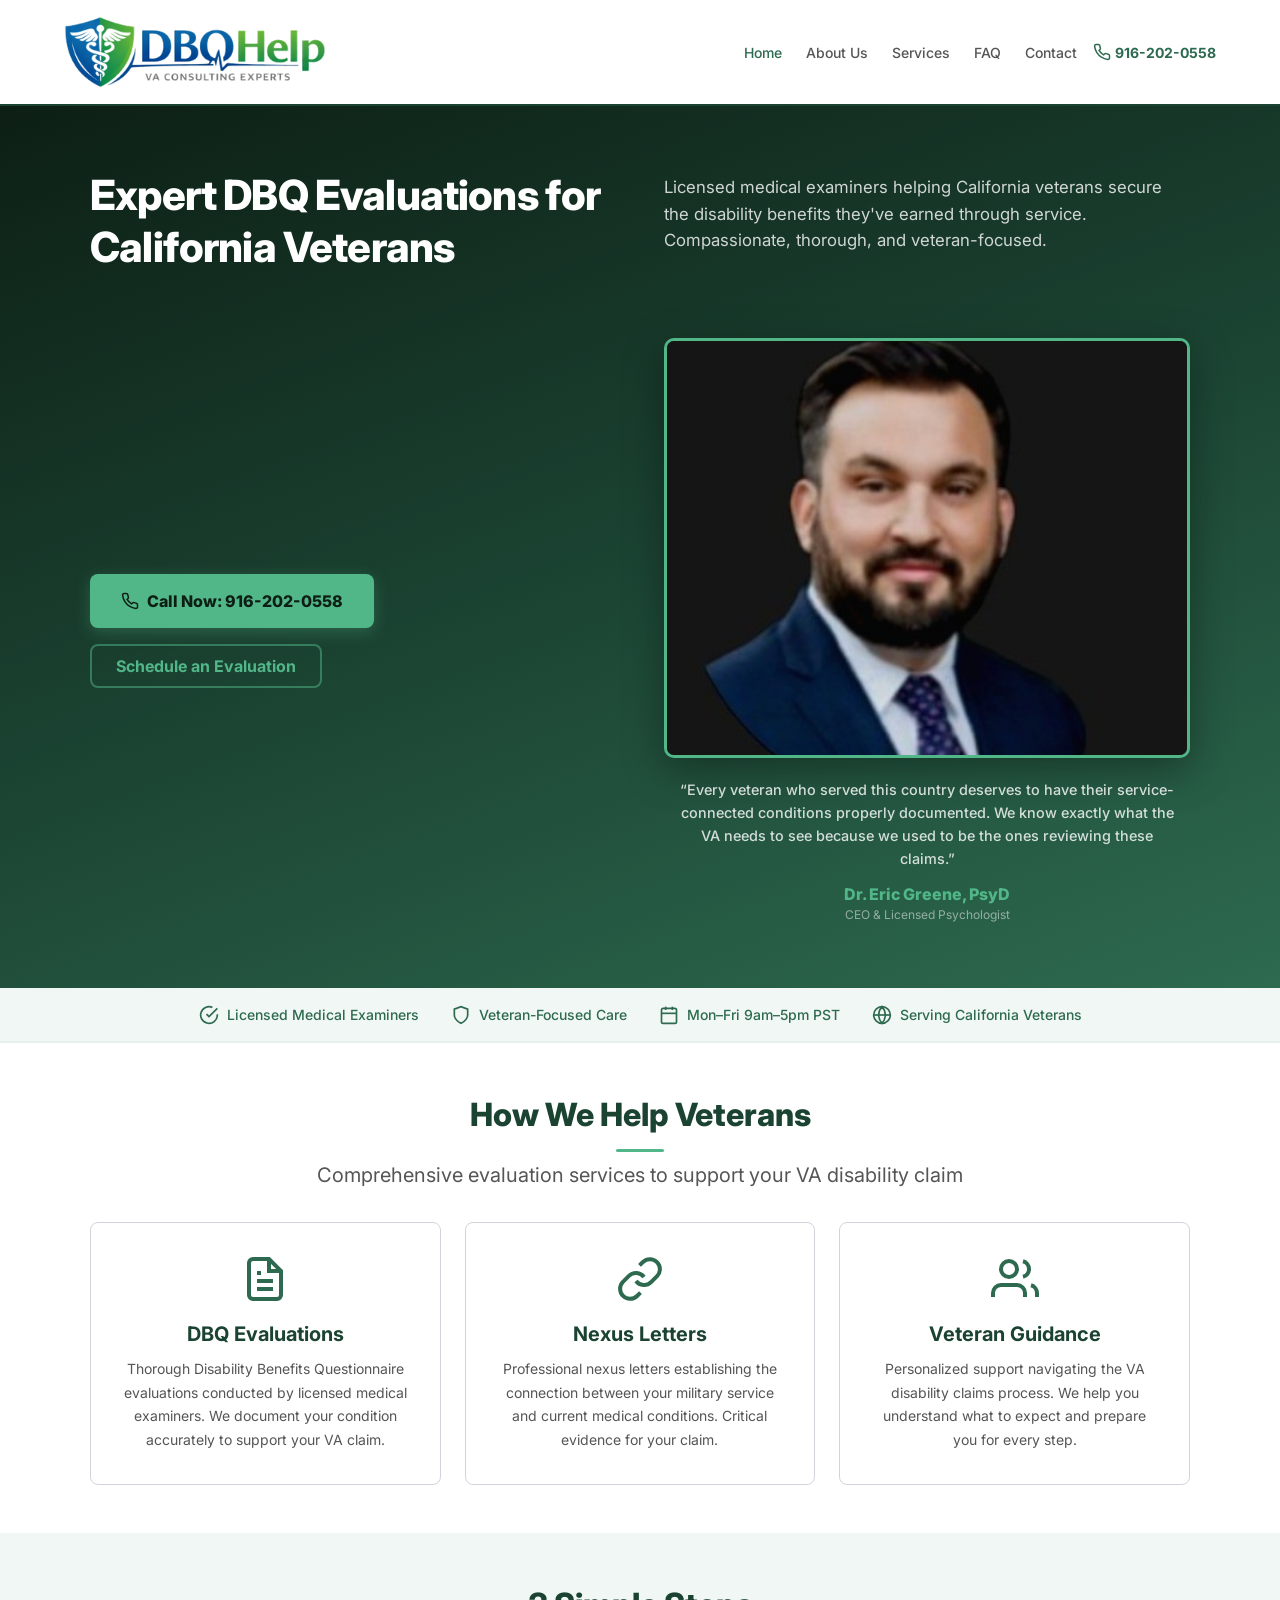
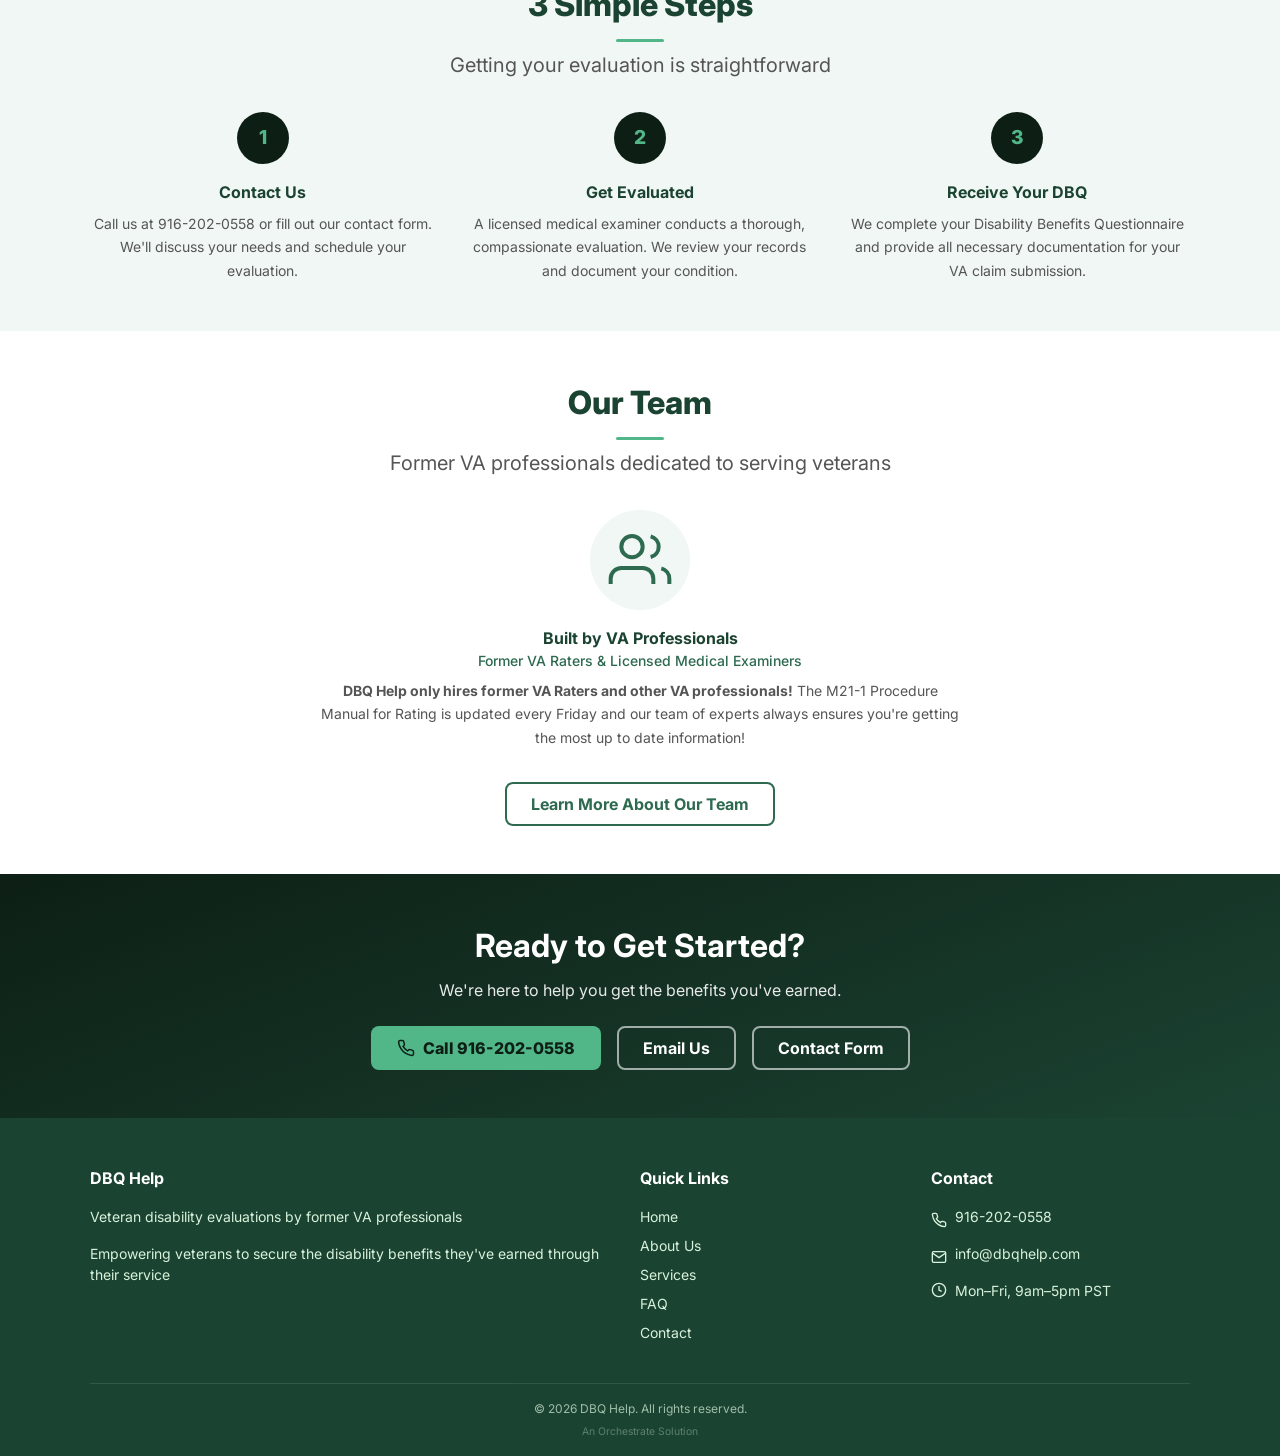
==== index.html @ 9b80e834 "fix: Dr. Eric Greene (not Pete Green), add real photo" ====
<!DOCTYPE html><html data-theme="light" lang="en"><head><meta charset="UTF-8"><meta content="width=device-width,initial-scale=1" name="viewport"><link rel="icon" href="favicon.ico" type="image/x-icon"><link rel="apple-touch-icon" href="apple-touch-icon.png"><title>DBQ Help | California Veteran Disability Evaluations by Licensed Medical Examiners</title><meta content="Expert California DBQ evaluations, nexus letters, and veteran disability claim support from licensed medical examiners. Call 916-202-0558 for your evaluation today." name="description"><meta content="DBQ Help" name="author"><meta content="index, follow" name="robots"><meta content="#1b4332" name="theme-color"><link href="https://dbqhelp.com/" rel="canonical"><meta content="website" property="og:type"><meta content="https://dbqhelp.com/" property="og:url"><meta content="DBQ Help | California Veteran Disability Evaluations by Licensed Medical Examiners" property="og:title"><meta content="Expert DBQ evaluations, nexus letters, and veteran disability claim support. Licensed medical examiners serving California veterans." property="og:description"><meta content="DBQ Help" property="og:site_name"><meta property="og:image" content="https://dbqhelp.com/img/og-share.jpg"><meta property="og:image:width" content="1200"><meta property="og:image:height" content="630"><meta content="en_US" property="og:locale"><meta content="summary" name="twitter:card"><meta content="DBQ Help | Veteran Disability Evaluations" name="twitter:title"><meta content="Expert DBQ evaluations and nexus letters from licensed medical examiners. Call 916-202-0558." name="twitter:description"><meta name="twitter:image" content="https://dbqhelp.com/img/og-share.jpg"><script type="application/ld+json">{
    "@context": "https://schema.org",
    "@type": "MedicalBusiness",
    "name": "DBQ Help",
    "description": "Expert California DBQ evaluations, nexus letters, and veteran disability claim support from licensed medical examiners serving veterans throughout California.",
    "url": "https://dbqhelp.com/",
    "telephone": "+1-916-202-0558",
    "email": "info@dbqhelp.com",
    "priceRange": "$$",
    "openingHours": "Mo-Fr 09:00-17:00",
    "areaServed": { "@type": "State", "name": "California" },
    "medicalSpecialty": "Medical Evaluation"
  }</script><link href="https://fonts.googleapis.com" rel="preconnect"><link href="https://fonts.gstatic.com" rel="preconnect" crossorigin><link href="https://fonts.googleapis.com/css2?family=Inter:wght@400;500;700&display=swap" rel="stylesheet"><link href="cup-bundle.css" rel="stylesheet"><link href="dbq-theme.css" rel="stylesheet"><link href="dbq-mockup-c.css" rel="stylesheet"><script src="cup.js" type="module"></script><script src="https://orchestrate.solutions/badge.js" defer></script><meta name="geo.region" content="US-CA"><meta name="geo.placename" content="Sacramento, California"></head><body class="dbq-page"><a href="#main" class="dbq-skip-link">Skip to main content</a><header class="dbq-header" role="banner"><div class="dbq-header__inner"><a href="index.html" class="dbq-header__logo" aria-label="DBQ Help Home"><img src="logo.png" alt="DBQ Help" height="72" style="display:block"> </a><button aria-controls="main-nav" aria-expanded="false" aria-label="Toggle navigation" class="dbq-header__menu-btn" id="menu-toggle"><svg fill="none" stroke="currentColor" stroke-width="2" viewBox="0 0 24 24" aria-hidden="true" height="24" width="24"><path d="M3 12h18M3 6h18M3 18h18"/></svg></button><nav aria-label="Main navigation" class="dbq-header__nav" id="main-nav" role="navigation"><a href="index.html" aria-current="page">Home</a> <a href="about.html">About Us</a> <a href="services.html">Services</a> <a href="faq.html">FAQ</a> <a href="contact.html">Contact</a></nav><a href="tel:+19162020558" class="cup-hit-fill dbq-header__phone" aria-label="Call us at 916-202-0558"><svg fill="none" stroke="currentColor" stroke-width="2" viewBox="0 0 24 24" aria-hidden="true" height="18" width="18"><path d="M22 16.92v3a2 2 0 0 1-2.18 2 19.79 19.79 0 0 1-8.63-3.07 19.5 19.5 0 0 1-6-6 19.79 19.79 0 0 1-3.07-8.67A2 2 0 0 1 4.11 2h3a2 2 0 0 1 2 1.72 12.84 12.84 0 0 0 .7 2.81 2 2 0 0 1-.45 2.11L8.09 9.91a16 16 0 0 0 6 6l1.27-1.27a2 2 0 0 1 2.11-.45 12.84 12.84 0 0 0 2.81.7A2 2 0 0 1 22 16.92z"/></svg> <span class="dbq-phone-text">916-202-0558</span></a></div></header><main class="dbq-main" id="main"><section class="dbq-hero" aria-labelledby="hero-heading"><div class="dbq-hero__inner"><h1 id="hero-heading">Expert DBQ Evaluations for California Veterans</h1><p class="dbq-hero__subtitle">Licensed medical examiners helping California veterans secure the disability benefits they've earned through service. Compassionate, thorough, and veteran-focused.</p><div class="dbq-hero__actions"><a href="tel:+19162020558" class="dbq-btn dbq-btn--primary"><svg fill="none" stroke="currentColor" stroke-width="2" viewBox="0 0 24 24" aria-hidden="true" height="18" width="18"><path d="M22 16.92v3a2 2 0 0 1-2.18 2 19.79 19.79 0 0 1-8.63-3.07 19.5 19.5 0 0 1-6-6 19.79 19.79 0 0 1-3.07-8.67A2 2 0 0 1 4.11 2h3a2 2 0 0 1 2 1.72 12.84 12.84 0 0 0 .7 2.81 2 2 0 0 1-.45 2.11L8.09 9.91a16 16 0 0 0 6 6l1.27-1.27a2 2 0 0 1 2.11-.45 12.84 12.84 0 0 0 2.81.7A2 2 0 0 1 22 16.92z"/></svg> Call Now: 916-202-0558 </a><a href="contact.html" class="dbq-btn dbq-btn--secondary">Schedule an Evaluation</a></div><div class="dbq-hero__person"><div class="dbq-hero__photo"><img src="img/dr-greene.png" alt="Dr. Eric Greene — Licensed Psychologist and CEO of DBQ Help" width="600" height="750" loading="eager"></div><div class="dbq-hero__quote"><p class="dbq-hero__quote-text">“Every veteran who served this country deserves to have their service-connected conditions properly documented. We know exactly what the VA needs to see because we used to be the ones reviewing these claims.”</p><p class="dbq-hero__quote-author">Dr. Eric Greene, PsyD</p><p class="dbq-hero__quote-title">CEO &amp; Licensed Psychologist</p></div></div></div></section><section class="dbq-trust" aria-label="Trust indicators"><div class="dbq-trust__inner"><div class="dbq-trust__item"><svg fill="none" stroke="currentColor" stroke-width="2" viewBox="0 0 24 24" aria-hidden="true"><path d="M22 11.08V12a10 10 0 1 1-5.93-9.14"/><polyline points="22 4 12 14.01 9 11.01"/></svg> Licensed Medical Examiners</div><div class="dbq-trust__item"><svg fill="none" stroke="currentColor" stroke-width="2" viewBox="0 0 24 24" aria-hidden="true"><path d="M12 22s8-4 8-10V5l-8-3-8 3v7c0 6 8 10 8 10z"/></svg> Veteran-Focused Care</div><div class="dbq-trust__item"><svg fill="none" stroke="currentColor" stroke-width="2" viewBox="0 0 24 24" aria-hidden="true"><rect height="18" rx="2" ry="2" width="18" x="3" y="4"/><line x1="16" x2="16" y1="2" y2="6"/><line x1="8" x2="8" y1="2" y2="6"/><line x1="3" x2="21" y1="10" y2="10"/></svg> Mon–Fri 9am–5pm PST</div><div class="dbq-trust__item"><svg fill="none" stroke="currentColor" stroke-width="2" viewBox="0 0 24 24" aria-hidden="true"><circle cx="12" cy="12" r="10"/><path d="M2 12h20"/><path d="M12 2a15.3 15.3 0 0 1 4 10 15.3 15.3 0 0 1-4 10 15.3 15.3 0 0 1-4-10 15.3 15.3 0 0 1 4-10z"/></svg> Serving California Veterans</div></div></section><section class="dbq-section" aria-labelledby="services-heading"><div class="dbq-container"><div class="dbq-section__header"><h2 id="services-heading">How We Help Veterans</h2><p>Comprehensive evaluation services to support your VA disability claim</p></div><div class="dbq-cards"><div class="dbq-card"><div class="dbq-card__icon"><svg fill="none" stroke="currentColor" stroke-width="2" viewBox="0 0 24 24" aria-hidden="true"><path d="M14 2H6a2 2 0 0 0-2 2v16a2 2 0 0 0 2 2h12a2 2 0 0 0 2-2V8z"/><polyline points="14 2 14 8 20 8"/><line x1="16" x2="8" y1="13" y2="13"/><line x1="16" x2="8" y1="17" y2="17"/><polyline points="10 9 9 9 8 9"/></svg></div><h3>DBQ Evaluations</h3><p>Thorough Disability Benefits Questionnaire evaluations conducted by licensed medical examiners. We document your condition accurately to support your VA claim.</p></div><div class="dbq-card"><div class="dbq-card__icon"><svg fill="none" stroke="currentColor" stroke-width="2" viewBox="0 0 24 24" aria-hidden="true"><path d="M10 13a5 5 0 0 0 7.54.54l3-3a5 5 0 0 0-7.07-7.07l-1.72 1.71"/><path d="M14 11a5 5 0 0 0-7.54-.54l-3 3a5 5 0 0 0 7.07 7.07l1.71-1.71"/></svg></div><h3>Nexus Letters</h3><p>Professional nexus letters establishing the connection between your military service and current medical conditions. Critical evidence for your claim.</p></div><div class="dbq-card"><div class="dbq-card__icon"><svg fill="none" stroke="currentColor" stroke-width="2" viewBox="0 0 24 24" aria-hidden="true"><path d="M17 21v-2a4 4 0 0 0-4-4H5a4 4 0 0 0-4 4v2"/><circle cx="9" cy="7" r="4"/><path d="M23 21v-2a4 4 0 0 0-3-3.87"/><path d="M16 3.13a4 4 0 0 1 0 7.75"/></svg></div><h3>Veteran Guidance</h3><p>Personalized support navigating the VA disability claims process. We help you understand what to expect and prepare you for every step.</p></div></div></div></section><section class="dbq-section dbq-section--alt" aria-labelledby="process-heading"><div class="dbq-container"><div class="dbq-section__header"><h2 id="process-heading">3 Simple Steps</h2><p>Getting your evaluation is straightforward</p></div><div class="dbq-steps"><div class="dbq-step"><div class="dbq-step__number">1</div><h3>Contact Us</h3><p>Call us at 916-202-0558 or fill out our contact form. We'll discuss your needs and schedule your evaluation.</p></div><div class="dbq-step"><div class="dbq-step__number">2</div><h3>Get Evaluated</h3><p>A licensed medical examiner conducts a thorough, compassionate evaluation. We review your records and document your condition.</p></div><div class="dbq-step"><div class="dbq-step__number">3</div><h3>Receive Your DBQ</h3><p>We complete your Disability Benefits Questionnaire and provide all necessary documentation for your VA claim submission.</p></div></div></div></section><section class="dbq-section" aria-labelledby="team-heading"><div class="dbq-container"><div class="dbq-section__header"><h2 id="team-heading">Our Team</h2><p>Former VA professionals dedicated to serving veterans</p></div><div class="dbq-team"><div class="dbq-bio" style="max-width:640px;margin:0 auto;text-align:center"><div class="dbq-bio__photo" aria-hidden="true"><svg fill="none" stroke="currentColor" stroke-width="1.5" viewBox="0 0 24 24" height="64" width="64"><path d="M17 21v-2a4 4 0 0 0-4-4H5a4 4 0 0 0-4 4v2"/><circle cx="9" cy="7" r="4"/><path d="M23 21v-2a4 4 0 0 0-3-3.87"/><path d="M16 3.13a4 4 0 0 1 0 7.75"/></svg></div><h3>Built by VA Professionals</h3><p class="dbq-bio__title">Former VA Raters &amp; Licensed Medical Examiners</p><p><strong>DBQ Help only hires former VA Raters and other VA professionals!</strong> The M21-1 Procedure Manual for Rating is updated every Friday and our team of experts always ensures you're getting the most up to date information!</p></div></div><div style="text-align:center;margin-top:var(--cup-space-xl)"><a href="about.html" class="dbq-btn dbq-btn--outline">Learn More About Our Team</a></div></div></section><section class="dbq-cta" aria-labelledby="cta-heading"><h2 id="cta-heading">Ready to Get Started?</h2><p>We're here to help you get the benefits you've earned.</p><div class="dbq-cta__actions"><a href="tel:+19162020558" class="dbq-btn dbq-btn--primary"><svg fill="none" stroke="currentColor" stroke-width="2" viewBox="0 0 24 24" aria-hidden="true" height="18" width="18"><path d="M22 16.92v3a2 2 0 0 1-2.18 2 19.79 19.79 0 0 1-8.63-3.07 19.5 19.5 0 0 1-6-6 19.79 19.79 0 0 1-3.07-8.67A2 2 0 0 1 4.11 2h3a2 2 0 0 1 2 1.72 12.84 12.84 0 0 0 .7 2.81 2 2 0 0 1-.45 2.11L8.09 9.91a16 16 0 0 0 6 6l1.27-1.27a2 2 0 0 1 2.11-.45 12.84 12.84 0 0 0 2.81.7A2 2 0 0 1 22 16.92z"/></svg> Call 916-202-0558 </a><a href="mailto:info@dbqhelp.com" class="dbq-btn dbq-btn--secondary">Email Us</a> <a href="contact.html" class="dbq-btn dbq-btn--secondary">Contact Form</a></div></section></main><footer class="dbq-footer" role="contentinfo"><div class="dbq-footer__inner"><div><h3>DBQ Help</h3><p>Veteran disability evaluations by former VA professionals</p><p>Empowering veterans to secure the disability benefits they've earned through their service</p></div><div><h3>Quick Links</h3><a href="index.html">Home</a> <a href="about.html">About Us</a> <a href="services.html">Services</a> <a href="faq.html">FAQ</a> <a href="contact.html">Contact</a></div><div><h3>Contact</h3><div class="dbq-footer__contact-item"><svg fill="none" stroke="currentColor" stroke-width="2" viewBox="0 0 24 24" aria-hidden="true"><path d="M22 16.92v3a2 2 0 0 1-2.18 2 19.79 19.79 0 0 1-8.63-3.07 19.5 19.5 0 0 1-6-6 19.79 19.79 0 0 1-3.07-8.67A2 2 0 0 1 4.11 2h3a2 2 0 0 1 2 1.72 12.84 12.84 0 0 0 .7 2.81 2 2 0 0 1-.45 2.11L8.09 9.91a16 16 0 0 0 6 6l1.27-1.27a2 2 0 0 1 2.11-.45 12.84 12.84 0 0 0 2.81.7A2 2 0 0 1 22 16.92z"/></svg> <a href="tel:+19162020558">916-202-0558</a></div><div class="dbq-footer__contact-item"><svg fill="none" stroke="currentColor" stroke-width="2" viewBox="0 0 24 24" aria-hidden="true"><path d="M4 4h16c1.1 0 2 .9 2 2v12c0 1.1-.9 2-2 2H4c-1.1 0-2-.9-2-2V6c0-1.1.9-2 2-2z"/><polyline points="22,6 12,13 2,6"/></svg> <a href="mailto:info@dbqhelp.com">info@dbqhelp.com</a></div><div class="dbq-footer__contact-item"><svg fill="none" stroke="currentColor" stroke-width="2" viewBox="0 0 24 24" aria-hidden="true"><circle cx="12" cy="12" r="10"/><polyline points="12 6 12 12 16 14"/></svg> Mon–Fri, 9am–5pm PST</div></div></div><div class="dbq-footer__bottom"><p>© 2026 DBQ Help. All rights reserved.</p><cup-powered-by></cup-powered-by></div></footer><div class="dbq-sticky-cta"><a href="tel:+19162020558"><svg fill="none" stroke="currentColor" stroke-width="2" viewBox="0 0 24 24" aria-hidden="true" height="18" width="18"><path d="M22 16.92v3a2 2 0 0 1-2.18 2 19.79 19.79 0 0 1-8.63-3.07 19.5 19.5 0 0 1-6-6 19.79 19.79 0 0 1-3.07-8.67A2 2 0 0 1 4.11 2h3a2 2 0 0 1 2 1.72 12.84 12.84 0 0 0 .7 2.81 2 2 0 0 1-.45 2.11L8.09 9.91a16 16 0 0 0 6 6l1.27-1.27a2 2 0 0 1 2.11-.45 12.84 12.84 0 0 0 2.81.7A2 2 0 0 1 22 16.92z"/></svg> Call Now: 916-202-0558</a></div><script src="dbq-app.js"></script><!-- Analytics --><script async src="https://www.googletagmanager.com/gtag/js?id=G-XXXXXXXXXX"></script><script>window.dataLayer=window.dataLayer||[];function gtag(){dataLayer.push(arguments)}gtag("js",new Date);gtag("config","G-XXXXXXXXXX")</script><script>(function(c,l,a,r,i,t,y){c[a]=c[a]||function(){(c[a].q=c[a].q||[]).push(arguments)};t=l.createElement(r);t.async=1;t.src="https://www.clarity.ms/tag/"+i;y=l.getElementsByTagName(r)[0];y.parentNode.insertBefore(t,y)})(window,document,"clarity","script","CLARITY_ID")</script></body></html>
---- cup-bundle.css ----
/* cup-core production bundle — single file, no @import waterfall */
/* Generated: 2026-04-17 — includes: reset, tokens, a11y, nano, micro, components, motion, responsive, print, light theme */
/* Excluded: dark.css (unused — site is light-only) */

/* Explicit layer order: cup-override LAST so dbq-theme.css overrides default theme */
@layer cup-reset, cup-tokens, cup-nano, cup-micro, cup-component, cup-motion, cup-theme, cup-override;

/* === reset.css === */
/* cup-core/reset.css — Minimal Reset
 * Opinionated defaults for consistent cross-browser rendering.
 * Does not fight the platform — just normalizes the gaps. */

@layer cup-reset {
  *,
  *::before,
  *::after {
    box-sizing: border-box;
  }

  * {
    margin: 0;
    padding: 0;
  }

  html {
    color-scheme: dark light;
    -webkit-text-size-adjust: 100%;
    -moz-text-size-adjust: 100%;
    text-size-adjust: 100%;
    -webkit-font-smoothing: antialiased;
    -moz-osx-font-smoothing: grayscale;
  }

  body {
    font-family: var(--cup-font-family);
    font-size: var(--cup-font-size-base);
    line-height: var(--cup-line-height);
    color: var(--cup-color-on-surface);
    background-color: var(--cup-color-surface);
  }

  img,
  picture,
  video,
  canvas,
  svg {
    display: block;
    max-width: 100%;
  }

  input,
  button,
  textarea,
  select {
    font: inherit;
    color: inherit;
  }

  button {
    cursor: pointer;
    border: none;
    background: none;
  }

  a {
    color: inherit;
    text-decoration: none;
  }

  ul,
  ol {
    list-style: none;
  }

  table {
    border-collapse: collapse;
    border-spacing: 0;
  }

  h1, h2, h3, h4, h5, h6 {
    font-size: inherit;
    font-weight: inherit;
  }

  fieldset {
    border: none;
  }

  /* Remove default summary marker */
  summary {
    cursor: pointer;
  }

  /* Hidden but accessible */
  .cup-sr-only {
    position: absolute;
    width: 1px;
    height: 1px;
    padding: 0;
    margin: -1px;
    overflow: hidden;
    clip: rect(0, 0, 0, 0);
    white-space: nowrap;
    border: 0;
  }
}


/* === tokens.css === */
/* cup-core/tokens.css — Design Tokens
 * All visual decisions as CSS custom properties.
 * Override at any scope to customize. */

@layer cup-tokens {
:root {
  /* ── Color: Semantic, not decorative ── */
  --cup-color-surface:      #1a1a2e;
  --cup-color-on-surface:   #e0e0e0;
  --cup-color-surface-alt:  #16213e;
  --cup-color-primary:      #4fc3f7;
  --cup-color-on-primary:   #000000;
  --cup-color-secondary:    #b0bec5;
  --cup-color-error:        #ef5350;
  --cup-color-on-error:     #ffffff;
  --cup-color-success:      #66bb6a;
  --cup-color-warning:      #ffa726;
  --cup-color-info:         #29b6f6;
  --cup-color-border:       #333333;
  --cup-color-focus:        #4fc3f7;
  --cup-color-disabled:     #555555;
  --cup-color-on-disabled:  #999999;
  --cup-color-placeholder:  #888888;

  /* ── Spacing: Consistent rhythm ── */
  --cup-space-2xs: 0.125rem;  /*  2px */
  --cup-space-xs:  0.25rem;   /*  4px */
  --cup-space-sm:  0.5rem;    /*  8px */
  --cup-space-md:  1rem;      /* 16px */
  --cup-space-lg:  1.5rem;    /* 24px */
  --cup-space-xl:  2rem;      /* 32px */
  --cup-space-2xl: 3rem;      /* 48px */

  /* ── Typography ── */
  --cup-font-family:       system-ui, -apple-system, 'Segoe UI', Roboto, sans-serif;
  --cup-font-family-mono:  ui-monospace, 'Cascadia Code', 'Fira Code', monospace;
  --cup-font-size-xs:   0.75rem;    /* 12px */
  --cup-font-size-sm:   0.875rem;   /* 14px */
  --cup-font-size-base: 1rem;       /* 16px */
  --cup-font-size-lg:   1.25rem;    /* 20px */
  --cup-font-size-xl:   1.5rem;     /* 24px */
  --cup-font-size-2xl:  2rem;       /* 32px */
  --cup-font-weight-normal: 400;
  --cup-font-weight-medium: 500;
  --cup-font-weight-bold:   700;
  --cup-line-height:        1.5;
  --cup-line-height-tight:  1.25;

  /* ── Shape ── */
  --cup-radius-sm:   4px;
  --cup-radius-md:   8px;
  --cup-radius-lg:   12px;
  --cup-radius-full: 9999px;

  /* ── Motion ── */
  --cup-transition-fast:   150ms ease;
  --cup-transition-normal: 250ms ease;
  --cup-transition-slow:   400ms ease;
  --cup-easing-spring:     cubic-bezier(.34, 1.56, .64, 1);
  --cup-easing-bounce:     cubic-bezier(.34, .66, .66, 1);
  --cup-easing-smooth:     cubic-bezier(.4, 0, .2, 1);

  /* ── Breakpoints (used via @media) ── */
  --cup-bp-sm:  640px;
  --cup-bp-md:  768px;
  --cup-bp-lg: 1024px;
  --cup-bp-xl: 1280px;

  /* ── Elevation ── */
  --cup-shadow-color: 0 0% 0%;
  --cup-shadow-sm:  0  1px  2px hsl(var(--cup-shadow-color) / 0.3);
  --cup-shadow-md:  0  4px  8px hsl(var(--cup-shadow-color) / 0.3);
  --cup-shadow-lg:  0  8px 24px hsl(var(--cup-shadow-color) / 0.3);
  --cup-shadow-xl:  0 16px 48px hsl(var(--cup-shadow-color) / 0.4);

  /* ── Touch Target ── */
  --cup-touch-min: 44px;

  /* ── Z-Index Scale ── */
  --cup-z-dropdown: 100;
  --cup-z-sticky:   200;
  --cup-z-overlay:  300;
  --cup-z-modal:    400;
  --cup-z-toast:    500;
}
} /* end @layer cup-tokens */


/* === a11y.css === */
/* cup-core/a11y.css — Accessibility Utilities
 * Focus rings, reduced motion, high contrast, screen reader helpers. */

@layer cup-nano {

  /* ── Focus Ring ── */
  :focus-visible {
    outline: 2px solid var(--cup-color-focus);
    outline-offset: 2px;
  }

  /* Remove outline for mouse users */
  :focus:not(:focus-visible) {
    outline: none;
  }

  /* ── Reduced Motion ── */
  @media (prefers-reduced-motion: reduce) {
    *,
    *::before,
    *::after {
      animation-duration: 0.01ms !important;
      animation-iteration-count: 1 !important;
      transition-duration: 0.01ms !important;
      scroll-behavior: auto !important;
    }
  }

  /* ── High Contrast ── */
  @media (forced-colors: active) {
    .cup-input {
      border: 1px solid ButtonText;
    }

    .cup-input:focus-visible {
      outline: 2px solid Highlight;
    }

    .cup-error {
      color: LinkText;
    }
  }

  /* ── Increased Contrast ── */
  @media (prefers-contrast: more) {
    :root {
      --cup-color-border: #666666;
      --cup-color-placeholder: #aaaaaa;
    }

    .cup-button {
      border-width: 2px;
    }

    .cup-input {
      border-width: 2px;
    }
  }

  /* ── Hit Fill ── */
  /* Stretch interactive element to fill flex/grid parent height.
   * Content stays centered. No sibling disruption.
   * Use on links, buttons, icons inside flex containers
   * where the visual element is smaller than the ideal hit area. */
  .cup-hit-fill {
    align-self: stretch;
    display: inline-flex;
    align-items: center;
  }

  /* ── Skip Link ── */
  .cup-skip-link {
    position: absolute;
    top: -100%;
    left: var(--cup-space-md);
    padding: var(--cup-space-sm) var(--cup-space-md);
    background: var(--cup-color-primary);
    color: var(--cup-color-on-primary);
    border-radius: var(--cup-radius-sm);
    z-index: var(--cup-z-toast);
    font-weight: var(--cup-font-weight-medium);
    text-decoration: none;
  }

  .cup-skip-link:focus {
    top: var(--cup-space-md);
  }
}


/* === css/nano.css === */
/* cup-core/css/nano.css — Nano Component Styles
 * Each nano is a single CSS concern: label, input, hint, error, icon, skeleton, divider.
 * These are the atoms everything else composes. */

/* @property must be top-level (not inside @layer) for percentage interpolation */
@property --cup-ripple-expand {
  syntax: '<percentage>';
  initial-value: 0%;
  inherits: false;
}

@layer cup-nano {

  /* ── Label ── */
  .cup-label {
    display: block;
    font-size: var(--cup-font-size-sm);
    font-weight: var(--cup-font-weight-medium);
    color: var(--cup-color-on-surface);
    margin-bottom: var(--cup-space-xs);
    line-height: var(--cup-line-height-tight);
  }



  /* ── Input ── */
  .cup-input {
    display: block;
    width: 100%;
    padding: var(--cup-space-sm) var(--cup-space-md);
    font-size: var(--cup-font-size-base);
    line-height: var(--cup-line-height);
    color: var(--cup-color-on-surface);
    background-color: var(--cup-color-surface);
    border: 1px solid var(--cup-color-border);
    border-radius: var(--cup-radius-sm);
    transition: border-color var(--cup-transition-fast),
                box-shadow var(--cup-transition-fast);
    outline: none;
  }

  .cup-input::placeholder {
    color: var(--cup-color-placeholder);
  }

  .cup-input:focus-visible {
    border-color: var(--cup-color-focus);
    box-shadow: 0 0 0 2px color-mix(in srgb, var(--cup-color-focus) 30%, transparent);
  }

  .cup-input[aria-invalid="true"] {
    border-color: var(--cup-color-error);
  }

  .cup-input[aria-invalid="true"]:focus-visible {
    box-shadow: 0 0 0 2px color-mix(in srgb, var(--cup-color-error) 30%, transparent);
  }

  .cup-input:disabled {
    background-color: var(--cup-color-disabled);
    color: var(--cup-color-on-disabled);
    cursor: not-allowed;
    opacity: 0.7;
  }

  .cup-input[readonly] {
    background-color: var(--cup-color-surface-alt);
    cursor: default;
  }

  /* Native select styling */
  select.cup-input {
    appearance: none;
    background-image: url("data:image/svg+xml,%3Csvg xmlns='http://www.w3.org/2000/svg' width='12' height='12' viewBox='0 0 12 12'%3E%3Cpath fill='%23888' d='M6 8L1 3h10z'/%3E%3C/svg%3E");
    background-repeat: no-repeat;
    background-position: right var(--cup-space-sm) center;
    padding-right: var(--cup-space-xl);
  }

  /* Textarea */
  textarea.cup-input {
    resize: vertical;
    min-height: 5rem;
  }

  /* ── Hint ── */
  .cup-hint {
    display: block;
    font-size: var(--cup-font-size-xs);
    color: var(--cup-color-secondary);
    margin-top: var(--cup-space-xs);
    line-height: var(--cup-line-height);
  }

  /* ── Error ── */
  .cup-error {
    display: block;
    font-size: var(--cup-font-size-xs);
    color: var(--cup-color-error);
    margin-top: var(--cup-space-xs);
    line-height: var(--cup-line-height);
  }



  /* ── Icon ── */
  .cup-icon {
    display: inline-flex;
    align-items: center;
    justify-content: center;
    width: 1.25em;
    height: 1.25em;
    flex-shrink: 0;
    vertical-align: middle;
  }

  .cup-icon svg {
    width: 100%;
    height: 100%;
    fill: currentColor;
  }

  .cup-icon[data-size="sm"] {
    width: 1em;
    height: 1em;
  }

  .cup-icon[data-size="lg"] {
    width: 1.5em;
    height: 1.5em;
  }

  /* ── Skeleton ── */
  .cup-skeleton {
    display: block;
    background: linear-gradient(
      90deg,
      var(--cup-color-border) 25%,
      var(--cup-color-surface-alt) 50%,
      var(--cup-color-border) 75%
    );
    background-size: 200% 100%;
    animation: cup-shimmer 1.5s ease-in-out infinite;
    border-radius: var(--cup-radius-sm);
    min-height: 1rem;
  }

  .cup-skeleton[data-variant="text"] {
    height: 1em;
    width: 80%;
    border-radius: var(--cup-radius-sm);
  }

  .cup-skeleton[data-variant="circle"] {
    width: 2.5rem;
    height: 2.5rem;
    border-radius: var(--cup-radius-full);
  }

  .cup-skeleton[data-variant="rect"] {
    height: 4rem;
    width: 100%;
  }

  @keyframes cup-shimmer {
    0%   { background-position: 200% 0; }
    100% { background-position: -200% 0; }
  }

  /* ── Divider ── */
  .cup-divider {
    border: none;
    border-top: 1px solid var(--cup-color-border);
    margin: var(--cup-space-md) 0;
  }

  .cup-divider[data-vertical] {
    border-top: none;
    border-left: 1px solid var(--cup-color-border);
    margin: 0 var(--cup-space-md);
    align-self: stretch;
    height: auto;
    width: 0;
  }

  /* ── Focus Ring (global) ── */
  :focus-visible {
    outline: 2px solid var(--cup-color-focus);
    outline-offset: 2px;
  }

  /* ── Effects ── */
  /* Clean entrance/exit/emphasis effects — data-attribute driven.
   * Usage: <div data-effect="fade-in">...</div>
   * All durations use transition tokens. All respect prefers-reduced-motion. */

  /* Entrance */
  @keyframes cup-fade-in {
    from { opacity: 0; }
    to   { opacity: 1; }
  }

  @keyframes cup-slide-up {
    from { opacity: 0; transform: translateY(0.5rem); }
    to   { opacity: 1; transform: translateY(0); }
  }

  @keyframes cup-scale-in {
    from { opacity: 0; transform: scale(0.9); }
    to   { opacity: 1; transform: scale(1); }
  }

  /* Exit */
  @keyframes cup-fade-out {
    from { opacity: 1; }
    to   { opacity: 0; }
  }

  @keyframes cup-slide-down {
    from { opacity: 1; transform: translateY(0); }
    to   { opacity: 0; transform: translateY(0.5rem); }
  }

  /* Emphasis */
  @keyframes cup-pulse {
    0%, 100% { opacity: 1; }
    50%      { opacity: 0.6; }
  }

  @keyframes cup-shake {
    0%, 100% { transform: translateX(0); }
    20%      { transform: translateX(-4px); }
    40%      { transform: translateX(4px); }
    60%      { transform: translateX(-2px); }
    80%      { transform: translateX(2px); }
  }

  /* Feedback — ripple wave (subtle lighten ring passes through the element)
   * Uses @property --cup-ripple-expand for smooth percentage interpolation.
   * White gradient + mix-blend-mode:overlay lightens the element's own colors
   * without adding a separate hue — invisible on background, visible on content.
   */
  @keyframes cup-ripple-wave {
    0%   { --cup-ripple-expand: 0%;   opacity: 1; }
    80%  { opacity: 0.5; }
    100% { --cup-ripple-expand: 100%; opacity: 0; }
  }

  [data-effect="ripple"] {
    position: relative;
    overflow: hidden;
  }

  [data-effect="ripple"]::after {
    content: '';
    position: absolute;
    inset: -50%;
    pointer-events: none;
    border-radius: inherit;
    background: radial-gradient(
      circle at center,
      transparent calc(var(--cup-ripple-expand) - 6%),
      rgba(255, 255, 255, 0.08) calc(var(--cup-ripple-expand) - 3%),
      rgba(255, 255, 255, 0.18) var(--cup-ripple-expand),
      rgba(255, 255, 255, 0.08) calc(var(--cup-ripple-expand) + 3%),
      transparent calc(var(--cup-ripple-expand) + 6%),
      transparent 100%
    );
    animation: cup-ripple-wave 1.4s ease-out both;
    mix-blend-mode: overlay;
  }

  /* Data-attribute activation */
  [data-effect="fade-in"]    { animation: cup-fade-in   250ms ease both; }
  [data-effect="slide-up"]   { animation: cup-slide-up  250ms ease both; }
  [data-effect="scale-in"]   { animation: cup-scale-in  250ms ease both; }
  [data-effect="fade-out"]   { animation: cup-fade-out  250ms ease both; }
  [data-effect="slide-down"] { animation: cup-slide-down 250ms ease both; }
  [data-effect="pulse"]      { animation: cup-pulse 1s ease infinite; }
  [data-effect="shake"]      { animation: cup-shake 400ms ease; }

  /* Speed modifiers */
  [data-effect-speed="fast"] { animation-duration: 150ms; }
  [data-effect-speed="slow"] { animation-duration: 400ms; }

  /* Delay modifiers */
  [data-effect-delay="100"] { animation-delay: 100ms; }
  [data-effect-delay="200"] { animation-delay: 200ms; }
  [data-effect-delay="300"] { animation-delay: 300ms; }
  [data-effect-delay="500"] { animation-delay: 500ms; }

  /* ── Powered-by attribution ── */
  cup-powered-by {
    display: block;
    margin-top: var(--cup-space-xs);
    transition: opacity var(--cup-transition-normal);
  }
  .cup-powered-by {
    font-size: 0.65rem;
    opacity: 0.5;
    transition: opacity var(--cup-transition-fast);
  }
  .cup-powered-by:hover {
    opacity: 0.7;
  }
  .cup-powered-by__link {
    color: inherit;
    font-size: inherit;
    line-height: inherit;
    text-decoration: none;
  }
  .cup-powered-by__link:hover {
    text-decoration: underline;
  }
  .cup-powered-by__sol {
    cursor: pointer;
    transition: opacity var(--cup-transition-fast);
  }
  .cup-powered-by__sol:hover,
  .cup-powered-by__sol:focus-visible {
    opacity: 1;
    text-decoration: underline;
  }

  /* ── Theme Picker ── */
  cup-theme-picker {
    display: inline-block;
  }
  .cup-theme-picker__trigger {
    cursor: pointer;
    font-size: inherit;
    opacity: 0.4;
    transition: opacity var(--cup-transition-fast);
    user-select: none;
  }
  .cup-theme-picker__trigger:hover,
  .cup-theme-picker__trigger:focus-visible {
    opacity: 0.8;
  }
  .cup-tp__backdrop {
    display: none; /* kept for backward compat but no longer used */
  }
  .cup-tp {
    position: fixed;
    top: 60px;
    right: var(--cup-space-md);
    width: 340px;
    max-height: 85vh;
    overflow-y: auto;
    display: flex;
    flex-direction: column;
    background: var(--cup-color-surface);
    color: var(--cup-color-on-surface);
    border: 1px solid var(--cup-color-border);
    border-radius: var(--cup-radius-md);
    box-shadow: var(--cup-shadow-lg);
    z-index: 2147483647;
    font-size: var(--cup-font-size-sm);
    resize: none;
  }
  .cup-tp__header {
    display: flex;
    justify-content: space-between;
    align-items: center;
    padding: var(--cup-space-xs) var(--cup-space-sm);
    border-bottom: 1px solid var(--cup-color-border);
    user-select: none;
  }
  .cup-tp__drag-handle { cursor: grab; }
  .cup-tp__drag-handle:active { cursor: grabbing; }
  .cup-tp__title {
    font-weight: 700;
    font-size: var(--cup-font-size-sm);
    white-space: nowrap;
  }
  .cup-tp__header-btns {
    display: flex;
    gap: var(--cup-space-2xs);
  }
  .cup-tp__minimize,
  .cup-tp__close {
    background: none;
    border: none;
    color: var(--cup-color-on-surface);
    font-size: var(--cup-font-size-lg);
    cursor: pointer;
    line-height: 1;
    padding: 0 var(--cup-space-2xs);
    opacity: 0.6;
  }
  .cup-tp__minimize:hover,
  .cup-tp__close:hover { opacity: 1; }

  /* ── Tabs ── */
  .cup-tp__tabs {
    display: flex;
    border-bottom: 1px solid var(--cup-color-border);
  }
  .cup-tp__tab {
    flex: 1;
    padding: var(--cup-space-xs);
    font-size: var(--cup-font-size-xs);
    font-family: inherit;
    background: none;
    border: none;
    border-bottom: 2px solid transparent;
    color: var(--cup-color-on-surface);
    cursor: pointer;
    opacity: 0.6;
    transition: opacity var(--cup-transition-fast), border-color var(--cup-transition-fast);
    white-space: nowrap;
  }
  .cup-tp__tab:hover { opacity: 0.9; }
  .cup-tp__tab--active {
    opacity: 1;
    border-bottom-color: var(--cup-color-primary);
    font-weight: 600;
  }
  .cup-tp__tab-body {
    flex: 1;
    overflow-y: auto;
    padding: var(--cup-space-sm);
    display: flex;
    flex-direction: column;
    gap: var(--cup-space-sm);
  }
  .cup-tp__tab-content {
    display: flex;
    flex-direction: column;
    gap: var(--cup-space-sm);
  }

  /* ── Resize handle ── */
  .cup-tp__resize-handle {
    text-align: right;
    padding: 0 var(--cup-space-2xs);
    font-size: 10px;
    cursor: nwse-resize;
    opacity: 0.3;
    user-select: none;
    line-height: 1;
  }
  .cup-tp__resize-handle:hover { opacity: 0.7; }
  .cup-tp__section-title {
    font-weight: 600;
    font-size: var(--cup-font-size-xs);
    text-transform: uppercase;
    letter-spacing: 0.05em;
    opacity: 0.6;
    margin-bottom: var(--cup-space-xs);
  }
  .cup-tp__presets {
    display: grid;
    grid-template-columns: 1fr 1fr;
    gap: var(--cup-space-xs);
  }
  .cup-tp__preset {
    display: flex;
    flex-direction: column;
    align-items: center;
    gap: var(--cup-space-2xs);
    padding: var(--cup-space-xs);
    background: var(--cup-color-surface-alt);
    border: 1px solid var(--cup-color-border);
    border-radius: var(--cup-radius-sm);
    cursor: pointer;
    transition: border-color var(--cup-transition-fast);
    color: var(--cup-color-on-surface);
    font-family: inherit;
  }
  .cup-tp__preset:hover {
    border-color: var(--cup-color-primary);
  }
  .cup-tp__preset--active {
    border-color: var(--cup-color-primary);
    box-shadow: 0 0 0 1px var(--cup-color-primary);
  }
  .cup-tp__preset-swatches {
    display: flex;
    gap: 2px;
  }
  .cup-tp__preset-dot {
    width: 14px;
    height: 14px;
    border-radius: var(--cup-radius-full);
    border: 1px solid rgba(128,128,128,0.3);
  }
  .cup-tp__preset-name {
    font-size: var(--cup-font-size-xs);
    white-space: nowrap;
  }
  .cup-tp__colors {
    display: grid;
    grid-template-columns: 1fr 1fr;
    gap: var(--cup-space-xs);
  }
  .cup-tp__color-row {
    display: flex;
    align-items: center;
    gap: var(--cup-space-xs);
    cursor: pointer;
  }
  .cup-tp__swatch {
    width: 28px;
    height: 28px;
    border: 1px solid var(--cup-color-border);
    border-radius: var(--cup-radius-sm);
    padding: 0;
    cursor: pointer;
    flex-shrink: 0;
  }
  .cup-tp__color-label {
    font-size: var(--cup-font-size-xs);
  }
  .cup-tp__actions {
    display: flex;
    gap: var(--cup-space-xs);
    flex-wrap: wrap;
  }
  .cup-tp__btn {
    flex: 1;
    min-width: 0;
    padding: var(--cup-space-xs) var(--cup-space-sm);
    font-size: var(--cup-font-size-xs);
    font-family: inherit;
    border: 1px solid var(--cup-color-border);
    border-radius: var(--cup-radius-sm);
    background: var(--cup-color-surface-alt);
    color: var(--cup-color-on-surface);
    cursor: pointer;
    transition: background var(--cup-transition-fast);
    white-space: nowrap;
  }
  .cup-tp__btn:hover {
    background: var(--cup-color-primary);
    color: var(--cup-color-on-primary);
    border-color: var(--cup-color-primary);
  }
  /* Advanced Settings */
  .cup-tp__adv-toggle {
    display: flex;
    align-items: center;
    gap: var(--cup-space-xs);
    width: 100%;
    padding: var(--cup-space-xs) 0;
    margin-top: var(--cup-space-xs);
    font-size: var(--cup-font-size-xs);
    font-family: inherit;
    color: var(--cup-color-on-surface);
    background: none;
    border: none;
    border-top: 1px solid var(--cup-color-border);
    cursor: pointer;
    opacity: 0.7;
    transition: opacity var(--cup-transition-fast);
  }
  .cup-tp__adv-toggle:hover { opacity: 1; }
  .cup-tp__adv-arrow {
    display: inline-block;
    font-size: 0.6em;
    transition: transform var(--cup-transition-fast);
  }
  .cup-tp__adv-toggle[aria-expanded="true"] .cup-tp__adv-arrow {
    transform: rotate(90deg);
  }
  .cup-tp__adv-body {
    max-height: 200px;
    overflow-y: auto;
  }

  /* ── Inspector Tab ── */
  .cup-insp__controls {
    display: flex;
    align-items: center;
    gap: var(--cup-space-xs);
    flex-wrap: wrap;
  }
  .cup-insp__pick-btn {
    font-weight: 600;
  }
  .cup-insp__pick-btn--on {
    background: var(--cup-color-primary);
    color: var(--cup-color-on-primary);
    border-color: var(--cup-color-primary);
  }
  .cup-insp__multi-label {
    font-size: var(--cup-font-size-xs);
    display: flex;
    align-items: center;
    gap: var(--cup-space-2xs);
    cursor: pointer;
  }
  .cup-insp__content {
    display: flex;
    flex-direction: column;
    gap: var(--cup-space-xs);
  }
  .cup-insp__empty {
    font-size: var(--cup-font-size-xs);
    opacity: 0.5;
    text-align: center;
    padding: var(--cup-space-md) 0;
  }
  .cup-insp__meta {
    font-size: var(--cup-font-size-xs);
    opacity: 0.7;
  }
  .cup-insp__section {
    display: flex;
    flex-direction: column;
    gap: var(--cup-space-2xs);
  }
  .cup-insp__props {
    display: flex;
    flex-direction: column;
    gap: 1px;
  }
  .cup-insp__prop {
    display: flex;
    align-items: center;
    gap: var(--cup-space-2xs);
    font-size: 11px;
    padding: 2px 0;
  }
  .cup-insp__prop-name {
    min-width: 100px;
    flex-shrink: 0;
    opacity: 0.7;
    font-family: monospace;
    font-size: 10px;
  }
  .cup-insp__prop-value {
    flex: 1;
    min-width: 0;
    background: var(--cup-color-surface-alt);
    border: 1px solid transparent;
    border-radius: var(--cup-radius-sm);
    color: var(--cup-color-on-surface);
    font-family: monospace;
    font-size: 10px;
    padding: 2px 4px;
  }
  .cup-insp__prop-value:focus {
    border-color: var(--cup-color-primary);
    outline: none;
  }
  .cup-insp__prop-value--mod {
    color: #ff9800;
    border-color: #ff9800;
  }
  .cup-insp__prop-token {
    font-size: 9px;
    background: var(--cup-color-surface-alt);
    border-radius: var(--cup-radius-sm);
    padding: 1px 4px;
    color: var(--cup-color-primary);
    cursor: pointer;
    white-space: nowrap;
    flex-shrink: 0;
  }
  .cup-insp__prop-token:hover {
    text-decoration: underline;
  }
  .cup-insp__note-wrap {
    display: flex;
    flex-direction: column;
    gap: var(--cup-space-2xs);
    margin-top: var(--cup-space-xs);
    border-top: 1px solid var(--cup-color-border);
    padding-top: var(--cup-space-xs);
  }
  .cup-insp__note {
    width: 100%;
    font-family: inherit;
    font-size: var(--cup-font-size-xs);
    background: var(--cup-color-surface-alt);
    border: 1px solid var(--cup-color-border);
    border-radius: var(--cup-radius-sm);
    color: var(--cup-color-on-surface);
    padding: var(--cup-space-2xs) var(--cup-space-xs);
    resize: vertical;
  }
  .cup-insp__note:focus {
    border-color: var(--cup-color-primary);
    outline: none;
  }

  /* ── Selections Tab ── */
  .cup-sel__list {
    display: flex;
    flex-direction: column;
    gap: var(--cup-space-xs);
    max-height: 50vh;
    overflow-y: auto;
  }
  .cup-sel__entry {
    background: var(--cup-color-surface-alt);
    border: 1px solid var(--cup-color-border);
    border-radius: var(--cup-radius-sm);
    padding: var(--cup-space-xs);
    display: flex;
    flex-direction: column;
    gap: 2px;
  }
  .cup-sel__entry-header {
    display: flex;
    align-items: center;
    gap: var(--cup-space-2xs);
    cursor: pointer;
  }
  .cup-sel__entry-num {
    width: 18px;
    height: 18px;
    border-radius: 50%;
    background: #ff9800;
    color: #000;
    font-size: 10px;
    font-weight: 700;
    display: flex;
    align-items: center;
    justify-content: center;
    flex-shrink: 0;
  }
  .cup-sel__entry-selector {
    flex: 1;
    font-family: monospace;
    font-size: 11px;
    overflow: hidden;
    text-overflow: ellipsis;
    white-space: nowrap;
  }
  .cup-sel__entry-remove {
    background: none;
    border: none;
    color: var(--cup-color-on-surface);
    font-size: var(--cup-font-size-base);
    cursor: pointer;
    opacity: 0.5;
    padding: 0 2px;
    line-height: 1;
  }
  .cup-sel__entry-remove:hover { opacity: 1; color: var(--cup-color-error); }
  .cup-sel__entry-summary {
    font-size: 10px;
    opacity: 0.6;
    font-family: monospace;
    overflow: hidden;
    text-overflow: ellipsis;
    white-space: nowrap;
  }
  .cup-sel__entry-note {
    font-size: var(--cup-font-size-xs);
    font-style: italic;
    opacity: 0.8;
  }
  .cup-sel__entry-edits {
    font-size: 10px;
    color: #ff9800;
    font-family: monospace;
  }
}


/* === css/micro.css === */
/* cup-core/css/micro.css — Micro Component Styles
 * Composed layouts for field groups, buttons, toggles, badges, chips. */

@layer cup-micro {

  /* ── Custom Element Hosts ──
   * Light-DOM cup elements render styled children inside unstyled hosts.
   * These rules give the host element the same geometry so effects
   * (trace, ripple, enchant) and layout work against the real shape. */
  cup-badge {
    display: inline-flex;
    border-radius: var(--cup-radius-full);
  }

  cup-chip {
    display: inline-flex;
    border-radius: var(--cup-radius-full);
  }

  cup-button {
    display: inline-flex;
    border-radius: var(--cup-radius-sm);
  }

  cup-button[rounded] {
    border-radius: var(--cup-radius-full);
  }

  cup-button[round] {
    border-radius: var(--cup-radius-full);
  }

  cup-toast {
    display: block;
  }

  cup-stepper {
    display: block;
    width: 100%;
  }

  cup-progress {
    display: block;
    width: 100%;
  }

  /* ── Field (wrapper for label + input + hint + error) ── */
  .cup-field {
    display: flex;
    flex-direction: column;
    gap: 0;
    margin-bottom: var(--cup-space-md);
  }

  /* ── Button ── */
  .cup-button {
    display: inline-flex;
    align-items: center;
    justify-content: center;
    gap: var(--cup-space-sm);
    padding: var(--cup-space-sm) var(--cup-space-lg);
    font-size: var(--cup-font-size-base);
    font-weight: var(--cup-font-weight-medium);
    line-height: var(--cup-line-height-tight);
    border: 1px solid transparent;
    border-radius: var(--cup-radius-sm);
    cursor: pointer;
    transition: background-color var(--cup-transition-fast),
                border-color var(--cup-transition-fast),
                color var(--cup-transition-fast),
                box-shadow var(--cup-transition-fast);
    text-decoration: none;
    white-space: nowrap;
  }

  .cup-button:focus-visible {
    outline: 2px solid var(--cup-color-focus);
    outline-offset: 2px;
  }

  .cup-button:disabled,
  .cup-button[data-loading] {
    cursor: not-allowed;
    opacity: 0.6;
    pointer-events: none;
  }

  /* Primary */
  .cup-button--primary {
    background-color: var(--cup-color-primary);
    color: var(--cup-color-on-primary);
  }

  .cup-button--primary:hover:not(:disabled) {
    filter: brightness(1.1);
  }

  /* Secondary */
  .cup-button--secondary {
    background-color: transparent;
    color: var(--cup-color-on-surface);
    border-color: var(--cup-color-border);
  }

  .cup-button--secondary:hover:not(:disabled) {
    background-color: var(--cup-color-surface-alt);
  }

  /* Ghost */
  .cup-button--ghost {
    background: transparent;
    color: var(--cup-color-on-surface);
  }

  .cup-button--ghost:hover:not(:disabled) {
    background-color: var(--cup-color-surface-alt);
  }

  /* Danger */
  .cup-button--danger {
    background-color: var(--cup-color-error);
    color: var(--cup-color-on-error);
  }

  .cup-button--danger:hover:not(:disabled) {
    filter: brightness(1.1);
  }

  /* Sizes */
  .cup-button--sm {
    padding: var(--cup-space-xs) var(--cup-space-md);
    font-size: var(--cup-font-size-sm);
  }

  .cup-button--lg {
    padding: var(--cup-space-md) var(--cup-space-xl);
    font-size: var(--cup-font-size-lg);
  }

  /* Rounded variants */
  .cup-button--rounded {
    border-radius: var(--cup-radius-full);
  }

  .cup-button--round {
    border-radius: var(--cup-radius-full);
    width: 2.5rem;
    height: 2.5rem;
    padding: 0;
  }

  .cup-button--round.cup-button--sm {
    width: 2rem;
    height: 2rem;
  }

  .cup-button--round.cup-button--lg {
    width: 3rem;
    height: 3rem;
  }

  /* Loading spinner */
  .cup-button[data-loading]::before {
    content: '';
    width: 1em;
    height: 1em;
    border: 2px solid currentColor;
    border-top-color: transparent;
    border-radius: var(--cup-radius-full);
    animation: cup-spin 0.6s linear infinite;
  }

  @keyframes cup-spin {
    to { transform: rotate(360deg); }
  }

  /* ── Toggle ── */
  .cup-toggle {
    display: inline-flex;
    align-items: center;
    gap: var(--cup-space-sm);
    cursor: pointer;
    border: none;
    background: none;
    padding: 0;
    font: inherit;
    color: inherit;
  }

  .cup-toggle___track {
    position: relative;
    width: 2.5rem;
    height: 1.375rem;
    background-color: var(--cup-color-border);
    border-radius: var(--cup-radius-full);
    transition: background-color var(--cup-transition-fast);
  }

  .cup-toggle___thumb {
    position: absolute;
    top: 2px;
    left: 2px;
    width: 1.125rem;
    height: 1.125rem;
    background-color: var(--cup-color-on-surface);
    border-radius: var(--cup-radius-full);
    transition: transform var(--cup-transition-fast);
    will-change: transform;
  }

  .cup-toggle[aria-checked="true"] .cup-toggle___track {
    background-color: var(--cup-color-primary);
  }

  .cup-toggle[aria-checked="true"] .cup-toggle___thumb {
    transform: translateX(1.125rem);
  }

  /* ── Badge ── */
  .cup-badge {
    display: inline-flex;
    align-items: center;
    padding: var(--cup-space-2xs) var(--cup-space-sm);
    font-size: var(--cup-font-size-xs);
    font-weight: var(--cup-font-weight-medium);
    border-radius: var(--cup-radius-full);
    line-height: 1;
    white-space: nowrap;
  }

  .cup-badge--default {
    background-color: var(--cup-color-surface-alt);
    color: var(--cup-color-on-surface);
  }

  .cup-badge--success {
    background-color: color-mix(in srgb, var(--cup-color-success) 20%, transparent);
    color: var(--cup-color-success);
  }

  .cup-badge--error {
    background-color: color-mix(in srgb, var(--cup-color-error) 20%, transparent);
    color: var(--cup-color-error);
  }

  .cup-badge--warning {
    background-color: color-mix(in srgb, var(--cup-color-warning) 20%, transparent);
    color: var(--cup-color-warning);
  }

  .cup-badge--info {
    background-color: color-mix(in srgb, var(--cup-color-info) 20%, transparent);
    color: var(--cup-color-info);
  }

  /* ── Chip ── */
  .cup-chip {
    display: inline-flex;
    align-items: center;
    gap: var(--cup-space-xs);
    padding: var(--cup-space-xs) var(--cup-space-sm);
    font-size: var(--cup-font-size-sm);
    background-color: var(--cup-color-surface-alt);
    color: var(--cup-color-on-surface);
    border: 1px solid var(--cup-color-border);
    border-radius: var(--cup-radius-full);
    line-height: 1;
    white-space: nowrap;
  }

  .cup-chip___remove {
    display: inline-flex;
    align-items: center;
    justify-content: center;
    width: 0.75em;
    height: 0.75em;
    border: none;
    background: none;
    color: var(--cup-color-secondary);
    cursor: pointer;
    border-radius: var(--cup-radius-full);
    font-size: inherit;
    padding: 0;
    line-height: 1;
  }

  .cup-chip___remove:hover {
    color: var(--cup-color-error);
    background-color: color-mix(in srgb, var(--cup-color-error) 15%, transparent);
  }

  /* ── Checkbox ── */
  .cup-checkbox {
    display: inline-flex;
    align-items: center;
    gap: var(--cup-space-sm);
    cursor: pointer;
    margin-bottom: var(--cup-space-sm);
  }

  .cup-checkbox input[type="checkbox"] {
    width: 1.125rem;
    height: 1.125rem;
    accent-color: var(--cup-color-primary);
    cursor: pointer;
    flex-shrink: 0;
  }

  /* ── Radio Group ── */
  .cup-radio-group {
    display: flex;
    flex-direction: column;
    gap: var(--cup-space-sm);
    margin-bottom: var(--cup-space-md);
  }

  .cup-radio-group legend {
    font-size: var(--cup-font-size-sm);
    font-weight: var(--cup-font-weight-medium);
    color: var(--cup-color-on-surface);
    margin-bottom: var(--cup-space-sm);
  }

  .cup-radio-group label {
    display: inline-flex;
    align-items: center;
    gap: var(--cup-space-sm);
    cursor: pointer;
  }

  .cup-radio-group input[type="radio"] {
    width: 1.125rem;
    height: 1.125rem;
    accent-color: var(--cup-color-primary);
    cursor: pointer;
    flex-shrink: 0;
  }

  /* ── Character Count (for textarea) ── */
  .cup-char-count {
    font-size: var(--cup-font-size-xs);
    color: var(--cup-color-secondary);
    text-align: right;
    margin-top: var(--cup-space-2xs);
  }

  .cup-char-count[data-over] {
    color: var(--cup-color-error);
  }
}


/* === css/components.css === */
/* cup-core/css/components.css — Component (Organism) Styles
 * Card, Modal, Toast, Navigation, AppShell, DataTable, Accordion, Tabs, FormSection. */

@layer cup-component {

  /* ── Card ── */
  .cup-card {
    background-color: var(--cup-color-surface-alt);
    border: 1px solid var(--cup-color-border);
    border-radius: var(--cup-radius-md);
    overflow: hidden;
    contain: layout style;
  }

  .cup-card___header {
    padding: var(--cup-space-md) var(--cup-space-lg);
    border-bottom: 1px solid var(--cup-color-border);
    font-weight: var(--cup-font-weight-medium);
  }

  .cup-card___body {
    padding: var(--cup-space-lg);
  }

  .cup-card___footer {
    padding: var(--cup-space-md) var(--cup-space-lg);
    border-top: 1px solid var(--cup-color-border);
    display: flex;
    gap: var(--cup-space-sm);
    justify-content: flex-end;
  }

  /* ── Modal ── */
  .cup-modal {
    border: none;
    border-radius: var(--cup-radius-lg);
    background-color: var(--cup-color-surface);
    color: var(--cup-color-on-surface);
    padding: 0;
    max-width: min(90vw, 32rem);
    width: 100%;
    box-shadow: var(--cup-shadow-xl);
  }

  .cup-modal::backdrop {
    background: rgba(0, 0, 0, 0.6);
  }

  .cup-modal___header {
    display: flex;
    align-items: center;
    justify-content: space-between;
    padding: var(--cup-space-md) var(--cup-space-lg);
    border-bottom: 1px solid var(--cup-color-border);
    font-weight: var(--cup-font-weight-bold);
  }

  .cup-modal___close {
    display: inline-flex;
    align-items: center;
    justify-content: center;
    width: 2rem;
    height: 2rem;
    border: none;
    background: transparent;
    color: var(--cup-color-secondary);
    border-radius: var(--cup-radius-sm);
    cursor: pointer;
    font-size: var(--cup-font-size-lg);
  }

  .cup-modal___close:hover {
    background-color: var(--cup-color-surface-alt);
  }

  .cup-modal___body {
    padding: var(--cup-space-lg);
  }

  .cup-modal___footer {
    padding: var(--cup-space-md) var(--cup-space-lg);
    border-top: 1px solid var(--cup-color-border);
    display: flex;
    gap: var(--cup-space-sm);
    justify-content: flex-end;
  }

  /* ── Toast ── */
  .cup-toast {
    display: flex;
    align-items: center;
    gap: var(--cup-space-sm);
    padding: var(--cup-space-sm) var(--cup-space-md);
    border-radius: var(--cup-radius-md);
    background-color: var(--cup-color-surface-alt);
    color: var(--cup-color-on-surface);
    border: 1px solid var(--cup-color-border);
    box-shadow: var(--cup-shadow-md);
    font-size: var(--cup-font-size-sm);
    max-width: 24rem;
  }

  .cup-toast--success { border-left: 3px solid var(--cup-color-success); }
  .cup-toast--error   { border-left: 3px solid var(--cup-color-error); }
  .cup-toast--warning { border-left: 3px solid var(--cup-color-warning); }
  .cup-toast--info    { border-left: 3px solid var(--cup-color-info); }

  .cup-toast___message {
    flex: 1;
  }

  .cup-toast___close {
    display: inline-flex;
    align-items: center;
    justify-content: center;
    min-width: var(--cup-touch-min);
    min-height: var(--cup-touch-min);
    border: none;
    background: transparent;
    color: var(--cup-color-secondary);
    font-size: var(--cup-font-size-lg);
    cursor: pointer;
    border-radius: var(--cup-radius-sm);
    margin: calc(-1 * var(--cup-space-sm)) calc(-1 * var(--cup-space-sm)) calc(-1 * var(--cup-space-sm)) 0;
    transition: color var(--cup-transition-fast),
                background-color var(--cup-transition-fast);
  }

  .cup-toast___close:hover {
    color: var(--cup-color-on-surface);
    background-color: var(--cup-color-surface);
  }

  .cup-toast-container {
    position: fixed;
    bottom: var(--cup-space-lg);
    right: var(--cup-space-lg);
    display: flex;
    flex-direction: column-reverse;
    gap: var(--cup-space-sm);
    z-index: var(--cup-z-toast);
  }

  /* ── Navigation ── */
  .cup-nav {
    display: flex;
    gap: var(--cup-space-xs);
  }

  .cup-nav a,
  .cup-nav button {
    display: inline-flex;
    align-items: center;
    gap: var(--cup-space-xs);
    padding: var(--cup-space-sm) var(--cup-space-md);
    font-size: var(--cup-font-size-sm);
    color: var(--cup-color-secondary);
    border-radius: var(--cup-radius-sm);
    transition: background-color var(--cup-transition-fast),
                color var(--cup-transition-fast);
    text-decoration: none;
    border: none;
    background: none;
    cursor: pointer;
  }

  .cup-nav a:hover,
  .cup-nav button:hover {
    background-color: var(--cup-color-surface-alt);
    color: var(--cup-color-on-surface);
  }

  .cup-nav [aria-current="page"],
  .cup-nav [data-active] {
    background-color: var(--cup-color-surface-alt);
    color: var(--cup-color-primary);
    font-weight: var(--cup-font-weight-medium);
  }

  /* ── AppShell ── */
  .cup-shell {
    display: grid;
    grid-template-rows: auto 1fr auto;
    grid-template-columns: auto 1fr;
    min-height: 100vh;
  }

  .cup-shell___header {
    grid-column: 1 / -1;
    display: flex;
    align-items: center;
    gap: var(--cup-space-md);
    padding: var(--cup-space-sm) var(--cup-space-lg);
    background-color: var(--cup-color-surface-alt);
    border-bottom: 1px solid var(--cup-color-border);
  }

  .cup-shell___sidebar {
    padding: var(--cup-space-md);
    background-color: var(--cup-color-surface);
    border-right: 1px solid var(--cup-color-border);
    width: 16rem;
    overflow-y: auto;
  }

  .cup-shell___main {
    padding: var(--cup-space-lg);
    overflow-y: auto;
  }

  .cup-shell___footer {
    grid-column: 1 / -1;
    padding: var(--cup-space-md) var(--cup-space-lg);
    border-top: 1px solid var(--cup-color-border);
    font-size: var(--cup-font-size-sm);
    color: var(--cup-color-secondary);
  }

  /* ── Accordion (details/summary) ── */
  .cup-accordion {
    border: 1px solid var(--cup-color-border);
    border-radius: var(--cup-radius-md);
    overflow: hidden;
  }

  .cup-accordion details {
    border-bottom: 1px solid var(--cup-color-border);
  }

  .cup-accordion details:last-child {
    border-bottom: none;
  }

  .cup-accordion summary {
    padding: var(--cup-space-md) var(--cup-space-lg);
    font-weight: var(--cup-font-weight-medium);
    cursor: pointer;
    transition: background-color var(--cup-transition-fast);
    list-style: none;
    display: flex;
    align-items: center;
    justify-content: space-between;
  }

  .cup-accordion summary:hover {
    background-color: var(--cup-color-surface-alt);
  }

  .cup-accordion summary::after {
    content: '▸';
    transition: transform var(--cup-transition-fast);
  }

  .cup-accordion details[open] > summary::after {
    transform: rotate(90deg);
  }

  .cup-accordion___content {
    padding: var(--cup-space-md) var(--cup-space-lg);
    content-visibility: auto;
  }

  /* ── Tabs ── */
  .cup-tabs [role="tablist"] {
    display: flex;
    gap: 0;
    border-bottom: 1px solid var(--cup-color-border);
  }

  .cup-tabs [role="tab"] {
    padding: var(--cup-space-sm) var(--cup-space-md);
    font-size: var(--cup-font-size-sm);
    font-weight: var(--cup-font-weight-medium);
    color: var(--cup-color-secondary);
    border: none;
    background: none;
    cursor: pointer;
    border-bottom: 2px solid transparent;
    transition: color var(--cup-transition-fast),
                border-color var(--cup-transition-fast);
    margin-bottom: -1px;
  }

  .cup-tabs [role="tab"]:hover {
    color: var(--cup-color-on-surface);
  }

  .cup-tabs [role="tab"][aria-selected="true"] {
    color: var(--cup-color-primary);
    border-bottom-color: var(--cup-color-primary);
  }

  .cup-tabs [role="tabpanel"] {
    padding: var(--cup-space-lg) 0;
  }

  .cup-tabs [role="tabpanel"][hidden] {
    display: none;
  }

  /* ── DataTable ── */
  .cup-table {
    width: 100%;
    border: 1px solid var(--cup-color-border);
    border-radius: var(--cup-radius-md);
    overflow: hidden;
  }

  .cup-table table {
    width: 100%;
  }

  .cup-table th {
    text-align: left;
    padding: var(--cup-space-sm) var(--cup-space-md);
    font-size: var(--cup-font-size-sm);
    font-weight: var(--cup-font-weight-medium);
    color: var(--cup-color-secondary);
    background-color: var(--cup-color-surface-alt);
    border-bottom: 1px solid var(--cup-color-border);
    white-space: nowrap;
  }

  .cup-table td {
    padding: var(--cup-space-sm) var(--cup-space-md);
    font-size: var(--cup-font-size-sm);
    border-bottom: 1px solid var(--cup-color-border);
    vertical-align: middle;
  }

  .cup-table tr:last-child td {
    border-bottom: none;
  }

  .cup-table tr:hover td {
    background-color: var(--cup-color-surface-alt);
  }

  /* Sortable header */
  .cup-table th[aria-sort] {
    cursor: pointer;
    user-select: none;
  }

  .cup-table th[aria-sort]::after {
    content: ' ↕';
    color: var(--cup-color-placeholder);
    font-size: var(--cup-font-size-xs);
  }

  .cup-table th[aria-sort="ascending"]::after {
    content: ' ↑';
    color: var(--cup-color-primary);
  }

  .cup-table th[aria-sort="descending"]::after {
    content: ' ↓';
    color: var(--cup-color-primary);
  }

  /* ── FormSection ── */
  .cup-form-section {
    margin-bottom: var(--cup-space-xl);
  }

  .cup-form-section legend {
    font-size: var(--cup-font-size-lg);
    font-weight: var(--cup-font-weight-bold);
    color: var(--cup-color-on-surface);
    margin-bottom: var(--cup-space-md);
    padding-bottom: var(--cup-space-sm);
    border-bottom: 1px solid var(--cup-color-border);
    width: 100%;
  }

  /* ── Stepper ── */
  .cup-stepper {
    display: flex;
    align-items: center;
    gap: 0;
    width: 100%;
  }

  .cup-stepper___step {
    display: flex;
    align-items: center;
    gap: var(--cup-space-sm);
    cursor: pointer;
    flex-shrink: 0;
    padding: var(--cup-space-xs) var(--cup-space-sm);
    border-radius: var(--cup-radius-sm);
    transition: background-color var(--cup-transition-fast);
  }

  .cup-stepper___step:hover:not(.cup-stepper___step--disabled) {
    background-color: var(--cup-color-surface-alt);
  }

  .cup-stepper___step--disabled {
    cursor: not-allowed;
    opacity: 0.4;
  }

  .cup-stepper___indicator {
    display: inline-flex;
    align-items: center;
    justify-content: center;
    width: 2rem;
    height: 2rem;
    border-radius: var(--cup-radius-full);
    font-size: var(--cup-font-size-sm);
    font-weight: var(--cup-font-weight-bold);
    flex-shrink: 0;
    border: 2px solid var(--cup-color-border);
    color: var(--cup-color-secondary);
    background: transparent;
    transition: background-color var(--cup-transition-fast),
                border-color var(--cup-transition-fast),
                color var(--cup-transition-fast);
  }

  .cup-stepper___step--active .cup-stepper___indicator {
    background-color: var(--cup-color-primary);
    border-color: var(--cup-color-primary);
    color: var(--cup-color-on-primary);
  }

  .cup-stepper___step--completed .cup-stepper___indicator {
    background-color: var(--cup-color-success);
    border-color: var(--cup-color-success);
    color: #fff;
  }

  .cup-stepper___label {
    font-size: var(--cup-font-size-sm);
    font-weight: var(--cup-font-weight-medium);
    color: var(--cup-color-secondary);
    white-space: nowrap;
    transition: color var(--cup-transition-fast);
  }

  .cup-stepper___step--active .cup-stepper___label {
    color: var(--cup-color-primary);
    font-weight: var(--cup-font-weight-bold);
  }

  .cup-stepper___step--completed .cup-stepper___label {
    color: var(--cup-color-on-surface);
  }

  .cup-stepper___connector {
    flex: 1;
    height: 2px;
    min-width: var(--cup-space-md);
    background-color: var(--cup-color-border);
    transition: background-color var(--cup-transition-fast);
  }

  .cup-stepper___connector--completed {
    background-color: var(--cup-color-success);
  }

  /* ── Progress ── */
  .cup-progress {
    width: 100%;
    height: 8px;
    background-color: var(--cup-color-surface-alt);
    border-radius: var(--cup-radius-full);
    overflow: hidden;
    position: relative;
  }

  .cup-progress--sm { height: 4px; }
  .cup-progress--lg { height: 12px; }

  .cup-progress___fill {
    height: 100%;
    background-color: var(--cup-color-primary);
    border-radius: var(--cup-radius-full);
    transition: width var(--cup-transition-normal);
  }

  .cup-progress--success .cup-progress___fill { background-color: var(--cup-color-success); }
  .cup-progress--error   .cup-progress___fill { background-color: var(--cup-color-error); }
  .cup-progress--warning .cup-progress___fill { background-color: var(--cup-color-warning); }
  .cup-progress--info    .cup-progress___fill { background-color: var(--cup-color-info); }

  .cup-progress___header {
    display: flex;
    justify-content: space-between;
    align-items: baseline;
    margin-bottom: var(--cup-space-xs);
  }

  .cup-progress___label {
    font-size: var(--cup-font-size-sm);
    font-weight: var(--cup-font-weight-medium);
    color: var(--cup-color-on-surface);
  }

  .cup-progress___value {
    font-size: var(--cup-font-size-xs);
    color: var(--cup-color-secondary);
    font-variant-numeric: tabular-nums;
  }

  /* Indeterminate animation */
  .cup-progress--indeterminate .cup-progress___fill {
    width: 30% !important;
    animation: cup-progress-indeterminate 1.5s var(--cup-easing-smooth) infinite;
  }

  @keyframes cup-progress-indeterminate {
    0%   { transform: translateX(-100%); }
    100% { transform: translateX(400%); }
  }
}


/* === css/motion.css === */
/* cup-core/css/motion.css — Component Motion Layer
 * Rich animations for all cup components.
 * Included by default in cup.css. Respects prefers-reduced-motion via a11y.css. */

/* @property must be top-level (not inside @layer) for angle interpolation */
@property --cup-trace-angle {
  syntax: '<angle>';
  initial-value: 0deg;
  inherits: false;
}

@layer cup-motion {

  /* ── Easing Tokens ── */
  :root {
    --cup-easing-spring: cubic-bezier(.34, 1.56, .64, 1);
    --cup-easing-bounce: cubic-bezier(.34, .66, .66, 1);
    --cup-easing-smooth: cubic-bezier(.4, 0, .2, 1);
  }

  /* ── Toggle: spring thumb + scale feedback ── */
  .cup-toggle___track {
    transition: background-color 250ms var(--cup-easing-smooth);
  }

  .cup-toggle___thumb {
    transition: transform 300ms var(--cup-easing-spring);
  }

  .cup-toggle:active .cup-toggle___thumb {
    transform: scaleX(1.15);
  }

  .cup-toggle[aria-checked="true"]:active .cup-toggle___thumb {
    transform: translateX(1.125rem) scaleX(1.15);
  }

  /* ── Card: hover lift ── */
  .cup-card {
    transition: transform var(--cup-transition-fast),
                box-shadow var(--cup-transition-fast);
  }

  .cup-card:hover {
    transform: translateY(-2px);
    box-shadow: var(--cup-shadow-md);
  }

  /* ── Modal: scale-in entrance + backdrop fade ── */
  @keyframes cup-modal-in {
    from {
      opacity: 0;
      transform: scale(0.95) translateY(8px);
    }
    to {
      opacity: 1;
      transform: scale(1) translateY(0);
    }
  }

  @keyframes cup-modal-backdrop-in {
    from { opacity: 0; }
    to   { opacity: 1; }
  }

  .cup-modal[open] {
    animation: cup-modal-in 250ms var(--cup-easing-smooth) both;
  }

  .cup-modal[open]::backdrop {
    animation: cup-modal-backdrop-in 200ms ease both;
  }

  /* ── Toast: slide-up entrance ── */
  @keyframes cup-toast-in {
    from {
      opacity: 0;
      transform: translateY(1rem) scale(0.95);
    }
    to {
      opacity: 1;
      transform: translateY(0) scale(1);
    }
  }

  @keyframes cup-toast-out {
    from {
      opacity: 1;
      transform: translateY(0) scale(1);
    }
    to {
      opacity: 0;
      transform: translateY(-0.5rem) scale(0.95);
    }
  }

  .cup-toast {
    animation: cup-toast-in 300ms var(--cup-easing-smooth) both;
  }

  .cup-toast[data-dismissing] {
    animation: cup-toast-out 200ms ease both;
  }

  /* ── Badge: pulse on update ── */
  @keyframes cup-badge-pop {
    0%   { transform: scale(1); }
    50%  { transform: scale(1.15); }
    100% { transform: scale(1); }
  }

  .cup-badge[data-updated] {
    animation: cup-badge-pop 300ms var(--cup-easing-bounce);
  }

  /* ── Chip: dismiss animation ── */
  @keyframes cup-chip-out {
    from {
      opacity: 1;
      transform: scale(1);
    }
    to {
      opacity: 0;
      transform: scale(0.8);
    }
  }

  .cup-chip___remove {
    transition: color var(--cup-transition-fast),
                background-color var(--cup-transition-fast);
  }

  .cup-chip[data-dismissing] {
    animation: cup-chip-out 150ms ease both;
  }

  /* ── Data Table: row hover transition ── */
  .cup-table td {
    transition: background-color var(--cup-transition-fast);
  }

  /* ── Accordion: content reveal ── */
  .cup-accordion___content {
    animation: cup-fade-in 200ms ease both;
  }

  /* ── Tabs: panel crossfade ── */
  .cup-tabs [role="tabpanel"]:not([hidden]) {
    animation: cup-fade-in 200ms ease both;
  }

  /* ── Button: active press ── */
  .cup-button:active:not(:disabled) {
    transform: scale(0.97);
  }

  /* ── Checkbox / Radio: check pop ── */
  @keyframes cup-check-pop {
    0%   { transform: scale(0.8); }
    50%  { transform: scale(1.15); }
    100% { transform: scale(1); }
  }

  .cup-checkbox input[type="checkbox"]:checked,
  .cup-radio-group input[type="radio"]:checked {
    animation: cup-check-pop 200ms var(--cup-easing-bounce);
  }

  /* ── Input: focus glow ── */
  .cup-input:focus-visible {
    transition: border-color var(--cup-transition-fast),
                box-shadow 200ms var(--cup-easing-smooth);
  }

  /* ── Error message: slide-in ── */
  .cup-error {
    animation: cup-slide-up 200ms ease both;
  }

  /* ── Navigation: active indicator ── */
  .cup-nav a,
  .cup-nav button {
    position: relative;
  }

  /* ── Slider track/thumb ── */
  .cup-slider {
    -webkit-appearance: none;
    appearance: none;
    width: 100%;
    height: 6px;
    background: var(--cup-color-border);
    border-radius: var(--cup-radius-full);
    outline: none;
    transition: background var(--cup-transition-fast);
  }

  .cup-slider::-webkit-slider-thumb {
    -webkit-appearance: none;
    appearance: none;
    width: 20px;
    height: 20px;
    border-radius: var(--cup-radius-full);
    background: var(--cup-color-primary);
    cursor: pointer;
    border: 2px solid var(--cup-color-surface);
    box-shadow: var(--cup-shadow-sm);
    transition: transform var(--cup-transition-fast),
                box-shadow var(--cup-transition-fast);
  }

  .cup-slider::-moz-range-thumb {
    width: 20px;
    height: 20px;
    border-radius: var(--cup-radius-full);
    background: var(--cup-color-primary);
    cursor: pointer;
    border: 2px solid var(--cup-color-surface);
    box-shadow: var(--cup-shadow-sm);
    transition: transform var(--cup-transition-fast),
                box-shadow var(--cup-transition-fast);
  }

  .cup-slider::-webkit-slider-thumb:hover {
    transform: scale(1.2);
    box-shadow: var(--cup-shadow-md);
  }

  .cup-slider::-moz-range-thumb:hover {
    transform: scale(1.2);
    box-shadow: var(--cup-shadow-md);
  }

  .cup-slider::-webkit-slider-thumb:active {
    transform: scale(1.1);
  }

  .cup-slider::-moz-range-thumb:active {
    transform: scale(1.1);
  }

  .cup-slider:focus-visible {
    outline: 2px solid var(--cup-color-focus);
    outline-offset: 2px;
  }

  .cup-slider:disabled {
    opacity: 0.5;
    cursor: not-allowed;
  }

  .cup-slider:disabled::-webkit-slider-thumb {
    cursor: not-allowed;
  }

  .cup-slider:disabled::-moz-range-thumb {
    cursor: not-allowed;
  }

  /* ── Trace: spinning border highlight ──
   * A bold segment sweeps around the element's perimeter.
   * Customise via:
   *   --cup-trace-color  (default: primary)
   *   --cup-trace-bg     (default: surface-alt)
   *   --cup-trace-width  (default: 2px)
   *   --cup-trace-speed  (default: 2s)
   */
  @keyframes cup-trace {
    to { --cup-trace-angle: 360deg; }
  }

  [data-effect="trace"] {
    --cup-trace-color: var(--cup-color-primary);
    --cup-trace-bg: var(--cup-color-surface-alt);
    --cup-trace-width: 2px;
    --cup-trace-speed: 2s;
    border: var(--cup-trace-width) solid transparent;
    background:
      linear-gradient(var(--cup-trace-bg), var(--cup-trace-bg)) padding-box,
      conic-gradient(
        from var(--cup-trace-angle),
        transparent 0%,
        transparent 60%,
        var(--cup-trace-color) 78%,
        var(--cup-trace-color) 82%,
        transparent 100%
      ) border-box;
    animation: cup-trace var(--cup-trace-speed) linear infinite;
  }

  /* Thicker variant for stronger attention */
  [data-effect="trace"][data-trace-bold] {
    --cup-trace-width: 3px;
  }

  /* ── Enchant: Minecraft-style diagonal shimmer ──
   * A translucent diagonal band sweeps across the element surface
   * like an enchanted weapon glow.
   * Customise via:
   *   --cup-enchant-color  (default: #7b5ea7 — enchant purple)
   *   --cup-enchant-speed  (default: 3s)
   *   --cup-enchant-opacity (default: 0.25)
   */
  @keyframes cup-enchant {
    0%   { background-position: 200% 200%; }
    100% { background-position: -200% -200%; }
  }

  [data-effect="enchant"] {
    --cup-enchant-color: #7b5ea7;
    --cup-enchant-speed: 3s;
    --cup-enchant-opacity: 0.25;
    position: relative;
    overflow: hidden;
  }

  [data-effect="enchant"]::after {
    content: '';
    position: absolute;
    inset: 0;
    pointer-events: none;
    background:
      repeating-linear-gradient(
        -55deg,
        transparent 0%,
        transparent 38%,
        color-mix(in srgb, var(--cup-enchant-color) calc(var(--cup-enchant-opacity) * 100%), transparent) 42%,
        color-mix(in srgb, var(--cup-enchant-color) calc(var(--cup-enchant-opacity) * 200%), transparent) 50%,
        color-mix(in srgb, var(--cup-enchant-color) calc(var(--cup-enchant-opacity) * 100%), transparent) 58%,
        transparent 62%,
        transparent 100%
      );
    background-size: 300% 300%;
    animation: cup-enchant var(--cup-enchant-speed) linear infinite;
    mix-blend-mode: screen;
    border-radius: inherit;
  }
}


/* === css/responsive.css === */
/* cup-core/css/responsive.css — Responsive Utilities
 * Breakpoints, fluid typography, sidebar collapse, touch targets.
 * Mobile-first: base styles are mobile, breakpoints add desktop. */

@layer cup-override {

  /* ── Fluid Typography ── */
  :root {
    --cup-font-size-base: clamp(0.875rem, 0.825rem + 0.25vw, 1rem);
    --cup-font-size-lg:   clamp(1.125rem, 1rem + 0.5vw, 1.25rem);
    --cup-font-size-xl:   clamp(1.25rem,  1.1rem + 0.75vw, 1.5rem);
    --cup-font-size-2xl:  clamp(1.5rem,   1.25rem + 1.25vw, 2rem);
  }

  /* ── Touch Target Enforcement (WCAG 2.5.8) ── */
  .cup-button,
  .cup-toggle,
  .cup-toggle___track,
  .cup-nav a,
  .cup-nav button,
  .cup-modal___close,
  .cup-toast___close,
  .cup-tabs [role="tab"],
  .cup-accordion summary,
  .cup-chip___remove,
  .cup-checkbox,
  .cup-radio-group label {
    min-height: var(--cup-touch-min);
    min-width: var(--cup-touch-min);
  }

  /* Checkbox/radio: ensure the touch zone covers the label+input pair */
  .cup-checkbox input[type="checkbox"],
  .cup-radio-group input[type="radio"] {
    min-height: 1.125rem;
    min-width: 1.125rem;
  }

  /* ── AppShell Responsive ── */

  /* Mobile: single-column, sidebar hidden */
  @media (max-width: 767px) {
    .cup-shell {
      grid-template-columns: 1fr;
    }

    .cup-shell___sidebar {
      position: fixed;
      top: 0;
      left: 0;
      bottom: 0;
      width: min(80vw, 20rem);
      z-index: var(--cup-z-overlay);
      transform: translateX(-100%);
      transition: transform var(--cup-transition-normal);
      box-shadow: var(--cup-shadow-xl);
    }

    .cup-shell___sidebar[data-open] {
      transform: translateX(0);
    }

    /* Backdrop overlay when sidebar is open */
    .cup-shell___sidebar[data-open]::before {
      content: '';
      position: fixed;
      inset: 0;
      background: rgba(0, 0, 0, 0.5);
      z-index: -1;
    }

    /* Show hamburger button on mobile */
    .cup-shell___menu-btn {
      display: inline-flex;
    }

    .cup-shell___header {
      gap: var(--cup-space-sm);
      padding: var(--cup-space-sm) var(--cup-space-md);
    }

    .cup-shell___main {
      padding: var(--cup-space-md);
    }

    .cup-shell___footer {
      padding: var(--cup-space-sm) var(--cup-space-md);
    }

    /* Toast container: full-width on mobile */
    .cup-toast-container {
      left: var(--cup-space-sm);
      right: var(--cup-space-sm);
      bottom: var(--cup-space-sm);
    }

    .cup-toast {
      max-width: none;
    }

    /* Token editor: single column on mobile */
    .pg-token-grid {
      grid-template-columns: 1fr;
    }

    /* Demo grid: single column */
    .pg-demo-grid {
      grid-template-columns: 1fr;
    }

    /* Preset grid: 2-column on mobile */
    .pg-preset-grid {
      grid-template-columns: repeat(auto-fit, minmax(140px, 1fr));
    }
  }

  /* Hide hamburger on desktop */
  .cup-shell___menu-btn {
    display: none;
    align-items: center;
    justify-content: center;
    min-height: var(--cup-touch-min);
    min-width: var(--cup-touch-min);
    border: none;
    background: none;
    color: var(--cup-color-on-surface);
    font-size: var(--cup-font-size-lg);
    cursor: pointer;
    border-radius: var(--cup-radius-sm);
  }

  .cup-shell___menu-btn:hover {
    background-color: var(--cup-color-surface-alt);
  }

  /* ── Table Responsive ── */
  @media (max-width: 639px) {
    .cup-table {
      overflow-x: auto;
      -webkit-overflow-scrolling: touch;
    }
  }
}


/* === css/print.css === */
/* cup-core/css/print.css — Print-optimized styles
 * Ensures readable, ink-friendly output when pages are printed. */

@layer cup-override {
  @media print {
    @page {
      margin: 2cm;
      size: A4;
    }

    /* ── Hide interactive-only elements ── */
    .cup-shell___header,
    .cup-shell___sidebar,
    .cup-shell___footer,
    .cup-shell___menu-btn,
    cup-toggle,
    cup-toast,
    cup-powered-by,
    .cup-skip-link,
    button,
    [role="button"] {
      display: none !important;
    }

    /* ── Full-width content ── */
    .cup-shell___main,
    .cup-shell {
      display: block;
      width: 100%;
      max-width: 100%;
      margin: 0;
      padding: 0;
    }

    /* ── Readable typography ── */
    body {
      font-size: 12pt;
      line-height: 1.5;
      color: #000;
      background: #fff;
    }

    /* ── Show link URLs ── */
    a[href]::after {
      content: " (" attr(href) ")";
      font-size: 0.8em;
      color: #555;
    }

    a[href^="#"]::after,
    a[href^="javascript:"]::after {
      content: "";
    }

    /* ── Prevent orphans/widows ── */
    h1, h2, h3, h4 {
      page-break-after: avoid;
      orphans: 3;
      widows: 3;
    }

    /* ── Prevent element splits ── */
    pre, blockquote, table, figure {
      page-break-inside: avoid;
    }

    /* ── Remove shadows and decorations ── */
    * {
      box-shadow: none !important;
      text-shadow: none !important;
    }

    /* ── Code readability ── */
    pre, code {
      word-wrap: break-word;
      white-space: pre-wrap;
      -webkit-hyphens: auto;
      hyphens: auto;
    }
  }
}


/* === themes/light.css === */
/* cup-core/themes/light.css — Light Theme */

@layer cup-theme {
  :root[data-theme="light"] {
    color-scheme: light;
    --cup-color-surface:      #ffffff;
    --cup-color-on-surface:   #1a1a1a;
    --cup-color-surface-alt:  #f5f5f5;
    --cup-color-primary:      #0277bd;
    --cup-color-on-primary:   #ffffff;
    --cup-color-secondary:    #546e7a;
    --cup-color-error:        #c62828;
    --cup-color-on-error:     #ffffff;
    --cup-color-success:      #2e7d32;
    --cup-color-warning:      #e65100;
    --cup-color-info:         #01579b;
    --cup-color-border:       #cccccc;
    --cup-color-focus:        #0277bd;
    --cup-color-disabled:     #e0e0e0;
    --cup-color-on-disabled:  #9e9e9e;
    --cup-color-placeholder:  #9e9e9e;
  }

  /* Auto-detect: respect OS preference when no explicit data-theme */
  @media (prefers-color-scheme: light) {
    :root:not([data-theme]) {
      color-scheme: light;
      --cup-color-surface:      #ffffff;
      --cup-color-on-surface:   #1a1a1a;
      --cup-color-surface-alt:  #f5f5f5;
      --cup-color-primary:      #0277bd;
      --cup-color-on-primary:   #ffffff;
      --cup-color-secondary:    #546e7a;
      --cup-color-error:        #c62828;
      --cup-color-on-error:     #ffffff;
      --cup-color-success:      #2e7d32;
      --cup-color-warning:      #e65100;
      --cup-color-info:         #01579b;
      --cup-color-border:       #cccccc;
      --cup-color-focus:        #0277bd;
      --cup-color-disabled:     #e0e0e0;
      --cup-color-on-disabled:  #9e9e9e;
      --cup-color-placeholder:  #9e9e9e;
    }
  }
}
---- dbq-theme.css ----
/* dbq-theme.css — DBQHelp forest-green theme override for cup-core
 * Overrides cup-core design tokens for a medical/veteran trust palette.
 * Loaded AFTER cup.css so @layer cup-override takes precedence. */

@layer cup-override {
  :root,
  :root[data-theme="light"] {
    /* ── Brand: Forest Green Trust Palette ── */
    --cup-color-surface:      #ffffff;
    --cup-color-on-surface:   #1a1a1a;
    --cup-color-surface-alt:  #f0f7f4;
    --cup-color-primary:      #2d6a4f;
    --cup-color-on-primary:   #ffffff;
    --cup-color-secondary:    #555555;
    --cup-color-error:        #c62828;
    --cup-color-on-error:     #ffffff;
    --cup-color-success:      #2e7d32;
    --cup-color-warning:      #e65100;
    --cup-color-info:         #01579b;
    --cup-color-border:       #d1d5db;
    --cup-color-focus:        #40916c;
    --cup-color-disabled:     #e0e0e0;
    --cup-color-on-disabled:  #9e9e9e;
    --cup-color-placeholder:  #9e9e9e;

    /* ── DBQ-specific tokens ── */
    --dbq-color-accent:       #40916c;
    --dbq-color-dark:         #1b4332;
    --dbq-color-hero-bg:      #1b4332;
    --dbq-color-hero-text:    #ffffff;
    --dbq-color-trust-bg:     #f0f7f4;
    --dbq-color-footer-bg:    #1b4332;
    --dbq-color-footer-text:  #d8f3dc;
    --dbq-color-cta-bg:       #2d6a4f;

    /* ── Typography override ── */
    --cup-font-family: 'Inter', system-ui, -apple-system, 'Segoe UI', Roboto, sans-serif;
  }
}

/* ── DBQ Layout Shell ── */
.dbq-page {
  display: flex;
  flex-direction: column;
  min-height: 100vh;
  background: var(--cup-color-surface);
  color: var(--cup-color-on-surface);
}

.dbq-main { flex: 1; }

/* ── Skip Link ── */
.dbq-skip-link {
  position: absolute;
  left: -9999px;
  top: var(--cup-space-sm);
  background: var(--cup-color-primary);
  color: var(--cup-color-on-primary);
  padding: var(--cup-space-sm) var(--cup-space-md);
  border-radius: var(--cup-radius-sm);
  z-index: 1000;
  font-weight: var(--cup-font-weight-bold);
}
.dbq-skip-link:focus {
  left: var(--cup-space-md);
}

/* ── Header ── */
.dbq-header {
  background: var(--cup-color-surface);
  border-bottom: 1px solid var(--cup-color-border);
  position: sticky;
  top: 0;
  z-index: 100;
}
.dbq-header__inner {
  max-width: 1200px;
  margin: 0 auto;
  padding: var(--cup-space-md) var(--cup-space-lg);
  display: flex;
  align-items: center;
  gap: var(--cup-space-md);
}
.dbq-header__logo {
  display: flex;
  align-items: center;
  gap: var(--cup-space-sm);
  font-size: var(--cup-font-size-xl);
  font-weight: var(--cup-font-weight-bold);
  color: var(--dbq-color-dark);
  text-decoration: none;
}
.dbq-header__logo svg {
  width: 28px;
  height: 28px;
  color: var(--cup-color-primary);
}
.dbq-header__nav {
  display: flex;
  gap: var(--cup-space-lg);
  margin-left: auto;
}
.dbq-header__nav a {
  text-decoration: none;
  color: var(--cup-color-secondary);
  font-weight: var(--cup-font-weight-medium);
  transition: color var(--cup-transition-fast);
  font-size: var(--cup-font-size-sm);
}
.dbq-header__nav a:hover,
.dbq-header__nav a[aria-current="page"] {
  color: var(--cup-color-primary);
}
.dbq-header__phone {
  display: flex;
  align-items: center;
  gap: var(--cup-space-xs);
  color: var(--cup-color-primary);
  font-weight: var(--cup-font-weight-bold);
  text-decoration: none;
  font-size: var(--cup-font-size-sm);
  white-space: nowrap;
}
.dbq-header__phone svg {
  width: 18px;
  height: 18px;
}
.dbq-header__menu-btn {
  display: none;
  background: none;
  border: none;
  color: var(--dbq-color-dark);
  cursor: pointer;
  padding: var(--cup-space-xs);
}

/* ── Hero ── */
.dbq-hero {
  background: linear-gradient(135deg, var(--dbq-color-hero-bg) 0%, var(--cup-color-primary) 100%);
  color: var(--dbq-color-hero-text);
  padding: var(--cup-space-2xl) var(--cup-space-lg);
  text-align: center;
}
.dbq-hero__inner {
  max-width: 800px;
  margin: 0 auto;
}
.dbq-hero h1 {
  font-size: clamp(1.75rem, 4vw, 2.5rem);
  font-weight: var(--cup-font-weight-bold);
  line-height: var(--cup-line-height-tight);
  margin-bottom: var(--cup-space-md);
}
.dbq-hero__subtitle {
  font-size: var(--cup-font-size-lg);
  opacity: 0.9;
  margin-bottom: var(--cup-space-xl);
  line-height: 1.6;
}
.dbq-hero__actions {
  display: flex;
  gap: var(--cup-space-md);
  justify-content: center;
  flex-wrap: wrap;
}

/* ── Page Hero (subpages) ── */
.dbq-page-hero {
  background: linear-gradient(135deg, var(--dbq-color-hero-bg) 0%, var(--cup-color-primary) 100%);
  color: var(--dbq-color-hero-text);
  padding: var(--cup-space-xl) var(--cup-space-lg);
  text-align: center;
}
.dbq-page-hero h1 {
  font-size: clamp(1.5rem, 3vw, 2rem);
  font-weight: var(--cup-font-weight-bold);
}
.dbq-page-hero p {
  margin-top: var(--cup-space-sm);
  opacity: 0.9;
}

/* ── Buttons ── */
.dbq-btn {
  display: inline-flex;
  align-items: center;
  gap: var(--cup-space-sm);
  padding: var(--cup-space-sm) var(--cup-space-lg);
  border-radius: var(--cup-radius-md);
  font-weight: var(--cup-font-weight-bold);
  font-size: var(--cup-font-size-base);
  text-decoration: none;
  transition: all var(--cup-transition-fast);
  cursor: pointer;
  border: 2px solid transparent;
}
.dbq-btn--primary {
  background: var(--cup-color-surface);
  color: var(--dbq-color-dark);
}
.dbq-btn--primary:hover {
  background: var(--cup-color-surface-alt);
}
.dbq-btn--secondary {
  background: transparent;
  color: var(--cup-color-on-primary);
  border-color: rgba(255,255,255,0.6);
}
.dbq-btn--secondary:hover {
  background: rgba(255,255,255,0.1);
}
.dbq-btn--green {
  background: var(--cup-color-primary);
  color: var(--cup-color-on-primary);
}
.dbq-btn--green:hover {
  background: var(--dbq-color-accent);
}
.dbq-btn--outline {
  background: transparent;
  color: var(--cup-color-primary);
  border-color: var(--cup-color-primary);
}
.dbq-btn--outline:hover {
  background: var(--dbq-color-trust-bg);
}
.dbq-btn svg {
  width: 18px;
  height: 18px;
  flex-shrink: 0;
}

/* ── Trust Bar ── */
.dbq-trust {
  background: var(--dbq-color-trust-bg);
  border-bottom: 1px solid var(--cup-color-border);
  padding: var(--cup-space-md) var(--cup-space-lg);
}
.dbq-trust__inner {
  max-width: 1200px;
  margin: 0 auto;
  display: flex;
  justify-content: center;
  gap: var(--cup-space-xl);
  flex-wrap: wrap;
}
.dbq-trust__item {
  display: flex;
  align-items: center;
  gap: var(--cup-space-sm);
  font-size: var(--cup-font-size-sm);
  font-weight: var(--cup-font-weight-medium);
  color: var(--cup-color-primary);
}
.dbq-trust__item svg {
  width: 20px;
  height: 20px;
  flex-shrink: 0;
}

/* ── Sections ── */
.dbq-section {
  padding: var(--cup-space-2xl) var(--cup-space-lg);
}
.dbq-section--alt {
  background: var(--dbq-color-trust-bg);
}
.dbq-container {
  max-width: 1100px;
  margin: 0 auto;
}
.dbq-section__header {
  text-align: center;
  margin-bottom: var(--cup-space-xl);
}
.dbq-section__header h2 {
  font-size: var(--cup-font-size-2xl);
  font-weight: var(--cup-font-weight-bold);
  color: var(--dbq-color-dark);
  margin-bottom: var(--cup-space-sm);
}
.dbq-section__header p {
  color: var(--cup-color-secondary);
  font-size: var(--cup-font-size-lg);
}

/* ── Cards ── */
.dbq-cards {
  display: grid;
  grid-template-columns: repeat(auto-fit, minmax(280px, 1fr));
  gap: var(--cup-space-lg);
}
.dbq-card {
  background: var(--cup-color-surface);
  border: 1px solid var(--cup-color-border);
  border-radius: var(--cup-radius-lg);
  padding: var(--cup-space-xl);
  text-align: center;
  transition: box-shadow var(--cup-transition-normal);
}
.dbq-card:hover {
  box-shadow: var(--cup-shadow-md);
}
.dbq-card__icon {
  width: 48px;
  height: 48px;
  margin: 0 auto var(--cup-space-md);
  color: var(--cup-color-primary);
}
.dbq-card__icon svg {
  width: 100%;
  height: 100%;
}
.dbq-card h3 {
  font-size: var(--cup-font-size-lg);
  font-weight: var(--cup-font-weight-bold);
  color: var(--dbq-color-dark);
  margin-bottom: var(--cup-space-sm);
}
.dbq-card p {
  color: var(--cup-color-secondary);
  line-height: 1.7;
  font-size: var(--cup-font-size-sm);
}

/* ── Steps ── */
.dbq-steps {
  display: grid;
  grid-template-columns: repeat(auto-fit, minmax(250px, 1fr));
  gap: var(--cup-space-xl);
  counter-reset: step;
}
.dbq-step {
  text-align: center;
}
.dbq-step__number {
  width: 48px;
  height: 48px;
  border-radius: var(--cup-radius-full);
  background: var(--cup-color-primary);
  color: var(--cup-color-on-primary);
  font-size: var(--cup-font-size-xl);
  font-weight: var(--cup-font-weight-bold);
  display: flex;
  align-items: center;
  justify-content: center;
  margin: 0 auto var(--cup-space-md);
}
.dbq-step h3 {
  font-weight: var(--cup-font-weight-bold);
  color: var(--dbq-color-dark);
  margin-bottom: var(--cup-space-sm);
}
.dbq-step p {
  color: var(--cup-color-secondary);
  line-height: 1.7;
  font-size: var(--cup-font-size-sm);
}

/* ── Team Bios ── */
.dbq-team {
  display: grid;
  grid-template-columns: repeat(auto-fit, minmax(280px, 1fr));
  gap: var(--cup-space-xl);
}
.dbq-bio {
  text-align: center;
}
.dbq-bio__photo {
  width: 100px;
  height: 100px;
  border-radius: var(--cup-radius-full);
  background: var(--dbq-color-trust-bg);
  display: flex;
  align-items: center;
  justify-content: center;
  margin: 0 auto var(--cup-space-md);
  color: var(--cup-color-primary);
}
.dbq-bio h3 {
  font-weight: var(--cup-font-weight-bold);
  color: var(--dbq-color-dark);
}
.dbq-bio__title {
  color: var(--cup-color-primary);
  font-weight: var(--cup-font-weight-medium);
  font-size: var(--cup-font-size-sm);
  margin-bottom: var(--cup-space-sm);
}
.dbq-bio p:last-child {
  color: var(--cup-color-secondary);
  line-height: 1.7;
  font-size: var(--cup-font-size-sm);
}

/* ── CTA Strip ── */
.dbq-cta {
  background: linear-gradient(135deg, var(--dbq-color-cta-bg) 0%, var(--dbq-color-dark) 100%);
  color: var(--cup-color-on-primary);
  padding: var(--cup-space-2xl) var(--cup-space-lg);
  text-align: center;
}
.dbq-cta h2 {
  font-size: var(--cup-font-size-2xl);
  font-weight: var(--cup-font-weight-bold);
  margin-bottom: var(--cup-space-sm);
}
.dbq-cta p {
  opacity: 0.9;
  margin-bottom: var(--cup-space-lg);
}
.dbq-cta__actions {
  display: flex;
  gap: var(--cup-space-md);
  justify-content: center;
  flex-wrap: wrap;
}

/* ── Contact Form (cup-core components) ── */
.dbq-form {
  display: grid;
  gap: var(--cup-space-md);
  max-width: 600px;
}
.dbq-form-row {
  display: grid;
  grid-template-columns: 1fr 1fr;
  gap: var(--cup-space-md);
}
.dbq-contact-grid {
  display: grid;
  grid-template-columns: 1fr 1fr;
  gap: var(--cup-space-xl);
  max-width: 1000px;
  margin: 0 auto;
}
.dbq-contact-info h3 {
  font-size: var(--cup-font-size-xl);
  font-weight: var(--cup-font-weight-bold);
  color: var(--cup-color-primary);
  margin-bottom: var(--cup-space-lg);
}
.dbq-contact-info p {
  color: var(--cup-color-secondary);
  line-height: 1.8;
  margin-bottom: var(--cup-space-xl);
}
.dbq-contact-item {
  display: flex;
  align-items: flex-start;
  gap: var(--cup-space-md);
  margin-bottom: var(--cup-space-lg);
  padding: var(--cup-space-md);
  background: var(--dbq-color-trust-bg);
  border-radius: var(--cup-radius-md);
}
.dbq-contact-item__icon {
  width: 40px;
  height: 40px;
  background: var(--dbq-color-accent);
  border-radius: var(--cup-radius-full);
  display: flex;
  align-items: center;
  justify-content: center;
  flex-shrink: 0;
}
.dbq-contact-item__icon svg {
  width: 20px;
  height: 20px;
  color: var(--cup-color-on-primary);
}
.dbq-contact-item strong {
  color: var(--cup-color-primary);
}
.dbq-contact-item a {
  color: var(--dbq-color-accent);
  font-weight: var(--cup-font-weight-bold);
  font-size: var(--cup-font-size-lg);
}

/* ── FAQ Accordion ── */
.dbq-faq-list {
  max-width: 800px;
  margin: 0 auto;
  display: grid;
  gap: var(--cup-space-md);
}
.dbq-faq-item {
  border: 1px solid var(--cup-color-border);
  border-radius: var(--cup-radius-md);
  overflow: hidden;
}
.dbq-faq-item summary {
  padding: var(--cup-space-md) var(--cup-space-lg);
  font-weight: var(--cup-font-weight-bold);
  color: var(--dbq-color-dark);
  cursor: pointer;
  list-style: none;
  display: flex;
  justify-content: space-between;
  align-items: center;
}
.dbq-faq-item summary::after {
  content: '+';
  font-size: var(--cup-font-size-xl);
  color: var(--cup-color-primary);
  transition: transform var(--cup-transition-fast);
}
.dbq-faq-item[open] summary::after {
  content: '−';
}
.dbq-faq-item p {
  padding: 0 var(--cup-space-lg) var(--cup-space-lg);
  color: var(--cup-color-secondary);
  line-height: 1.8;
}

/* ── Footer ── */
.dbq-footer {
  background: var(--dbq-color-footer-bg);
  color: var(--dbq-color-footer-text);
  padding: var(--cup-space-2xl) var(--cup-space-lg) var(--cup-space-md);
}
.dbq-footer__inner {
  max-width: 1100px;
  margin: 0 auto;
  display: grid;
  grid-template-columns: 2fr 1fr 1fr;
  gap: var(--cup-space-xl);
}
.dbq-footer h3 {
  font-weight: var(--cup-font-weight-bold);
  margin-bottom: var(--cup-space-md);
  color: var(--cup-color-on-primary);
}
.dbq-footer__inner p {
  font-size: var(--cup-font-size-sm);
}
.dbq-footer__inner p + p {
  margin-top: 0;
}
.dbq-footer__inner p:first-of-type {
  margin-bottom: var(--cup-space-md);
}
.dbq-footer a {
  color: var(--dbq-color-footer-text);
  text-decoration: none;
  display: block;
  margin-bottom: var(--cup-space-sm);
  font-size: var(--cup-font-size-sm);
}
.dbq-footer a:hover {
  color: var(--cup-color-on-primary);
}
/* Keep powered-by link inline and at badge scale, not footer link scale */
.dbq-footer .cup-powered-by__link {
  display: inline;
  margin-bottom: 0;
  font-size: inherit;
}
.dbq-footer__contact-item {
  display: flex;
  align-items: center;
  gap: var(--cup-space-sm);
  margin-bottom: var(--cup-space-sm);
  font-size: var(--cup-font-size-sm);
}
.dbq-footer__contact-item svg {
  width: 16px;
  height: 16px;
  flex-shrink: 0;
}
.dbq-footer__bottom {
  max-width: 1100px;
  margin: var(--cup-space-xl) auto 0;
  padding-top: var(--cup-space-md);
  border-top: 1px solid rgba(255,255,255,0.15);
  text-align: center;
  font-size: var(--cup-font-size-xs);
  opacity: 0.7;
}

/* ── Content blocks ── */
.dbq-prose {
  max-width: 800px;
  margin: 0 auto;
}
.dbq-prose h2 {
  font-size: var(--cup-font-size-xl);
  font-weight: var(--cup-font-weight-bold);
  color: var(--cup-color-primary);
  margin-bottom: var(--cup-space-md);
}
.dbq-prose p {
  color: var(--cup-color-secondary);
  line-height: 1.8;
  margin-bottom: var(--cup-space-md);
}
.dbq-prose strong {
  color: var(--cup-color-on-surface);
}

/* ── cup-core form component overrides for DBQ brand ── */
cup-field,
cup-textarea,
cup-select,
cup-checkbox {
  --cup-color-primary: #2d6a4f;
  --cup-color-focus: #40916c;
}



/* ── Mobile Responsive ── */
@media (max-width: 768px) {
  .dbq-header__nav {
    display: none;
    position: absolute;
    top: 100%;
    left: 0;
    right: 0;
    background: var(--cup-color-surface);
    flex-direction: column;
    padding: var(--cup-space-md);
    border-bottom: 1px solid var(--cup-color-border);
    box-shadow: var(--cup-shadow-md);
  }
  .dbq-header__nav[data-open] {
    display: flex;
  }
  .dbq-header__menu-btn {
    display: block;
    margin-left: auto;
  }
  .dbq-phone-text {
    display: none;
  }
  .dbq-trust__inner {
    flex-direction: column;
    align-items: center;
    gap: var(--cup-space-md);
  }
  .dbq-footer__inner {
    grid-template-columns: 1fr;
  }
  .dbq-contact-grid {
    grid-template-columns: 1fr;
  }
  .dbq-form-row {
    grid-template-columns: 1fr;
  }
  .dbq-hero__actions {
    flex-direction: column;
    align-items: center;
  }
}

/* ── Print ── */
@media print {
  .dbq-header,
  .dbq-cta,
  .dbq-skip-link,
  .dbq-header__menu-btn { display: none; }
  .dbq-hero { background: none; color: #000; }
  .dbq-footer { background: none; color: #000; border-top: 1px solid #ccc; }
}

/* ── Section Images — deferred with cup-skeleton placeholder ── */
.dbq-section-img-wrap {
  width: 100%;
  max-width: 720px;
  aspect-ratio: 2 / 1;
  margin: var(--cup-space-lg, 1.5rem) auto;
  border-radius: var(--cup-radius-lg, 12px);
  overflow: hidden;
  position: relative;
}

.dbq-section-img-wrap cup-skeleton {
  position: absolute;
  inset: 0;
  transition: opacity 0.4s ease;
}

.dbq-section-img-wrap .dbq-section-img {
  width: 100%;
  height: 100%;
  display: block;
  object-fit: cover;
  opacity: 0;
  transition: opacity 0.4s ease;
}

.dbq-section-img-wrap .dbq-section-img.loaded {
  opacity: 0.9;
}

.dbq-section-img-wrap .dbq-section-img.loaded ~ cup-skeleton {
  opacity: 0;
  pointer-events: none;
}

.dbq-prose .dbq-section-img-wrap {
  margin-top: var(--cup-space-xl, 2rem);
}

/* Screen reader only */
.sr-only {
  position: absolute;
  width: 1px;
  height: 1px;
  padding: 0;
  margin: -1px;
  overflow: hidden;
  clip: rect(0, 0, 0, 0);
  white-space: nowrap;
  border: 0;
}
---- dbq-mockup-c.css ----
/* dbq-mockup-c.css — Variation C: "Bolder"
 * Close to B but heavier. Darker hero, stronger contrast, more visual weight.
 * The difference: B is warm, C is confident/bold. Same layout. */

/* ── Deeper palette ── */
@layer cup-override {
  :root,
  :root[data-theme="light"] {
    --dbq-color-hero-bg:      #0d1f15;
    --dbq-color-accent:       #52b788;
  }
}

/* ── Hero: same two-column, darker gradient ── */
.dbq-hero {
  background: linear-gradient(160deg, #0d1f15 0%, #1b4332 50%, #2d6a4f 100%);
  padding: 4rem 2rem;
  text-align: left;
}
.dbq-hero__inner {
  max-width: 1100px;
  display: grid;
  grid-template-columns: 1fr 1fr;
  gap: 3rem;
  align-items: center;
}
.dbq-hero h1 {
  text-align: left;
  font-size: clamp(1.8rem, 4vw, 2.6rem);
  font-weight: 800;
  letter-spacing: -0.02em;
}
.dbq-hero__subtitle {
  text-align: left;
  font-size: 1.05rem;
  opacity: 0.8;
}
.dbq-hero__actions {
  justify-content: flex-start;
}

/* ── Photo + Quote: stronger frame ── */
.dbq-hero__person {
  display: flex;
  flex-direction: column;
  gap: 1.25rem;
}
.dbq-hero__photo {
  width: 100%;
  aspect-ratio: 4/5;
  max-height: 420px;
  border-radius: 10px;
  overflow: hidden;
  border: 3px solid #52b788;
  box-shadow: 0 12px 40px rgba(0,0,0,0.35);
}
.dbq-hero__photo img {
  width: 100%;
  height: 100%;
  object-fit: cover;
  display: block;
}
.dbq-hero__quote {
  text-align: center;
  padding: 0 0.5rem;
}
.dbq-hero__quote-text {
  font-size: 0.9rem;
  font-style: normal;
  font-weight: 500;
  line-height: 1.6;
  color: rgba(255,255,255,0.8);
  margin-bottom: 0.75rem;
}
.dbq-hero__quote-author {
  font-weight: 800;
  color: #52b788;
  font-size: 1rem;
}
.dbq-hero__quote-title {
  font-size: 0.75rem;
  color: rgba(255,255,255,0.5);
}

/* ── Buttons: brighter accent ── */
.dbq-hero .dbq-btn--primary {
  background: #52b788;
  color: #0d1f15;
  font-weight: 800;
  border-radius: 8px;
  padding: 0.8rem 1.8rem;
  box-shadow: 0 4px 16px rgba(82,183,136,0.3);
}
.dbq-hero .dbq-btn--primary:hover {
  background: #6fc99e;
}
.dbq-hero .dbq-btn--secondary {
  border-color: rgba(82,183,136,0.5);
  color: #52b788;
}

/* ── Trust bar ── */
.dbq-trust {
  border-bottom: 2px solid #e8f0ec;
}

/* ── Section headings: underline accent ── */
.dbq-section__header h2 {
  font-weight: 800;
}
.dbq-section__header h2::after {
  content: '';
  display: block;
  width: 48px;
  height: 3px;
  background: #52b788;
  margin: 0.6rem auto 0;
  border-radius: 2px;
}

/* ── Cards: hover accent ── */
.dbq-card {
  border-radius: 8px;
  transition: all 0.2s ease;
}
.dbq-card:hover {
  border-color: #52b788;
  transform: translateY(-2px);
}

/* ── Steps: bold numbers ── */
.dbq-step__number {
  width: 52px;
  height: 52px;
  font-size: 1.2rem;
  font-weight: 800;
  background: #0d1f15;
  color: #52b788;
}

/* ── CTA: deeper ── */
.dbq-cta {
  background: linear-gradient(160deg, #0d1f15 0%, #1b4332 100%);
}
.dbq-cta .dbq-btn--primary {
  background: #52b788;
  color: #0d1f15;
  font-weight: 800;
}

/* ── Header: accent line ── */
.dbq-header {
  border-bottom: 2px solid #1b4332;
}

/* ── Sticky mobile CTA ── */
.dbq-sticky-cta {
  display: none;
  position: fixed;
  bottom: 0;
  left: 0;
  right: 0;
  background: #0d1f15;
  padding: 0.75rem 1rem;
  z-index: 200;
  box-shadow: 0 -4px 20px rgba(0,0,0,0.3);
  text-align: center;
}
.dbq-sticky-cta a {
  display: inline-flex;
  align-items: center;
  justify-content: center;
  gap: 0.5rem;
  background: #52b788;
  color: #0d1f15;
  font-weight: 800;
  padding: 0.75rem 2rem;
  border-radius: 8px;
  text-decoration: none;
  font-size: 1rem;
  width: 100%;
  max-width: 400px;
}

/* ── Mobile ── */
@media (max-width: 768px) {
  .dbq-sticky-cta {
    display: block;
  }
  .dbq-page {
    padding-bottom: 70px;
  }
  .dbq-hero__inner {
    grid-template-columns: 1fr;
    text-align: center;
  }
  .dbq-hero h1,
  .dbq-hero__subtitle {
    text-align: center;
  }
  .dbq-hero__actions {
    justify-content: center;
  }
  .dbq-hero__photo {
    max-width: 240px;
    margin: 0 auto;
    aspect-ratio: 1;
  }
  .dbq-hero__person {
    order: -1;
  }
}
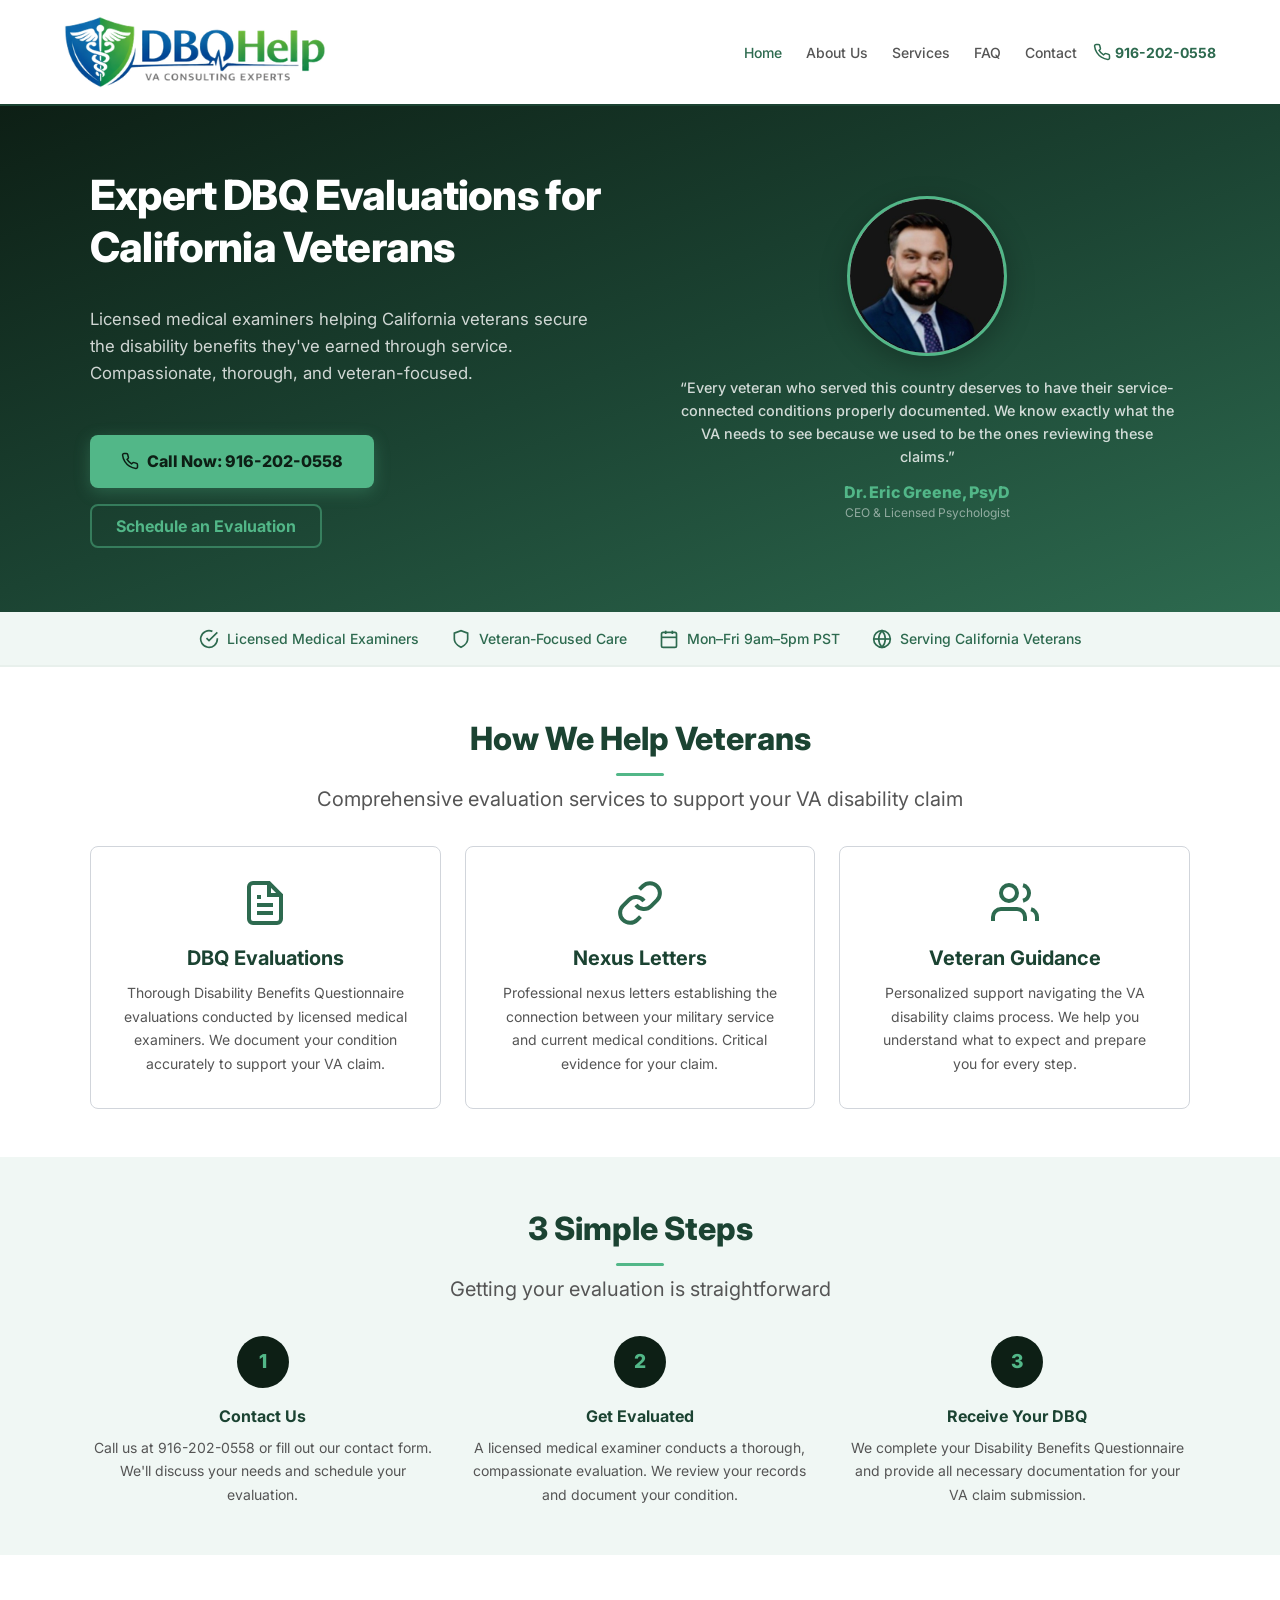
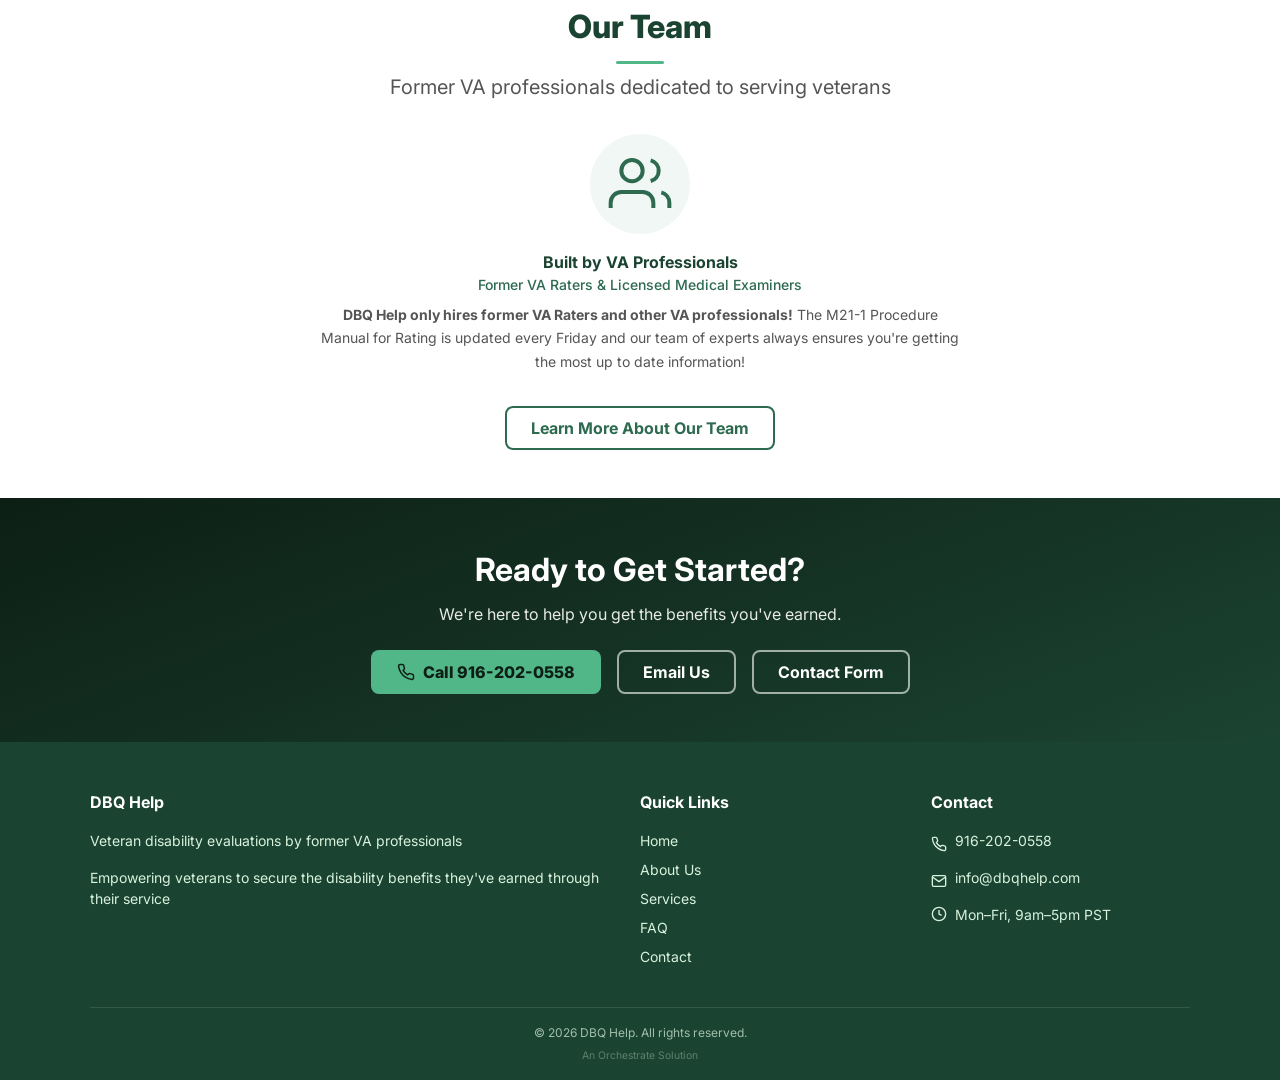
==== commit f14de76c: "hero: wrap content+person in proper grid divs, white bg on PNG circle" ====
--- a/index.html
+++ b/index.html
@@ -10,4 +10,4 @@
     "openingHours": "Mo-Fr 09:00-17:00",
     "areaServed": { "@type": "State", "name": "California" },
     "medicalSpecialty": "Medical Evaluation"
-  }</script><link href="https://fonts.googleapis.com" rel="preconnect"><link href="https://fonts.gstatic.com" rel="preconnect" crossorigin><link href="https://fonts.googleapis.com/css2?family=Inter:wght@400;500;700&display=swap" rel="stylesheet"><link href="cup-bundle.css" rel="stylesheet"><link href="dbq-theme.css" rel="stylesheet"><link href="dbq-mockup-c.css" rel="stylesheet"><script src="cup.js" type="module"></script><script src="https://orchestrate.solutions/badge.js" defer></script><meta name="geo.region" content="US-CA"><meta name="geo.placename" content="Sacramento, California"></head><body class="dbq-page"><a href="#main" class="dbq-skip-link">Skip to main content</a><header class="dbq-header" role="banner"><div class="dbq-header__inner"><a href="index.html" class="dbq-header__logo" aria-label="DBQ Help Home"><img src="logo.png" alt="DBQ Help" height="72" style="display:block"> </a><button aria-controls="main-nav" aria-expanded="false" aria-label="Toggle navigation" class="dbq-header__menu-btn" id="menu-toggle"><svg fill="none" stroke="currentColor" stroke-width="2" viewBox="0 0 24 24" aria-hidden="true" height="24" width="24"><path d="M3 12h18M3 6h18M3 18h18"/></svg></button><nav aria-label="Main navigation" class="dbq-header__nav" id="main-nav" role="navigation"><a href="index.html" aria-current="page">Home</a> <a href="about.html">About Us</a> <a href="services.html">Services</a> <a href="faq.html">FAQ</a> <a href="contact.html">Contact</a></nav><a href="tel:+19162020558" class="cup-hit-fill dbq-header__phone" aria-label="Call us at 916-202-0558"><svg fill="none" stroke="currentColor" stroke-width="2" viewBox="0 0 24 24" aria-hidden="true" height="18" width="18"><path d="M22 16.92v3a2 2 0 0 1-2.18 2 19.79 19.79 0 0 1-8.63-3.07 19.5 19.5 0 0 1-6-6 19.79 19.79 0 0 1-3.07-8.67A2 2 0 0 1 4.11 2h3a2 2 0 0 1 2 1.72 12.84 12.84 0 0 0 .7 2.81 2 2 0 0 1-.45 2.11L8.09 9.91a16 16 0 0 0 6 6l1.27-1.27a2 2 0 0 1 2.11-.45 12.84 12.84 0 0 0 2.81.7A2 2 0 0 1 22 16.92z"/></svg> <span class="dbq-phone-text">916-202-0558</span></a></div></header><main class="dbq-main" id="main"><section class="dbq-hero" aria-labelledby="hero-heading"><div class="dbq-hero__inner"><h1 id="hero-heading">Expert DBQ Evaluations for California Veterans</h1><p class="dbq-hero__subtitle">Licensed medical examiners helping California veterans secure the disability benefits they've earned through service. Compassionate, thorough, and veteran-focused.</p><div class="dbq-hero__actions"><a href="tel:+19162020558" class="dbq-btn dbq-btn--primary"><svg fill="none" stroke="currentColor" stroke-width="2" viewBox="0 0 24 24" aria-hidden="true" height="18" width="18"><path d="M22 16.92v3a2 2 0 0 1-2.18 2 19.79 19.79 0 0 1-8.63-3.07 19.5 19.5 0 0 1-6-6 19.79 19.79 0 0 1-3.07-8.67A2 2 0 0 1 4.11 2h3a2 2 0 0 1 2 1.72 12.84 12.84 0 0 0 .7 2.81 2 2 0 0 1-.45 2.11L8.09 9.91a16 16 0 0 0 6 6l1.27-1.27a2 2 0 0 1 2.11-.45 12.84 12.84 0 0 0 2.81.7A2 2 0 0 1 22 16.92z"/></svg> Call Now: 916-202-0558 </a><a href="contact.html" class="dbq-btn dbq-btn--secondary">Schedule an Evaluation</a></div><div class="dbq-hero__person"><div class="dbq-hero__photo"><img src="img/dr-greene.png" alt="Dr. Eric Greene — Licensed Psychologist and CEO of DBQ Help" width="600" height="750" loading="eager"></div><div class="dbq-hero__quote"><p class="dbq-hero__quote-text">“Every veteran who served this country deserves to have their service-connected conditions properly documented. We know exactly what the VA needs to see because we used to be the ones reviewing these claims.”</p><p class="dbq-hero__quote-author">Dr. Eric Greene, PsyD</p><p class="dbq-hero__quote-title">CEO &amp; Licensed Psychologist</p></div></div></div></section><section class="dbq-trust" aria-label="Trust indicators"><div class="dbq-trust__inner"><div class="dbq-trust__item"><svg fill="none" stroke="currentColor" stroke-width="2" viewBox="0 0 24 24" aria-hidden="true"><path d="M22 11.08V12a10 10 0 1 1-5.93-9.14"/><polyline points="22 4 12 14.01 9 11.01"/></svg> Licensed Medical Examiners</div><div class="dbq-trust__item"><svg fill="none" stroke="currentColor" stroke-width="2" viewBox="0 0 24 24" aria-hidden="true"><path d="M12 22s8-4 8-10V5l-8-3-8 3v7c0 6 8 10 8 10z"/></svg> Veteran-Focused Care</div><div class="dbq-trust__item"><svg fill="none" stroke="currentColor" stroke-width="2" viewBox="0 0 24 24" aria-hidden="true"><rect height="18" rx="2" ry="2" width="18" x="3" y="4"/><line x1="16" x2="16" y1="2" y2="6"/><line x1="8" x2="8" y1="2" y2="6"/><line x1="3" x2="21" y1="10" y2="10"/></svg> Mon–Fri 9am–5pm PST</div><div class="dbq-trust__item"><svg fill="none" stroke="currentColor" stroke-width="2" viewBox="0 0 24 24" aria-hidden="true"><circle cx="12" cy="12" r="10"/><path d="M2 12h20"/><path d="M12 2a15.3 15.3 0 0 1 4 10 15.3 15.3 0 0 1-4 10 15.3 15.3 0 0 1-4-10 15.3 15.3 0 0 1 4-10z"/></svg> Serving California Veterans</div></div></section><section class="dbq-section" aria-labelledby="services-heading"><div class="dbq-container"><div class="dbq-section__header"><h2 id="services-heading">How We Help Veterans</h2><p>Comprehensive evaluation services to support your VA disability claim</p></div><div class="dbq-cards"><div class="dbq-card"><div class="dbq-card__icon"><svg fill="none" stroke="currentColor" stroke-width="2" viewBox="0 0 24 24" aria-hidden="true"><path d="M14 2H6a2 2 0 0 0-2 2v16a2 2 0 0 0 2 2h12a2 2 0 0 0 2-2V8z"/><polyline points="14 2 14 8 20 8"/><line x1="16" x2="8" y1="13" y2="13"/><line x1="16" x2="8" y1="17" y2="17"/><polyline points="10 9 9 9 8 9"/></svg></div><h3>DBQ Evaluations</h3><p>Thorough Disability Benefits Questionnaire evaluations conducted by licensed medical examiners. We document your condition accurately to support your VA claim.</p></div><div class="dbq-card"><div class="dbq-card__icon"><svg fill="none" stroke="currentColor" stroke-width="2" viewBox="0 0 24 24" aria-hidden="true"><path d="M10 13a5 5 0 0 0 7.54.54l3-3a5 5 0 0 0-7.07-7.07l-1.72 1.71"/><path d="M14 11a5 5 0 0 0-7.54-.54l-3 3a5 5 0 0 0 7.07 7.07l1.71-1.71"/></svg></div><h3>Nexus Letters</h3><p>Professional nexus letters establishing the connection between your military service and current medical conditions. Critical evidence for your claim.</p></div><div class="dbq-card"><div class="dbq-card__icon"><svg fill="none" stroke="currentColor" stroke-width="2" viewBox="0 0 24 24" aria-hidden="true"><path d="M17 21v-2a4 4 0 0 0-4-4H5a4 4 0 0 0-4 4v2"/><circle cx="9" cy="7" r="4"/><path d="M23 21v-2a4 4 0 0 0-3-3.87"/><path d="M16 3.13a4 4 0 0 1 0 7.75"/></svg></div><h3>Veteran Guidance</h3><p>Personalized support navigating the VA disability claims process. We help you understand what to expect and prepare you for every step.</p></div></div></div></section><section class="dbq-section dbq-section--alt" aria-labelledby="process-heading"><div class="dbq-container"><div class="dbq-section__header"><h2 id="process-heading">3 Simple Steps</h2><p>Getting your evaluation is straightforward</p></div><div class="dbq-steps"><div class="dbq-step"><div class="dbq-step__number">1</div><h3>Contact Us</h3><p>Call us at 916-202-0558 or fill out our contact form. We'll discuss your needs and schedule your evaluation.</p></div><div class="dbq-step"><div class="dbq-step__number">2</div><h3>Get Evaluated</h3><p>A licensed medical examiner conducts a thorough, compassionate evaluation. We review your records and document your condition.</p></div><div class="dbq-step"><div class="dbq-step__number">3</div><h3>Receive Your DBQ</h3><p>We complete your Disability Benefits Questionnaire and provide all necessary documentation for your VA claim submission.</p></div></div></div></section><section class="dbq-section" aria-labelledby="team-heading"><div class="dbq-container"><div class="dbq-section__header"><h2 id="team-heading">Our Team</h2><p>Former VA professionals dedicated to serving veterans</p></div><div class="dbq-team"><div class="dbq-bio" style="max-width:640px;margin:0 auto;text-align:center"><div class="dbq-bio__photo" aria-hidden="true"><svg fill="none" stroke="currentColor" stroke-width="1.5" viewBox="0 0 24 24" height="64" width="64"><path d="M17 21v-2a4 4 0 0 0-4-4H5a4 4 0 0 0-4 4v2"/><circle cx="9" cy="7" r="4"/><path d="M23 21v-2a4 4 0 0 0-3-3.87"/><path d="M16 3.13a4 4 0 0 1 0 7.75"/></svg></div><h3>Built by VA Professionals</h3><p class="dbq-bio__title">Former VA Raters &amp; Licensed Medical Examiners</p><p><strong>DBQ Help only hires former VA Raters and other VA professionals!</strong> The M21-1 Procedure Manual for Rating is updated every Friday and our team of experts always ensures you're getting the most up to date information!</p></div></div><div style="text-align:center;margin-top:var(--cup-space-xl)"><a href="about.html" class="dbq-btn dbq-btn--outline">Learn More About Our Team</a></div></div></section><section class="dbq-cta" aria-labelledby="cta-heading"><h2 id="cta-heading">Ready to Get Started?</h2><p>We're here to help you get the benefits you've earned.</p><div class="dbq-cta__actions"><a href="tel:+19162020558" class="dbq-btn dbq-btn--primary"><svg fill="none" stroke="currentColor" stroke-width="2" viewBox="0 0 24 24" aria-hidden="true" height="18" width="18"><path d="M22 16.92v3a2 2 0 0 1-2.18 2 19.79 19.79 0 0 1-8.63-3.07 19.5 19.5 0 0 1-6-6 19.79 19.79 0 0 1-3.07-8.67A2 2 0 0 1 4.11 2h3a2 2 0 0 1 2 1.72 12.84 12.84 0 0 0 .7 2.81 2 2 0 0 1-.45 2.11L8.09 9.91a16 16 0 0 0 6 6l1.27-1.27a2 2 0 0 1 2.11-.45 12.84 12.84 0 0 0 2.81.7A2 2 0 0 1 22 16.92z"/></svg> Call 916-202-0558 </a><a href="mailto:info@dbqhelp.com" class="dbq-btn dbq-btn--secondary">Email Us</a> <a href="contact.html" class="dbq-btn dbq-btn--secondary">Contact Form</a></div></section></main><footer class="dbq-footer" role="contentinfo"><div class="dbq-footer__inner"><div><h3>DBQ Help</h3><p>Veteran disability evaluations by former VA professionals</p><p>Empowering veterans to secure the disability benefits they've earned through their service</p></div><div><h3>Quick Links</h3><a href="index.html">Home</a> <a href="about.html">About Us</a> <a href="services.html">Services</a> <a href="faq.html">FAQ</a> <a href="contact.html">Contact</a></div><div><h3>Contact</h3><div class="dbq-footer__contact-item"><svg fill="none" stroke="currentColor" stroke-width="2" viewBox="0 0 24 24" aria-hidden="true"><path d="M22 16.92v3a2 2 0 0 1-2.18 2 19.79 19.79 0 0 1-8.63-3.07 19.5 19.5 0 0 1-6-6 19.79 19.79 0 0 1-3.07-8.67A2 2 0 0 1 4.11 2h3a2 2 0 0 1 2 1.72 12.84 12.84 0 0 0 .7 2.81 2 2 0 0 1-.45 2.11L8.09 9.91a16 16 0 0 0 6 6l1.27-1.27a2 2 0 0 1 2.11-.45 12.84 12.84 0 0 0 2.81.7A2 2 0 0 1 22 16.92z"/></svg> <a href="tel:+19162020558">916-202-0558</a></div><div class="dbq-footer__contact-item"><svg fill="none" stroke="currentColor" stroke-width="2" viewBox="0 0 24 24" aria-hidden="true"><path d="M4 4h16c1.1 0 2 .9 2 2v12c0 1.1-.9 2-2 2H4c-1.1 0-2-.9-2-2V6c0-1.1.9-2 2-2z"/><polyline points="22,6 12,13 2,6"/></svg> <a href="mailto:info@dbqhelp.com">info@dbqhelp.com</a></div><div class="dbq-footer__contact-item"><svg fill="none" stroke="currentColor" stroke-width="2" viewBox="0 0 24 24" aria-hidden="true"><circle cx="12" cy="12" r="10"/><polyline points="12 6 12 12 16 14"/></svg> Mon–Fri, 9am–5pm PST</div></div></div><div class="dbq-footer__bottom"><p>© 2026 DBQ Help. All rights reserved.</p><cup-powered-by></cup-powered-by></div></footer><div class="dbq-sticky-cta"><a href="tel:+19162020558"><svg fill="none" stroke="currentColor" stroke-width="2" viewBox="0 0 24 24" aria-hidden="true" height="18" width="18"><path d="M22 16.92v3a2 2 0 0 1-2.18 2 19.79 19.79 0 0 1-8.63-3.07 19.5 19.5 0 0 1-6-6 19.79 19.79 0 0 1-3.07-8.67A2 2 0 0 1 4.11 2h3a2 2 0 0 1 2 1.72 12.84 12.84 0 0 0 .7 2.81 2 2 0 0 1-.45 2.11L8.09 9.91a16 16 0 0 0 6 6l1.27-1.27a2 2 0 0 1 2.11-.45 12.84 12.84 0 0 0 2.81.7A2 2 0 0 1 22 16.92z"/></svg> Call Now: 916-202-0558</a></div><script src="dbq-app.js"></script><!-- Analytics --><script async src="https://www.googletagmanager.com/gtag/js?id=G-XXXXXXXXXX"></script><script>window.dataLayer=window.dataLayer||[];function gtag(){dataLayer.push(arguments)}gtag("js",new Date);gtag("config","G-XXXXXXXXXX")</script><script>(function(c,l,a,r,i,t,y){c[a]=c[a]||function(){(c[a].q=c[a].q||[]).push(arguments)};t=l.createElement(r);t.async=1;t.src="https://www.clarity.ms/tag/"+i;y=l.getElementsByTagName(r)[0];y.parentNode.insertBefore(t,y)})(window,document,"clarity","script","CLARITY_ID")</script></body></html>+  }</script><link href="https://fonts.googleapis.com" rel="preconnect"><link href="https://fonts.gstatic.com" rel="preconnect" crossorigin><link href="https://fonts.googleapis.com/css2?family=Inter:wght@400;500;700&display=swap" rel="stylesheet"><link href="cup-bundle.css" rel="stylesheet"><link href="dbq-theme.css" rel="stylesheet"><link href="dbq-mockup-c.css" rel="stylesheet"><script src="cup.js" type="module"></script><script src="https://orchestrate.solutions/badge.js" defer></script><meta name="geo.region" content="US-CA"><meta name="geo.placename" content="Sacramento, California"></head><body class="dbq-page"><a href="#main" class="dbq-skip-link">Skip to main content</a><header class="dbq-header" role="banner"><div class="dbq-header__inner"><a href="index.html" class="dbq-header__logo" aria-label="DBQ Help Home"><img src="logo.png" alt="DBQ Help" height="72" style="display:block"> </a><button aria-controls="main-nav" aria-expanded="false" aria-label="Toggle navigation" class="dbq-header__menu-btn" id="menu-toggle"><svg fill="none" stroke="currentColor" stroke-width="2" viewBox="0 0 24 24" aria-hidden="true" height="24" width="24"><path d="M3 12h18M3 6h18M3 18h18"/></svg></button><nav aria-label="Main navigation" class="dbq-header__nav" id="main-nav" role="navigation"><a href="index.html" aria-current="page">Home</a> <a href="about.html">About Us</a> <a href="services.html">Services</a> <a href="faq.html">FAQ</a> <a href="contact.html">Contact</a></nav><a href="tel:+19162020558" class="cup-hit-fill dbq-header__phone" aria-label="Call us at 916-202-0558"><svg fill="none" stroke="currentColor" stroke-width="2" viewBox="0 0 24 24" aria-hidden="true" height="18" width="18"><path d="M22 16.92v3a2 2 0 0 1-2.18 2 19.79 19.79 0 0 1-8.63-3.07 19.5 19.5 0 0 1-6-6 19.79 19.79 0 0 1-3.07-8.67A2 2 0 0 1 4.11 2h3a2 2 0 0 1 2 1.72 12.84 12.84 0 0 0 .7 2.81 2 2 0 0 1-.45 2.11L8.09 9.91a16 16 0 0 0 6 6l1.27-1.27a2 2 0 0 1 2.11-.45 12.84 12.84 0 0 0 2.81.7A2 2 0 0 1 22 16.92z"/></svg> <span class="dbq-phone-text">916-202-0558</span></a></div></header><main class="dbq-main" id="main"><section class="dbq-hero" aria-labelledby="hero-heading"><div class="dbq-hero__inner"><div class="dbq-hero__content"><h1 id="hero-heading">Expert DBQ Evaluations for California Veterans</h1><p class="dbq-hero__subtitle">Licensed medical examiners helping California veterans secure the disability benefits they've earned through service. Compassionate, thorough, and veteran-focused.</p><div class="dbq-hero__actions"><a href="tel:+19162020558" class="dbq-btn dbq-btn--primary"><svg fill="none" stroke="currentColor" stroke-width="2" viewBox="0 0 24 24" aria-hidden="true" height="18" width="18"><path d="M22 16.92v3a2 2 0 0 1-2.18 2 19.79 19.79 0 0 1-8.63-3.07 19.5 19.5 0 0 1-6-6 19.79 19.79 0 0 1-3.07-8.67A2 2 0 0 1 4.11 2h3a2 2 0 0 1 2 1.72 12.84 12.84 0 0 0 .7 2.81 2 2 0 0 1-.45 2.11L8.09 9.91a16 16 0 0 0 6 6l1.27-1.27a2 2 0 0 1 2.11-.45 12.84 12.84 0 0 0 2.81.7A2 2 0 0 1 22 16.92z"/></svg> Call Now: 916-202-0558 </a><a href="contact.html" class="dbq-btn dbq-btn--secondary">Schedule an Evaluation</a></div></div><div class="dbq-hero__person"><div class="dbq-hero__photo"><img src="img/dr-greene.png" alt="Dr. Eric Greene — Licensed Psychologist and CEO of DBQ Help" width="600" height="750" loading="eager"></div><div class="dbq-hero__quote"><p class="dbq-hero__quote-text">“Every veteran who served this country deserves to have their service-connected conditions properly documented. We know exactly what the VA needs to see because we used to be the ones reviewing these claims.”</p><p class="dbq-hero__quote-author">Dr. Eric Greene, PsyD</p><p class="dbq-hero__quote-title">CEO &amp; Licensed Psychologist</p></div></div></div></section><section class="dbq-trust" aria-label="Trust indicators"><div class="dbq-trust__inner"><div class="dbq-trust__item"><svg fill="none" stroke="currentColor" stroke-width="2" viewBox="0 0 24 24" aria-hidden="true"><path d="M22 11.08V12a10 10 0 1 1-5.93-9.14"/><polyline points="22 4 12 14.01 9 11.01"/></svg> Licensed Medical Examiners</div><div class="dbq-trust__item"><svg fill="none" stroke="currentColor" stroke-width="2" viewBox="0 0 24 24" aria-hidden="true"><path d="M12 22s8-4 8-10V5l-8-3-8 3v7c0 6 8 10 8 10z"/></svg> Veteran-Focused Care</div><div class="dbq-trust__item"><svg fill="none" stroke="currentColor" stroke-width="2" viewBox="0 0 24 24" aria-hidden="true"><rect height="18" rx="2" ry="2" width="18" x="3" y="4"/><line x1="16" x2="16" y1="2" y2="6"/><line x1="8" x2="8" y1="2" y2="6"/><line x1="3" x2="21" y1="10" y2="10"/></svg> Mon–Fri 9am–5pm PST</div><div class="dbq-trust__item"><svg fill="none" stroke="currentColor" stroke-width="2" viewBox="0 0 24 24" aria-hidden="true"><circle cx="12" cy="12" r="10"/><path d="M2 12h20"/><path d="M12 2a15.3 15.3 0 0 1 4 10 15.3 15.3 0 0 1-4 10 15.3 15.3 0 0 1-4-10 15.3 15.3 0 0 1 4-10z"/></svg> Serving California Veterans</div></div></section><section class="dbq-section" aria-labelledby="services-heading"><div class="dbq-container"><div class="dbq-section__header"><h2 id="services-heading">How We Help Veterans</h2><p>Comprehensive evaluation services to support your VA disability claim</p></div><div class="dbq-cards"><div class="dbq-card"><div class="dbq-card__icon"><svg fill="none" stroke="currentColor" stroke-width="2" viewBox="0 0 24 24" aria-hidden="true"><path d="M14 2H6a2 2 0 0 0-2 2v16a2 2 0 0 0 2 2h12a2 2 0 0 0 2-2V8z"/><polyline points="14 2 14 8 20 8"/><line x1="16" x2="8" y1="13" y2="13"/><line x1="16" x2="8" y1="17" y2="17"/><polyline points="10 9 9 9 8 9"/></svg></div><h3>DBQ Evaluations</h3><p>Thorough Disability Benefits Questionnaire evaluations conducted by licensed medical examiners. We document your condition accurately to support your VA claim.</p></div><div class="dbq-card"><div class="dbq-card__icon"><svg fill="none" stroke="currentColor" stroke-width="2" viewBox="0 0 24 24" aria-hidden="true"><path d="M10 13a5 5 0 0 0 7.54.54l3-3a5 5 0 0 0-7.07-7.07l-1.72 1.71"/><path d="M14 11a5 5 0 0 0-7.54-.54l-3 3a5 5 0 0 0 7.07 7.07l1.71-1.71"/></svg></div><h3>Nexus Letters</h3><p>Professional nexus letters establishing the connection between your military service and current medical conditions. Critical evidence for your claim.</p></div><div class="dbq-card"><div class="dbq-card__icon"><svg fill="none" stroke="currentColor" stroke-width="2" viewBox="0 0 24 24" aria-hidden="true"><path d="M17 21v-2a4 4 0 0 0-4-4H5a4 4 0 0 0-4 4v2"/><circle cx="9" cy="7" r="4"/><path d="M23 21v-2a4 4 0 0 0-3-3.87"/><path d="M16 3.13a4 4 0 0 1 0 7.75"/></svg></div><h3>Veteran Guidance</h3><p>Personalized support navigating the VA disability claims process. We help you understand what to expect and prepare you for every step.</p></div></div></div></section><section class="dbq-section dbq-section--alt" aria-labelledby="process-heading"><div class="dbq-container"><div class="dbq-section__header"><h2 id="process-heading">3 Simple Steps</h2><p>Getting your evaluation is straightforward</p></div><div class="dbq-steps"><div class="dbq-step"><div class="dbq-step__number">1</div><h3>Contact Us</h3><p>Call us at 916-202-0558 or fill out our contact form. We'll discuss your needs and schedule your evaluation.</p></div><div class="dbq-step"><div class="dbq-step__number">2</div><h3>Get Evaluated</h3><p>A licensed medical examiner conducts a thorough, compassionate evaluation. We review your records and document your condition.</p></div><div class="dbq-step"><div class="dbq-step__number">3</div><h3>Receive Your DBQ</h3><p>We complete your Disability Benefits Questionnaire and provide all necessary documentation for your VA claim submission.</p></div></div></div></section><section class="dbq-section" aria-labelledby="team-heading"><div class="dbq-container"><div class="dbq-section__header"><h2 id="team-heading">Our Team</h2><p>Former VA professionals dedicated to serving veterans</p></div><div class="dbq-team"><div class="dbq-bio" style="max-width:640px;margin:0 auto;text-align:center"><div class="dbq-bio__photo" aria-hidden="true"><svg fill="none" stroke="currentColor" stroke-width="1.5" viewBox="0 0 24 24" height="64" width="64"><path d="M17 21v-2a4 4 0 0 0-4-4H5a4 4 0 0 0-4 4v2"/><circle cx="9" cy="7" r="4"/><path d="M23 21v-2a4 4 0 0 0-3-3.87"/><path d="M16 3.13a4 4 0 0 1 0 7.75"/></svg></div><h3>Built by VA Professionals</h3><p class="dbq-bio__title">Former VA Raters &amp; Licensed Medical Examiners</p><p><strong>DBQ Help only hires former VA Raters and other VA professionals!</strong> The M21-1 Procedure Manual for Rating is updated every Friday and our team of experts always ensures you're getting the most up to date information!</p></div></div><div style="text-align:center;margin-top:var(--cup-space-xl)"><a href="about.html" class="dbq-btn dbq-btn--outline">Learn More About Our Team</a></div></div></section><section class="dbq-cta" aria-labelledby="cta-heading"><h2 id="cta-heading">Ready to Get Started?</h2><p>We're here to help you get the benefits you've earned.</p><div class="dbq-cta__actions"><a href="tel:+19162020558" class="dbq-btn dbq-btn--primary"><svg fill="none" stroke="currentColor" stroke-width="2" viewBox="0 0 24 24" aria-hidden="true" height="18" width="18"><path d="M22 16.92v3a2 2 0 0 1-2.18 2 19.79 19.79 0 0 1-8.63-3.07 19.5 19.5 0 0 1-6-6 19.79 19.79 0 0 1-3.07-8.67A2 2 0 0 1 4.11 2h3a2 2 0 0 1 2 1.72 12.84 12.84 0 0 0 .7 2.81 2 2 0 0 1-.45 2.11L8.09 9.91a16 16 0 0 0 6 6l1.27-1.27a2 2 0 0 1 2.11-.45 12.84 12.84 0 0 0 2.81.7A2 2 0 0 1 22 16.92z"/></svg> Call 916-202-0558 </a><a href="mailto:info@dbqhelp.com" class="dbq-btn dbq-btn--secondary">Email Us</a> <a href="contact.html" class="dbq-btn dbq-btn--secondary">Contact Form</a></div></section></main><footer class="dbq-footer" role="contentinfo"><div class="dbq-footer__inner"><div><h3>DBQ Help</h3><p>Veteran disability evaluations by former VA professionals</p><p>Empowering veterans to secure the disability benefits they've earned through their service</p></div><div><h3>Quick Links</h3><a href="index.html">Home</a> <a href="about.html">About Us</a> <a href="services.html">Services</a> <a href="faq.html">FAQ</a> <a href="contact.html">Contact</a></div><div><h3>Contact</h3><div class="dbq-footer__contact-item"><svg fill="none" stroke="currentColor" stroke-width="2" viewBox="0 0 24 24" aria-hidden="true"><path d="M22 16.92v3a2 2 0 0 1-2.18 2 19.79 19.79 0 0 1-8.63-3.07 19.5 19.5 0 0 1-6-6 19.79 19.79 0 0 1-3.07-8.67A2 2 0 0 1 4.11 2h3a2 2 0 0 1 2 1.72 12.84 12.84 0 0 0 .7 2.81 2 2 0 0 1-.45 2.11L8.09 9.91a16 16 0 0 0 6 6l1.27-1.27a2 2 0 0 1 2.11-.45 12.84 12.84 0 0 0 2.81.7A2 2 0 0 1 22 16.92z"/></svg> <a href="tel:+19162020558">916-202-0558</a></div><div class="dbq-footer__contact-item"><svg fill="none" stroke="currentColor" stroke-width="2" viewBox="0 0 24 24" aria-hidden="true"><path d="M4 4h16c1.1 0 2 .9 2 2v12c0 1.1-.9 2-2 2H4c-1.1 0-2-.9-2-2V6c0-1.1.9-2 2-2z"/><polyline points="22,6 12,13 2,6"/></svg> <a href="mailto:info@dbqhelp.com">info@dbqhelp.com</a></div><div class="dbq-footer__contact-item"><svg fill="none" stroke="currentColor" stroke-width="2" viewBox="0 0 24 24" aria-hidden="true"><circle cx="12" cy="12" r="10"/><polyline points="12 6 12 12 16 14"/></svg> Mon–Fri, 9am–5pm PST</div></div></div><div class="dbq-footer__bottom"><p>© 2026 DBQ Help. All rights reserved.</p><cup-powered-by></cup-powered-by></div></footer><div class="dbq-sticky-cta"><a href="tel:+19162020558"><svg fill="none" stroke="currentColor" stroke-width="2" viewBox="0 0 24 24" aria-hidden="true" height="18" width="18"><path d="M22 16.92v3a2 2 0 0 1-2.18 2 19.79 19.79 0 0 1-8.63-3.07 19.5 19.5 0 0 1-6-6 19.79 19.79 0 0 1-3.07-8.67A2 2 0 0 1 4.11 2h3a2 2 0 0 1 2 1.72 12.84 12.84 0 0 0 .7 2.81 2 2 0 0 1-.45 2.11L8.09 9.91a16 16 0 0 0 6 6l1.27-1.27a2 2 0 0 1 2.11-.45 12.84 12.84 0 0 0 2.81.7A2 2 0 0 1 22 16.92z"/></svg> Call Now: 916-202-0558</a></div><script src="dbq-app.js"></script><!-- Analytics --><script async src="https://www.googletagmanager.com/gtag/js?id=G-XXXXXXXXXX"></script><script>window.dataLayer=window.dataLayer||[];function gtag(){dataLayer.push(arguments)}gtag("js",new Date);gtag("config","G-XXXXXXXXXX")</script><script>(function(c,l,a,r,i,t,y){c[a]=c[a]||function(){(c[a].q=c[a].q||[]).push(arguments)};t=l.createElement(r);t.async=1;t.src="https://www.clarity.ms/tag/"+i;y=l.getElementsByTagName(r)[0];y.parentNode.insertBefore(t,y)})(window,document,"clarity","script","CLARITY_ID")</script></body></html>
--- a/dbq-mockup-c.css
+++ b/dbq-mockup-c.css
@@ -39,20 +39,29 @@
   justify-content: flex-start;
 }
 
+/* ── Hero content column ── */
+.dbq-hero__content {
+  display: flex;
+  flex-direction: column;
+  gap: 1rem;
+  justify-content: center;
+}
+
 /* ── Photo + Quote: stronger frame ── */
 .dbq-hero__person {
   display: flex;
   flex-direction: column;
+  align-items: center;
   gap: 1.25rem;
 }
 .dbq-hero__photo {
-  width: 100%;
-  aspect-ratio: 4/5;
-  max-height: 420px;
-  border-radius: 10px;
+  width: 160px;
+  height: 160px;
+  border-radius: 50%;
   overflow: hidden;
   border: 3px solid #52b788;
-  box-shadow: 0 12px 40px rgba(0,0,0,0.35);
+  box-shadow: 0 8px 28px rgba(0,0,0,0.25);
+  background: #fff;
 }
 .dbq-hero__photo img {
   width: 100%;
@@ -202,9 +211,8 @@
     justify-content: center;
   }
   .dbq-hero__photo {
-    max-width: 240px;
-    margin: 0 auto;
-    aspect-ratio: 1;
+    width: 120px;
+    height: 120px;
   }
   .dbq-hero__person {
     order: -1;
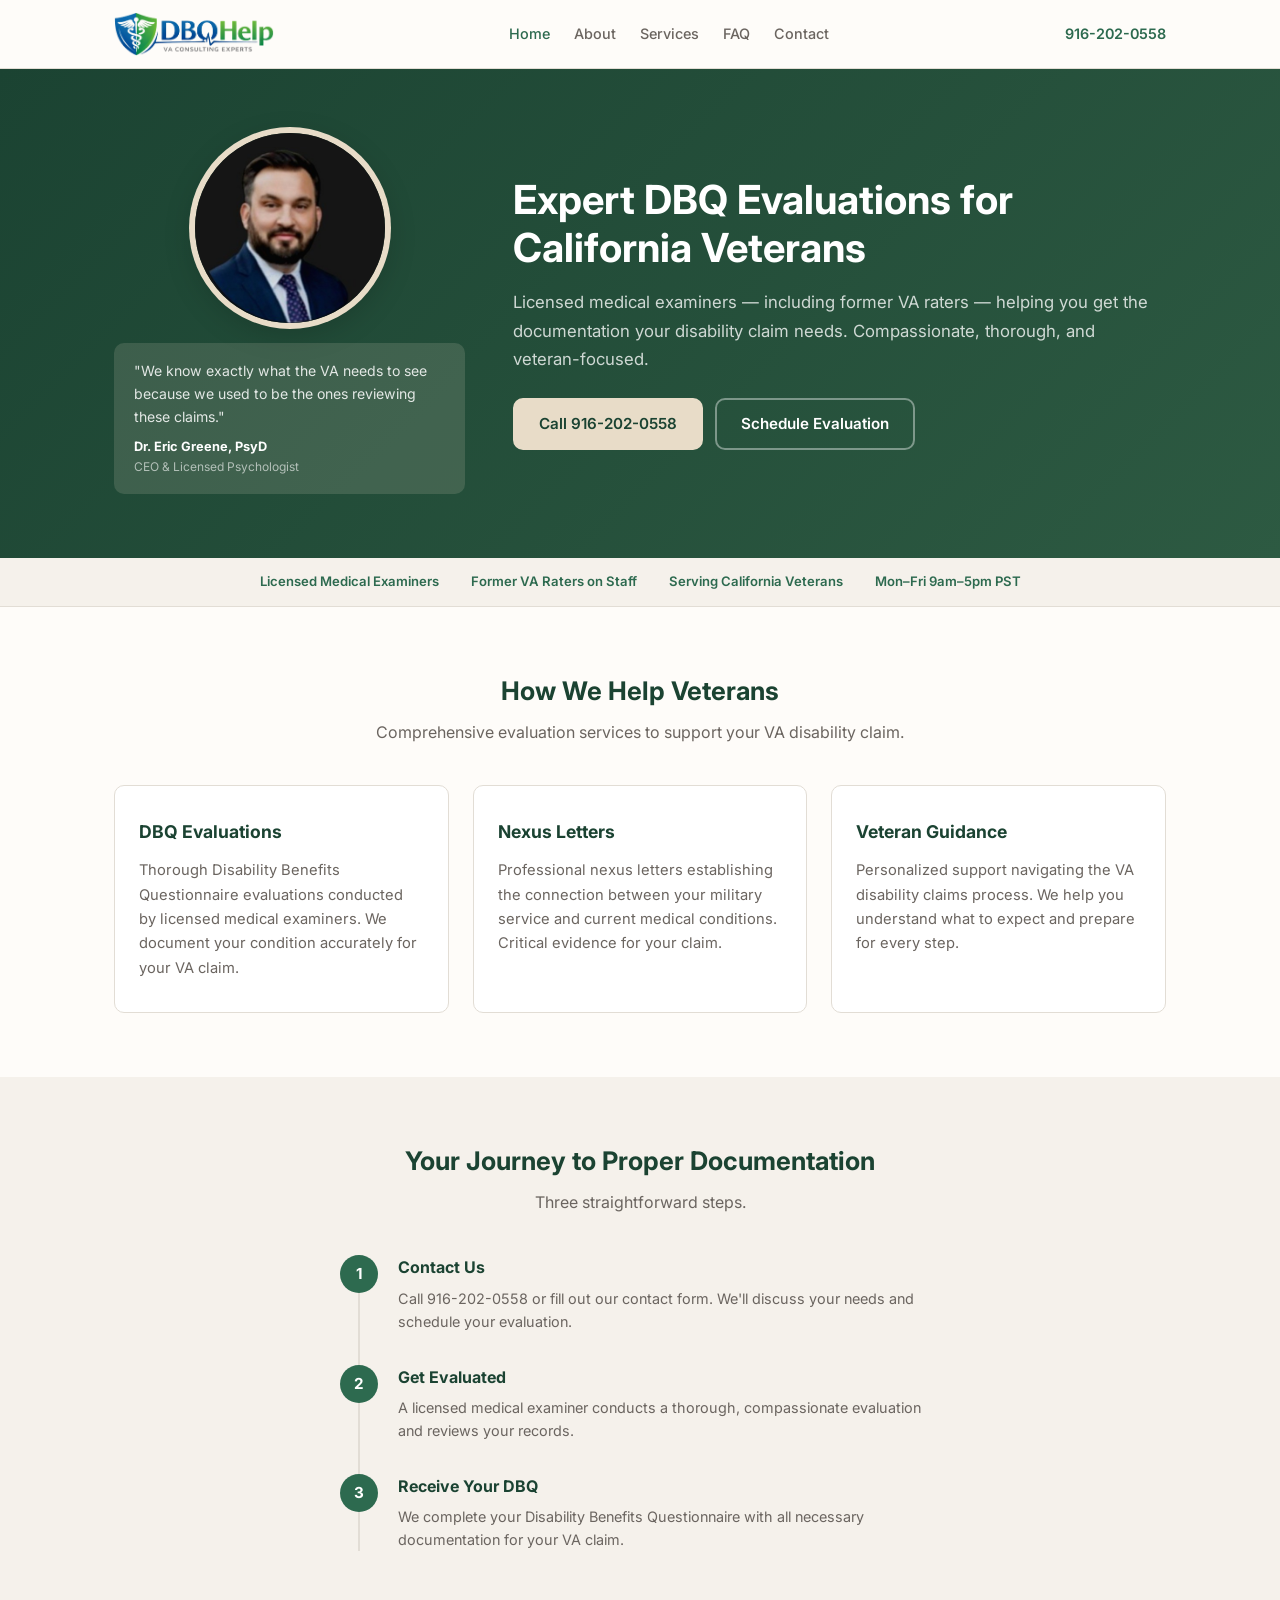
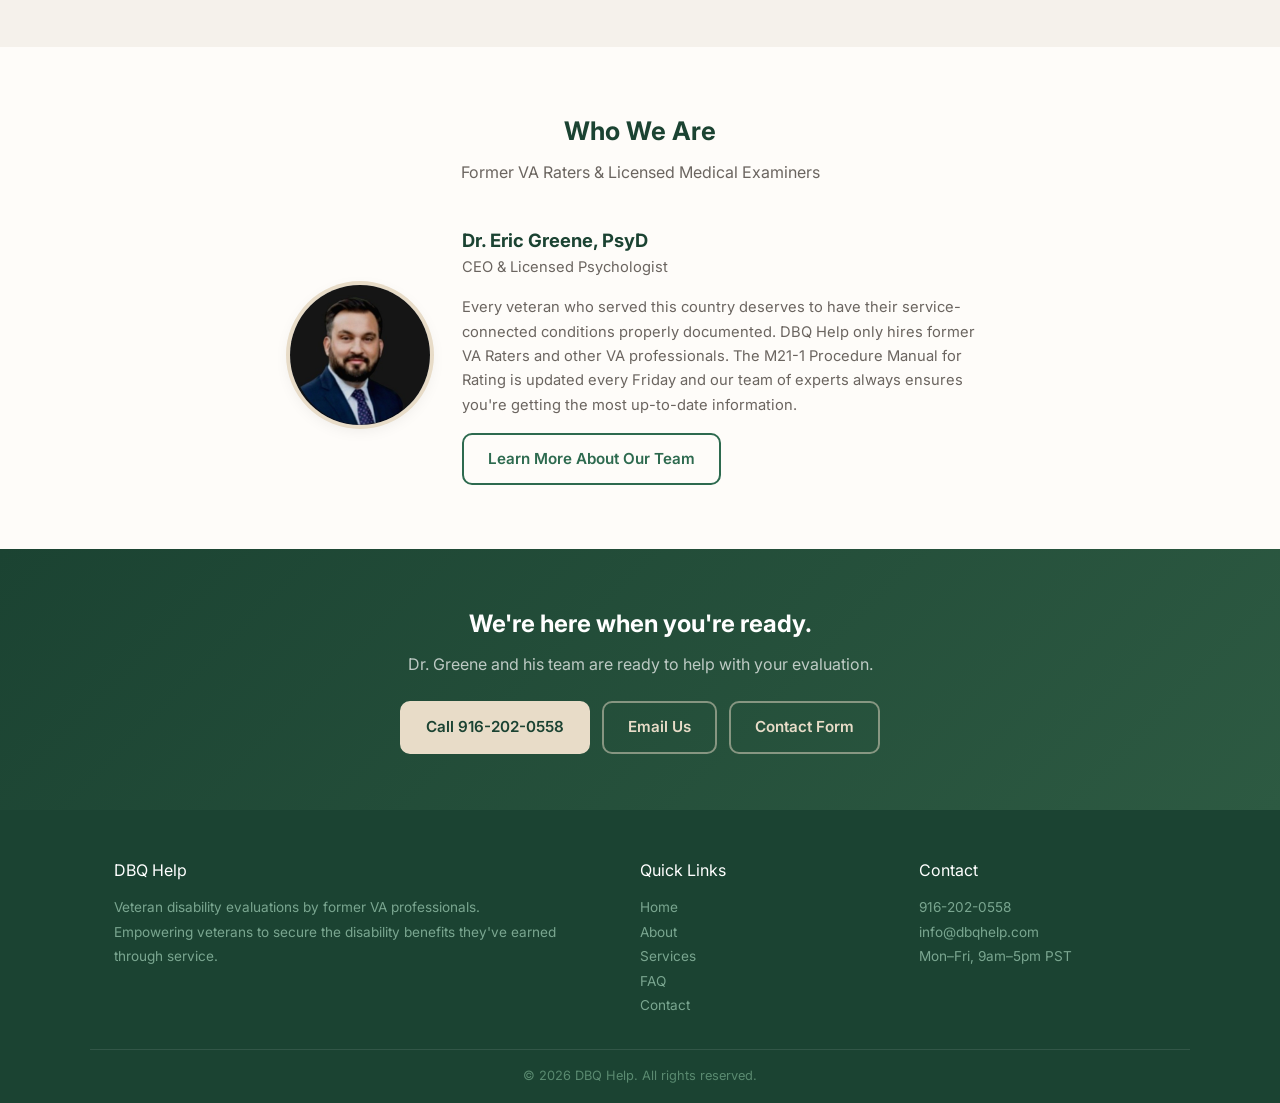
==== commit b0de4ac3: "full redesign: Compassionate Guide — photo-first, warm parchment, personal feel" ====
--- a/index.html
+++ b/index.html
@@ -1,13 +1,213 @@
-<!DOCTYPE html><html data-theme="light" lang="en"><head><meta charset="UTF-8"><meta content="width=device-width,initial-scale=1" name="viewport"><link rel="icon" href="favicon.ico" type="image/x-icon"><link rel="apple-touch-icon" href="apple-touch-icon.png"><title>DBQ Help | California Veteran Disability Evaluations by Licensed Medical Examiners</title><meta content="Expert California DBQ evaluations, nexus letters, and veteran disability claim support from licensed medical examiners. Call 916-202-0558 for your evaluation today." name="description"><meta content="DBQ Help" name="author"><meta content="index, follow" name="robots"><meta content="#1b4332" name="theme-color"><link href="https://dbqhelp.com/" rel="canonical"><meta content="website" property="og:type"><meta content="https://dbqhelp.com/" property="og:url"><meta content="DBQ Help | California Veteran Disability Evaluations by Licensed Medical Examiners" property="og:title"><meta content="Expert DBQ evaluations, nexus letters, and veteran disability claim support. Licensed medical examiners serving California veterans." property="og:description"><meta content="DBQ Help" property="og:site_name"><meta property="og:image" content="https://dbqhelp.com/img/og-share.jpg"><meta property="og:image:width" content="1200"><meta property="og:image:height" content="630"><meta content="en_US" property="og:locale"><meta content="summary" name="twitter:card"><meta content="DBQ Help | Veteran Disability Evaluations" name="twitter:title"><meta content="Expert DBQ evaluations and nexus letters from licensed medical examiners. Call 916-202-0558." name="twitter:description"><meta name="twitter:image" content="https://dbqhelp.com/img/og-share.jpg"><script type="application/ld+json">{
+<!DOCTYPE html>
+<html lang="en">
+<head>
+  <meta charset="UTF-8">
+  <meta name="viewport" content="width=device-width, initial-scale=1.0">
+  <title>DBQ Help — Expert Disability Evaluations for California Veterans</title>
+  <meta name="description" content="Licensed medical examiners helping California veterans with DBQ evaluations, nexus letters, and VA disability claims. Former VA raters on staff.">
+  <meta name="geo.region" content="US-CA">
+  <meta name="geo.placename" content="Sacramento, California">
+  <link rel="icon" href="favicon.ico">
+  <link rel="apple-touch-icon" href="apple-touch-icon.png">
+  <link rel="canonical" href="https://dbqhelp.com/">
+  <script type="application/ld+json">{
     "@context": "https://schema.org",
     "@type": "MedicalBusiness",
     "name": "DBQ Help",
-    "description": "Expert California DBQ evaluations, nexus letters, and veteran disability claim support from licensed medical examiners serving veterans throughout California.",
-    "url": "https://dbqhelp.com/",
+    "url": "https://dbqhelp.com",
     "telephone": "+1-916-202-0558",
     "email": "info@dbqhelp.com",
-    "priceRange": "$$",
-    "openingHours": "Mo-Fr 09:00-17:00",
     "areaServed": { "@type": "State", "name": "California" },
-    "medicalSpecialty": "Medical Evaluation"
-  }</script><link href="https://fonts.googleapis.com" rel="preconnect"><link href="https://fonts.gstatic.com" rel="preconnect" crossorigin><link href="https://fonts.googleapis.com/css2?family=Inter:wght@400;500;700&display=swap" rel="stylesheet"><link href="cup-bundle.css" rel="stylesheet"><link href="dbq-theme.css" rel="stylesheet"><link href="dbq-mockup-c.css" rel="stylesheet"><script src="cup.js" type="module"></script><script src="https://orchestrate.solutions/badge.js" defer></script><meta name="geo.region" content="US-CA"><meta name="geo.placename" content="Sacramento, California"></head><body class="dbq-page"><a href="#main" class="dbq-skip-link">Skip to main content</a><header class="dbq-header" role="banner"><div class="dbq-header__inner"><a href="index.html" class="dbq-header__logo" aria-label="DBQ Help Home"><img src="logo.png" alt="DBQ Help" height="72" style="display:block"> </a><button aria-controls="main-nav" aria-expanded="false" aria-label="Toggle navigation" class="dbq-header__menu-btn" id="menu-toggle"><svg fill="none" stroke="currentColor" stroke-width="2" viewBox="0 0 24 24" aria-hidden="true" height="24" width="24"><path d="M3 12h18M3 6h18M3 18h18"/></svg></button><nav aria-label="Main navigation" class="dbq-header__nav" id="main-nav" role="navigation"><a href="index.html" aria-current="page">Home</a> <a href="about.html">About Us</a> <a href="services.html">Services</a> <a href="faq.html">FAQ</a> <a href="contact.html">Contact</a></nav><a href="tel:+19162020558" class="cup-hit-fill dbq-header__phone" aria-label="Call us at 916-202-0558"><svg fill="none" stroke="currentColor" stroke-width="2" viewBox="0 0 24 24" aria-hidden="true" height="18" width="18"><path d="M22 16.92v3a2 2 0 0 1-2.18 2 19.79 19.79 0 0 1-8.63-3.07 19.5 19.5 0 0 1-6-6 19.79 19.79 0 0 1-3.07-8.67A2 2 0 0 1 4.11 2h3a2 2 0 0 1 2 1.72 12.84 12.84 0 0 0 .7 2.81 2 2 0 0 1-.45 2.11L8.09 9.91a16 16 0 0 0 6 6l1.27-1.27a2 2 0 0 1 2.11-.45 12.84 12.84 0 0 0 2.81.7A2 2 0 0 1 22 16.92z"/></svg> <span class="dbq-phone-text">916-202-0558</span></a></div></header><main class="dbq-main" id="main"><section class="dbq-hero" aria-labelledby="hero-heading"><div class="dbq-hero__inner"><div class="dbq-hero__content"><h1 id="hero-heading">Expert DBQ Evaluations for California Veterans</h1><p class="dbq-hero__subtitle">Licensed medical examiners helping California veterans secure the disability benefits they've earned through service. Compassionate, thorough, and veteran-focused.</p><div class="dbq-hero__actions"><a href="tel:+19162020558" class="dbq-btn dbq-btn--primary"><svg fill="none" stroke="currentColor" stroke-width="2" viewBox="0 0 24 24" aria-hidden="true" height="18" width="18"><path d="M22 16.92v3a2 2 0 0 1-2.18 2 19.79 19.79 0 0 1-8.63-3.07 19.5 19.5 0 0 1-6-6 19.79 19.79 0 0 1-3.07-8.67A2 2 0 0 1 4.11 2h3a2 2 0 0 1 2 1.72 12.84 12.84 0 0 0 .7 2.81 2 2 0 0 1-.45 2.11L8.09 9.91a16 16 0 0 0 6 6l1.27-1.27a2 2 0 0 1 2.11-.45 12.84 12.84 0 0 0 2.81.7A2 2 0 0 1 22 16.92z"/></svg> Call Now: 916-202-0558 </a><a href="contact.html" class="dbq-btn dbq-btn--secondary">Schedule an Evaluation</a></div></div><div class="dbq-hero__person"><div class="dbq-hero__photo"><img src="img/dr-greene.png" alt="Dr. Eric Greene — Licensed Psychologist and CEO of DBQ Help" width="600" height="750" loading="eager"></div><div class="dbq-hero__quote"><p class="dbq-hero__quote-text">“Every veteran who served this country deserves to have their service-connected conditions properly documented. We know exactly what the VA needs to see because we used to be the ones reviewing these claims.”</p><p class="dbq-hero__quote-author">Dr. Eric Greene, PsyD</p><p class="dbq-hero__quote-title">CEO &amp; Licensed Psychologist</p></div></div></div></section><section class="dbq-trust" aria-label="Trust indicators"><div class="dbq-trust__inner"><div class="dbq-trust__item"><svg fill="none" stroke="currentColor" stroke-width="2" viewBox="0 0 24 24" aria-hidden="true"><path d="M22 11.08V12a10 10 0 1 1-5.93-9.14"/><polyline points="22 4 12 14.01 9 11.01"/></svg> Licensed Medical Examiners</div><div class="dbq-trust__item"><svg fill="none" stroke="currentColor" stroke-width="2" viewBox="0 0 24 24" aria-hidden="true"><path d="M12 22s8-4 8-10V5l-8-3-8 3v7c0 6 8 10 8 10z"/></svg> Veteran-Focused Care</div><div class="dbq-trust__item"><svg fill="none" stroke="currentColor" stroke-width="2" viewBox="0 0 24 24" aria-hidden="true"><rect height="18" rx="2" ry="2" width="18" x="3" y="4"/><line x1="16" x2="16" y1="2" y2="6"/><line x1="8" x2="8" y1="2" y2="6"/><line x1="3" x2="21" y1="10" y2="10"/></svg> Mon–Fri 9am–5pm PST</div><div class="dbq-trust__item"><svg fill="none" stroke="currentColor" stroke-width="2" viewBox="0 0 24 24" aria-hidden="true"><circle cx="12" cy="12" r="10"/><path d="M2 12h20"/><path d="M12 2a15.3 15.3 0 0 1 4 10 15.3 15.3 0 0 1-4 10 15.3 15.3 0 0 1-4-10 15.3 15.3 0 0 1 4-10z"/></svg> Serving California Veterans</div></div></section><section class="dbq-section" aria-labelledby="services-heading"><div class="dbq-container"><div class="dbq-section__header"><h2 id="services-heading">How We Help Veterans</h2><p>Comprehensive evaluation services to support your VA disability claim</p></div><div class="dbq-cards"><div class="dbq-card"><div class="dbq-card__icon"><svg fill="none" stroke="currentColor" stroke-width="2" viewBox="0 0 24 24" aria-hidden="true"><path d="M14 2H6a2 2 0 0 0-2 2v16a2 2 0 0 0 2 2h12a2 2 0 0 0 2-2V8z"/><polyline points="14 2 14 8 20 8"/><line x1="16" x2="8" y1="13" y2="13"/><line x1="16" x2="8" y1="17" y2="17"/><polyline points="10 9 9 9 8 9"/></svg></div><h3>DBQ Evaluations</h3><p>Thorough Disability Benefits Questionnaire evaluations conducted by licensed medical examiners. We document your condition accurately to support your VA claim.</p></div><div class="dbq-card"><div class="dbq-card__icon"><svg fill="none" stroke="currentColor" stroke-width="2" viewBox="0 0 24 24" aria-hidden="true"><path d="M10 13a5 5 0 0 0 7.54.54l3-3a5 5 0 0 0-7.07-7.07l-1.72 1.71"/><path d="M14 11a5 5 0 0 0-7.54-.54l-3 3a5 5 0 0 0 7.07 7.07l1.71-1.71"/></svg></div><h3>Nexus Letters</h3><p>Professional nexus letters establishing the connection between your military service and current medical conditions. Critical evidence for your claim.</p></div><div class="dbq-card"><div class="dbq-card__icon"><svg fill="none" stroke="currentColor" stroke-width="2" viewBox="0 0 24 24" aria-hidden="true"><path d="M17 21v-2a4 4 0 0 0-4-4H5a4 4 0 0 0-4 4v2"/><circle cx="9" cy="7" r="4"/><path d="M23 21v-2a4 4 0 0 0-3-3.87"/><path d="M16 3.13a4 4 0 0 1 0 7.75"/></svg></div><h3>Veteran Guidance</h3><p>Personalized support navigating the VA disability claims process. We help you understand what to expect and prepare you for every step.</p></div></div></div></section><section class="dbq-section dbq-section--alt" aria-labelledby="process-heading"><div class="dbq-container"><div class="dbq-section__header"><h2 id="process-heading">3 Simple Steps</h2><p>Getting your evaluation is straightforward</p></div><div class="dbq-steps"><div class="dbq-step"><div class="dbq-step__number">1</div><h3>Contact Us</h3><p>Call us at 916-202-0558 or fill out our contact form. We'll discuss your needs and schedule your evaluation.</p></div><div class="dbq-step"><div class="dbq-step__number">2</div><h3>Get Evaluated</h3><p>A licensed medical examiner conducts a thorough, compassionate evaluation. We review your records and document your condition.</p></div><div class="dbq-step"><div class="dbq-step__number">3</div><h3>Receive Your DBQ</h3><p>We complete your Disability Benefits Questionnaire and provide all necessary documentation for your VA claim submission.</p></div></div></div></section><section class="dbq-section" aria-labelledby="team-heading"><div class="dbq-container"><div class="dbq-section__header"><h2 id="team-heading">Our Team</h2><p>Former VA professionals dedicated to serving veterans</p></div><div class="dbq-team"><div class="dbq-bio" style="max-width:640px;margin:0 auto;text-align:center"><div class="dbq-bio__photo" aria-hidden="true"><svg fill="none" stroke="currentColor" stroke-width="1.5" viewBox="0 0 24 24" height="64" width="64"><path d="M17 21v-2a4 4 0 0 0-4-4H5a4 4 0 0 0-4 4v2"/><circle cx="9" cy="7" r="4"/><path d="M23 21v-2a4 4 0 0 0-3-3.87"/><path d="M16 3.13a4 4 0 0 1 0 7.75"/></svg></div><h3>Built by VA Professionals</h3><p class="dbq-bio__title">Former VA Raters &amp; Licensed Medical Examiners</p><p><strong>DBQ Help only hires former VA Raters and other VA professionals!</strong> The M21-1 Procedure Manual for Rating is updated every Friday and our team of experts always ensures you're getting the most up to date information!</p></div></div><div style="text-align:center;margin-top:var(--cup-space-xl)"><a href="about.html" class="dbq-btn dbq-btn--outline">Learn More About Our Team</a></div></div></section><section class="dbq-cta" aria-labelledby="cta-heading"><h2 id="cta-heading">Ready to Get Started?</h2><p>We're here to help you get the benefits you've earned.</p><div class="dbq-cta__actions"><a href="tel:+19162020558" class="dbq-btn dbq-btn--primary"><svg fill="none" stroke="currentColor" stroke-width="2" viewBox="0 0 24 24" aria-hidden="true" height="18" width="18"><path d="M22 16.92v3a2 2 0 0 1-2.18 2 19.79 19.79 0 0 1-8.63-3.07 19.5 19.5 0 0 1-6-6 19.79 19.79 0 0 1-3.07-8.67A2 2 0 0 1 4.11 2h3a2 2 0 0 1 2 1.72 12.84 12.84 0 0 0 .7 2.81 2 2 0 0 1-.45 2.11L8.09 9.91a16 16 0 0 0 6 6l1.27-1.27a2 2 0 0 1 2.11-.45 12.84 12.84 0 0 0 2.81.7A2 2 0 0 1 22 16.92z"/></svg> Call 916-202-0558 </a><a href="mailto:info@dbqhelp.com" class="dbq-btn dbq-btn--secondary">Email Us</a> <a href="contact.html" class="dbq-btn dbq-btn--secondary">Contact Form</a></div></section></main><footer class="dbq-footer" role="contentinfo"><div class="dbq-footer__inner"><div><h3>DBQ Help</h3><p>Veteran disability evaluations by former VA professionals</p><p>Empowering veterans to secure the disability benefits they've earned through their service</p></div><div><h3>Quick Links</h3><a href="index.html">Home</a> <a href="about.html">About Us</a> <a href="services.html">Services</a> <a href="faq.html">FAQ</a> <a href="contact.html">Contact</a></div><div><h3>Contact</h3><div class="dbq-footer__contact-item"><svg fill="none" stroke="currentColor" stroke-width="2" viewBox="0 0 24 24" aria-hidden="true"><path d="M22 16.92v3a2 2 0 0 1-2.18 2 19.79 19.79 0 0 1-8.63-3.07 19.5 19.5 0 0 1-6-6 19.79 19.79 0 0 1-3.07-8.67A2 2 0 0 1 4.11 2h3a2 2 0 0 1 2 1.72 12.84 12.84 0 0 0 .7 2.81 2 2 0 0 1-.45 2.11L8.09 9.91a16 16 0 0 0 6 6l1.27-1.27a2 2 0 0 1 2.11-.45 12.84 12.84 0 0 0 2.81.7A2 2 0 0 1 22 16.92z"/></svg> <a href="tel:+19162020558">916-202-0558</a></div><div class="dbq-footer__contact-item"><svg fill="none" stroke="currentColor" stroke-width="2" viewBox="0 0 24 24" aria-hidden="true"><path d="M4 4h16c1.1 0 2 .9 2 2v12c0 1.1-.9 2-2 2H4c-1.1 0-2-.9-2-2V6c0-1.1.9-2 2-2z"/><polyline points="22,6 12,13 2,6"/></svg> <a href="mailto:info@dbqhelp.com">info@dbqhelp.com</a></div><div class="dbq-footer__contact-item"><svg fill="none" stroke="currentColor" stroke-width="2" viewBox="0 0 24 24" aria-hidden="true"><circle cx="12" cy="12" r="10"/><polyline points="12 6 12 12 16 14"/></svg> Mon–Fri, 9am–5pm PST</div></div></div><div class="dbq-footer__bottom"><p>© 2026 DBQ Help. All rights reserved.</p><cup-powered-by></cup-powered-by></div></footer><div class="dbq-sticky-cta"><a href="tel:+19162020558"><svg fill="none" stroke="currentColor" stroke-width="2" viewBox="0 0 24 24" aria-hidden="true" height="18" width="18"><path d="M22 16.92v3a2 2 0 0 1-2.18 2 19.79 19.79 0 0 1-8.63-3.07 19.5 19.5 0 0 1-6-6 19.79 19.79 0 0 1-3.07-8.67A2 2 0 0 1 4.11 2h3a2 2 0 0 1 2 1.72 12.84 12.84 0 0 0 .7 2.81 2 2 0 0 1-.45 2.11L8.09 9.91a16 16 0 0 0 6 6l1.27-1.27a2 2 0 0 1 2.11-.45 12.84 12.84 0 0 0 2.81.7A2 2 0 0 1 22 16.92z"/></svg> Call Now: 916-202-0558</a></div><script src="dbq-app.js"></script><!-- Analytics --><script async src="https://www.googletagmanager.com/gtag/js?id=G-XXXXXXXXXX"></script><script>window.dataLayer=window.dataLayer||[];function gtag(){dataLayer.push(arguments)}gtag("js",new Date);gtag("config","G-XXXXXXXXXX")</script><script>(function(c,l,a,r,i,t,y){c[a]=c[a]||function(){(c[a].q=c[a].q||[]).push(arguments)};t=l.createElement(r);t.async=1;t.src="https://www.clarity.ms/tag/"+i;y=l.getElementsByTagName(r)[0];y.parentNode.insertBefore(t,y)})(window,document,"clarity","script","CLARITY_ID")</script></body></html>+    "description": "Expert DBQ evaluations and nexus letters for California veterans by former VA professionals."
+  }</script>
+  <link href="https://fonts.googleapis.com/css2?family=Inter:wght@400;500;600;700&display=swap" rel="stylesheet">
+  <link href="cup-bundle.css" rel="stylesheet">
+  <link href="cup.css" rel="stylesheet">
+  <link href="dbq-c.css" rel="stylesheet">
+  <script src="cup.js" type="module"></script>
+</head>
+<body>
+
+  <a href="#main" class="skip-link">Skip to main content</a>
+
+  <!-- Header -->
+  <header class="site-header">
+    <div class="site-header__inner container">
+      <a href="index.html" class="site-header__logo" aria-label="DBQ Help Home">
+        <img src="logo.png" alt="DBQ Help" height="48">
+      </a>
+      <nav class="site-header__nav" aria-label="Main navigation">
+        <a href="index.html" aria-current="page">Home</a>
+        <a href="about.html">About</a>
+        <a href="services.html">Services</a>
+        <a href="faq.html">FAQ</a>
+        <a href="contact.html">Contact</a>
+      </nav>
+      <a href="tel:+19162020558" class="site-header__phone">916-202-0558</a>
+    </div>
+  </header>
+
+  <main id="main">
+
+    <!-- Hero: photo LEFT, content RIGHT -->
+    <section class="hero" aria-labelledby="hero-heading">
+      <div class="hero__inner container">
+        <div class="hero__person">
+          <div class="hero__photo">
+            <img src="img/dr-greene.png" alt="Dr. Eric Greene, PsyD — CEO and Licensed Psychologist" width="436" height="436">
+          </div>
+          <blockquote class="hero__quote">
+            <p>"We know exactly what the VA needs to see because we used to be the ones reviewing these claims."</p>
+            <footer>
+              <strong>Dr. Eric Greene, PsyD</strong>
+              <span>CEO & Licensed Psychologist</span>
+            </footer>
+          </blockquote>
+        </div>
+        <div class="hero__content">
+          <h1 id="hero-heading">Expert DBQ Evaluations for California Veterans</h1>
+          <p class="hero__sub">Licensed medical examiners — including former VA raters — helping you get the documentation your disability claim needs. Compassionate, thorough, and veteran-focused.</p>
+          <div class="hero__actions">
+            <a href="tel:+19162020558" class="btn btn--primary">Call 916-202-0558</a>
+            <a href="contact.html" class="btn btn--outline-light">Schedule Evaluation</a>
+          </div>
+        </div>
+      </div>
+    </section>
+
+    <!-- Trust Bar -->
+    <section class="trust-bar" aria-label="Credentials">
+      <div class="trust-bar__inner container">
+        <div class="trust-bar__item">Licensed Medical Examiners</div>
+        <div class="trust-bar__item">Former VA Raters on Staff</div>
+        <div class="trust-bar__item">Serving California Veterans</div>
+        <div class="trust-bar__item">Mon–Fri 9am–5pm PST</div>
+      </div>
+    </section>
+
+    <!-- Services -->
+    <section class="section" aria-labelledby="services-heading">
+      <div class="container">
+        <div class="section__header">
+          <h2 id="services-heading">How We Help Veterans</h2>
+          <p>Comprehensive evaluation services to support your VA disability claim.</p>
+        </div>
+        <div class="card-grid">
+          <div class="card">
+            <h3>DBQ Evaluations</h3>
+            <p>Thorough Disability Benefits Questionnaire evaluations conducted by licensed medical examiners. We document your condition accurately for your VA claim.</p>
+          </div>
+          <div class="card">
+            <h3>Nexus Letters</h3>
+            <p>Professional nexus letters establishing the connection between your military service and current medical conditions. Critical evidence for your claim.</p>
+          </div>
+          <div class="card">
+            <h3>Veteran Guidance</h3>
+            <p>Personalized support navigating the VA disability claims process. We help you understand what to expect and prepare for every step.</p>
+          </div>
+        </div>
+      </div>
+    </section>
+
+    <!-- Process: timeline style -->
+    <section class="section section--warm" aria-labelledby="process-heading">
+      <div class="container">
+        <div class="section__header">
+          <h2 id="process-heading">Your Journey to Proper Documentation</h2>
+          <p>Three straightforward steps.</p>
+        </div>
+        <div class="timeline">
+          <div class="timeline__step">
+            <div class="timeline__marker">1</div>
+            <div class="timeline__body">
+              <h3>Contact Us</h3>
+              <p>Call 916-202-0558 or fill out our contact form. We'll discuss your needs and schedule your evaluation.</p>
+            </div>
+          </div>
+          <div class="timeline__step">
+            <div class="timeline__marker">2</div>
+            <div class="timeline__body">
+              <h3>Get Evaluated</h3>
+              <p>A licensed medical examiner conducts a thorough, compassionate evaluation and reviews your records.</p>
+            </div>
+          </div>
+          <div class="timeline__step">
+            <div class="timeline__marker">3</div>
+            <div class="timeline__body">
+              <h3>Receive Your DBQ</h3>
+              <p>We complete your Disability Benefits Questionnaire with all necessary documentation for your VA claim.</p>
+            </div>
+          </div>
+        </div>
+      </div>
+    </section>
+
+    <!-- Team — promoted higher -->
+    <section class="section" aria-labelledby="team-heading">
+      <div class="container">
+        <div class="section__header">
+          <h2 id="team-heading">Who We Are</h2>
+          <p>Former VA Raters & Licensed Medical Examiners</p>
+        </div>
+        <div class="team-block">
+          <div class="team-block__photo">
+            <img src="img/dr-greene.png" alt="Dr. Eric Greene" width="436" height="436">
+          </div>
+          <div class="team-block__info">
+            <h3>Dr. Eric Greene, PsyD</h3>
+            <p class="team-block__title">CEO & Licensed Psychologist</p>
+            <p>Every veteran who served this country deserves to have their service-connected conditions properly documented. DBQ Help only hires former VA Raters and other VA professionals. The M21-1 Procedure Manual for Rating is updated every Friday and our team of experts always ensures you're getting the most up-to-date information.</p>
+            <a href="about.html" class="btn btn--outline">Learn More About Our Team</a>
+          </div>
+        </div>
+      </div>
+    </section>
+
+    <!-- CTA -->
+    <section class="cta" aria-labelledby="cta-heading">
+      <div class="container">
+        <h2 id="cta-heading">We're here when you're ready.</h2>
+        <p>Dr. Greene and his team are ready to help with your evaluation.</p>
+        <div class="cta__actions">
+          <a href="tel:+19162020558" class="btn btn--primary-light">Call 916-202-0558</a>
+          <a href="mailto:info@dbqhelp.com" class="btn btn--outline-cream">Email Us</a>
+          <a href="contact.html" class="btn btn--outline-cream">Contact Form</a>
+        </div>
+      </div>
+    </section>
+
+  </main>
+
+  <!-- Footer -->
+  <footer class="site-footer">
+    <div class="site-footer__inner container">
+      <div class="site-footer__col">
+        <h3>DBQ Help</h3>
+        <p>Veteran disability evaluations by former VA professionals.</p>
+        <p>Empowering veterans to secure the disability benefits they've earned through service.</p>
+      </div>
+      <div class="site-footer__col">
+        <h3>Quick Links</h3>
+        <a href="index.html">Home</a>
+        <a href="about.html">About</a>
+        <a href="services.html">Services</a>
+        <a href="faq.html">FAQ</a>
+        <a href="contact.html">Contact</a>
+      </div>
+      <div class="site-footer__col">
+        <h3>Contact</h3>
+        <p><a href="tel:+19162020558">916-202-0558</a></p>
+        <p><a href="mailto:info@dbqhelp.com">info@dbqhelp.com</a></p>
+        <p>Mon–Fri, 9am–5pm PST</p>
+      </div>
+    </div>
+    <div class="site-footer__bottom">
+      <p>&copy; 2026 DBQ Help. All rights reserved.</p>
+    </div>
+  </footer>
+
+  <script src="dbq-app.js"></script>
+  <script async src="https://www.googletagmanager.com/gtag/js?id=G-XXXXXXXXXX"></script>
+  <script>window.dataLayer=window.dataLayer||[];function gtag(){dataLayer.push(arguments)}gtag("js",new Date);gtag("config","G-XXXXXXXXXX")</script>
+</body>
+</html>
--- a/cup.css
+++ b/cup.css
@@ -0,0 +1,17 @@
+/* cup-core/cup.css — Single Import
+ * Includes all layers in correct cascade order.
+ * Just add: <link rel="stylesheet" href="cup-core/cup.css"> */
+
+@layer cup-reset, cup-tokens, cup-nano, cup-micro, cup-component, cup-motion, cup-theme, cup-override;
+
+@import './reset.css';
+@import './tokens.css';
+@import './a11y.css';
+@import './css/nano.css';
+@import './css/micro.css';
+@import './css/components.css';
+@import './css/motion.css';
+@import './css/responsive.css';
+@import './css/print.css';
+@import './themes/dark.css';
+@import './themes/light.css';
--- a/dbq-c.css
+++ b/dbq-c.css
@@ -0,0 +1,265 @@
+/* ═══════════════════════════════════════════
+   Variation C — "Compassionate Guide"
+   Photo-first, warm parchment, personal.
+   "There's a real person here."
+   ═══════════════════════════════════════════ */
+
+:root {
+  --c-green:        #2d6a4f;
+  --c-green-dark:   #1b4332;
+  --c-green-light:  #5a9a7c;
+  --c-brown:        #8b6f3a;
+  --c-cream:        #e8dcc8;
+  --c-cream-soft:   #f5f1eb;
+  --c-surface:      #fefcf9;
+  --c-surface-warm: #f5f1eb;
+  --c-text:         #2c2c2c;
+  --c-text-muted:   #6b6560;
+  --c-border:       #e2ddd5;
+  --c-radius:       10px;
+  --c-font:         'Inter', system-ui, -apple-system, sans-serif;
+}
+
+*, *::before, *::after { box-sizing: border-box; margin: 0; padding: 0; }
+body { font-family: var(--c-font); color: var(--c-text); background: var(--c-surface); line-height: 1.6; -webkit-font-smoothing: antialiased; }
+img { max-width: 100%; display: block; }
+a { color: var(--c-green); text-decoration: none; }
+.container { max-width: 1100px; margin: 0 auto; padding: 0 1.5rem; }
+
+/* ── Skip ── */
+.skip-link {
+  position: absolute; left: -9999px; top: 1rem;
+  background: var(--c-green); color: #fff; padding: 0.5rem 1rem;
+  border-radius: var(--c-radius); z-index: 1000; font-weight: 600;
+}
+.skip-link:focus { left: 1rem; }
+
+/* ── Header ── */
+.site-header {
+  background: var(--c-surface); border-bottom: 1px solid var(--c-border);
+  position: sticky; top: 0; z-index: 100;
+}
+.site-header__inner {
+  display: flex; align-items: center; justify-content: space-between;
+  padding: 0.75rem 1.5rem; max-width: 1100px; margin: 0 auto;
+}
+.site-header__logo img { height: 44px; }
+.site-header__nav { display: flex; gap: 1.5rem; }
+.site-header__nav a {
+  color: var(--c-text-muted); font-size: 0.9rem; font-weight: 500;
+  transition: color 0.15s;
+}
+.site-header__nav a:hover,
+.site-header__nav a[aria-current] { color: var(--c-green); }
+.site-header__phone {
+  font-weight: 600; font-size: 0.9rem; color: var(--c-green);
+}
+
+/* ── Hero: dark green, photo on LEFT ── */
+.hero {
+  background: linear-gradient(135deg, var(--c-green-dark) 0%, #2d5a42 100%);
+  color: #fff; padding: 4rem 0;
+}
+.hero__inner {
+  display: grid; grid-template-columns: 0.7fr 1.3fr;
+  gap: 3rem; align-items: center;
+}
+
+/* Photo + inline quote on left */
+.hero__person { text-align: center; }
+.hero__photo {
+  width: 190px; height: 190px; border-radius: 50%; overflow: hidden;
+  margin: 0 auto 1.25rem;
+  box-shadow: 0 0 0 6px var(--c-cream), 0 8px 32px rgba(0,0,0,0.2);
+}
+.hero__photo img { width: 100%; height: 100%; object-fit: cover; }
+.hero__quote {
+  background: rgba(232,220,200,0.15); border-radius: var(--c-radius);
+  padding: 1rem 1.25rem; text-align: left;
+}
+.hero__quote p {
+  font-size: 0.88rem; line-height: 1.65; color: rgba(255,255,255,0.85);
+  margin-bottom: 0.5rem;
+}
+.hero__quote footer { font-size: 0.8rem; }
+.hero__quote footer strong { color: #fff; display: block; }
+.hero__quote footer span { color: rgba(255,255,255,0.6); font-size: 0.75rem; }
+
+/* Content on right */
+.hero__content h1 {
+  font-size: clamp(1.7rem, 3.5vw, 2.5rem);
+  font-weight: 700; line-height: 1.2; margin-bottom: 1rem;
+}
+.hero__sub {
+  font-size: 1.05rem; color: rgba(255,255,255,0.78); line-height: 1.7;
+  margin-bottom: 1.5rem;
+}
+.hero__actions { display: flex; gap: 0.75rem; flex-wrap: wrap; }
+
+/* ── Buttons ── */
+.btn {
+  display: inline-flex; align-items: center; gap: 0.5rem;
+  padding: 0.75rem 1.5rem; border-radius: var(--c-radius);
+  font-weight: 600; font-size: 0.95rem; cursor: pointer;
+  transition: all 0.15s; border: 2px solid transparent;
+  text-decoration: none;
+}
+.btn--primary {
+  background: var(--c-cream); color: var(--c-green-dark);
+  border-color: var(--c-cream);
+}
+.btn--primary:hover { background: #ddd0ba; }
+.btn--primary-light {
+  background: var(--c-cream); color: var(--c-green-dark);
+  border-color: var(--c-cream);
+}
+.btn--primary-light:hover { background: #ddd0ba; }
+.btn--outline {
+  background: transparent; color: var(--c-green);
+  border-color: var(--c-green);
+}
+.btn--outline:hover { background: var(--c-cream-soft); }
+.btn--outline-light {
+  background: transparent; color: #fff; border-color: rgba(255,255,255,0.4);
+}
+.btn--outline-light:hover { background: rgba(255,255,255,0.08); }
+.btn--outline-cream {
+  background: transparent; color: var(--c-cream);
+  border-color: rgba(232,220,200,0.5);
+}
+.btn--outline-cream:hover { background: rgba(232,220,200,0.1); }
+
+/* ── Trust Bar: warm cream ── */
+.trust-bar {
+  background: var(--c-cream-soft); padding: 0.85rem 0;
+  border-bottom: 1px solid var(--c-border);
+}
+.trust-bar__inner {
+  display: flex; justify-content: center; gap: 2rem; flex-wrap: wrap;
+}
+.trust-bar__item {
+  font-size: 0.82rem; font-weight: 600; color: var(--c-green);
+  white-space: nowrap;
+}
+
+/* ── Sections ── */
+.section { padding: 4rem 0; }
+.section--warm { background: var(--c-cream-soft); }
+.section__header {
+  text-align: center; margin-bottom: 2.5rem;
+  max-width: 600px; margin-left: auto; margin-right: auto;
+}
+.section__header h2 {
+  font-size: 1.6rem; font-weight: 700; color: var(--c-green-dark);
+  margin-bottom: 0.5rem;
+}
+.section__header p { color: var(--c-text-muted); font-size: 1rem; }
+
+/* ── Cards ── */
+.card-grid {
+  display: grid; grid-template-columns: repeat(3, 1fr); gap: 1.5rem;
+}
+.card {
+  background: #fff; border: 1px solid var(--c-border);
+  border-radius: var(--c-radius); padding: 2rem 1.5rem;
+}
+.card h3 {
+  font-size: 1.1rem; font-weight: 700; color: var(--c-green-dark);
+  margin-bottom: 0.75rem;
+}
+.card p { color: var(--c-text-muted); font-size: 0.92rem; line-height: 1.65; }
+
+/* ── Timeline steps ── */
+.timeline {
+  max-width: 600px; margin: 0 auto;
+  position: relative; padding-left: 2.5rem;
+}
+.timeline::before {
+  content: ''; position: absolute; left: 18px; top: 0; bottom: 0;
+  width: 2px; background: var(--c-border);
+}
+.timeline__step {
+  display: flex; gap: 1.25rem; align-items: flex-start;
+  margin-bottom: 2rem; position: relative;
+}
+.timeline__marker {
+  width: 38px; height: 38px; border-radius: 50%; flex-shrink: 0;
+  background: var(--c-green); color: #fff;
+  display: flex; align-items: center; justify-content: center;
+  font-weight: 700; font-size: 0.95rem;
+  position: relative; z-index: 1;
+  margin-left: -2.5rem;
+}
+.timeline__body h3 { font-size: 1rem; font-weight: 700; color: var(--c-green-dark); margin-bottom: 0.35rem; }
+.timeline__body p { font-size: 0.9rem; color: var(--c-text-muted); line-height: 1.6; }
+
+/* ── Team: side-by-side ── */
+.team-block {
+  display: grid; grid-template-columns: auto 1fr;
+  gap: 2rem; align-items: center; max-width: 700px; margin: 0 auto;
+}
+.team-block__photo {
+  width: 140px; height: 140px; border-radius: 50%; overflow: hidden;
+  box-shadow: 0 0 0 4px var(--c-cream), 0 4px 16px rgba(0,0,0,0.08);
+}
+.team-block__photo img { width: 100%; height: 100%; object-fit: cover; }
+.team-block__info h3 { font-size: 1.15rem; font-weight: 700; color: var(--c-green-dark); }
+.team-block__title {
+  font-size: 0.85rem; color: var(--c-text-muted); margin-bottom: 0.75rem;
+}
+.team-block__info p {
+  font-size: 0.92rem; color: var(--c-text-muted); line-height: 1.65;
+  margin-bottom: 1rem;
+}
+
+/* ── CTA ── */
+.cta {
+  background: linear-gradient(135deg, var(--c-green-dark) 0%, #2d5a42 100%);
+  color: #fff; padding: 3.5rem 0; text-align: center;
+}
+.cta h2 { font-size: 1.5rem; font-weight: 700; margin-bottom: 0.5rem; }
+.cta p { color: rgba(255,255,255,0.7); margin-bottom: 1.5rem; }
+.cta__actions { display: flex; justify-content: center; gap: 0.75rem; flex-wrap: wrap; }
+
+/* ── Footer ── */
+.site-footer {
+  background: var(--c-green-dark); color: #a8c5b5; padding: 3rem 0 0;
+}
+.site-footer__inner {
+  display: grid; grid-template-columns: 2fr 1fr 1fr;
+  gap: 2rem; max-width: 1100px; margin: 0 auto; padding: 0 1.5rem;
+}
+.site-footer__col h3 { color: #fff; font-size: 1rem; margin-bottom: 0.75rem; }
+.site-footer__col p,
+.site-footer__col a { color: #7aa690; font-size: 0.85rem; line-height: 1.8; display: block; }
+.site-footer__col a:hover { color: #fff; }
+.site-footer__bottom {
+  border-top: 1px solid rgba(255,255,255,0.1); margin-top: 2rem;
+  padding: 1rem 1.5rem; text-align: center;
+  max-width: 1100px; margin-left: auto; margin-right: auto;
+}
+.site-footer__bottom p { font-size: 0.8rem; color: #5a8a70; }
+
+/* ── Mobile ── */
+@media (max-width: 768px) {
+  .hero__inner {
+    grid-template-columns: 1fr; text-align: center;
+  }
+  .hero__person { order: -1; }
+  .hero__photo { width: 150px; height: 150px; }
+  .hero__quote { text-align: center; }
+  .hero__actions { justify-content: center; }
+  .card-grid { grid-template-columns: 1fr; }
+  .timeline { padding-left: 2rem; }
+  .timeline__marker { margin-left: -2rem; width: 32px; height: 32px; font-size: 0.85rem; }
+  .timeline::before { left: 14px; }
+  .team-block { grid-template-columns: 1fr; text-align: center; }
+  .team-block__photo { margin: 0 auto; width: 120px; height: 120px; }
+  .trust-bar__inner { flex-direction: column; align-items: center; gap: 0.5rem; }
+  .site-header__nav { display: none; }
+  .site-footer__inner { grid-template-columns: 1fr; }
+}
+
+@media (prefers-reduced-motion: reduce) {
+  * { transition: none !important; }
+}
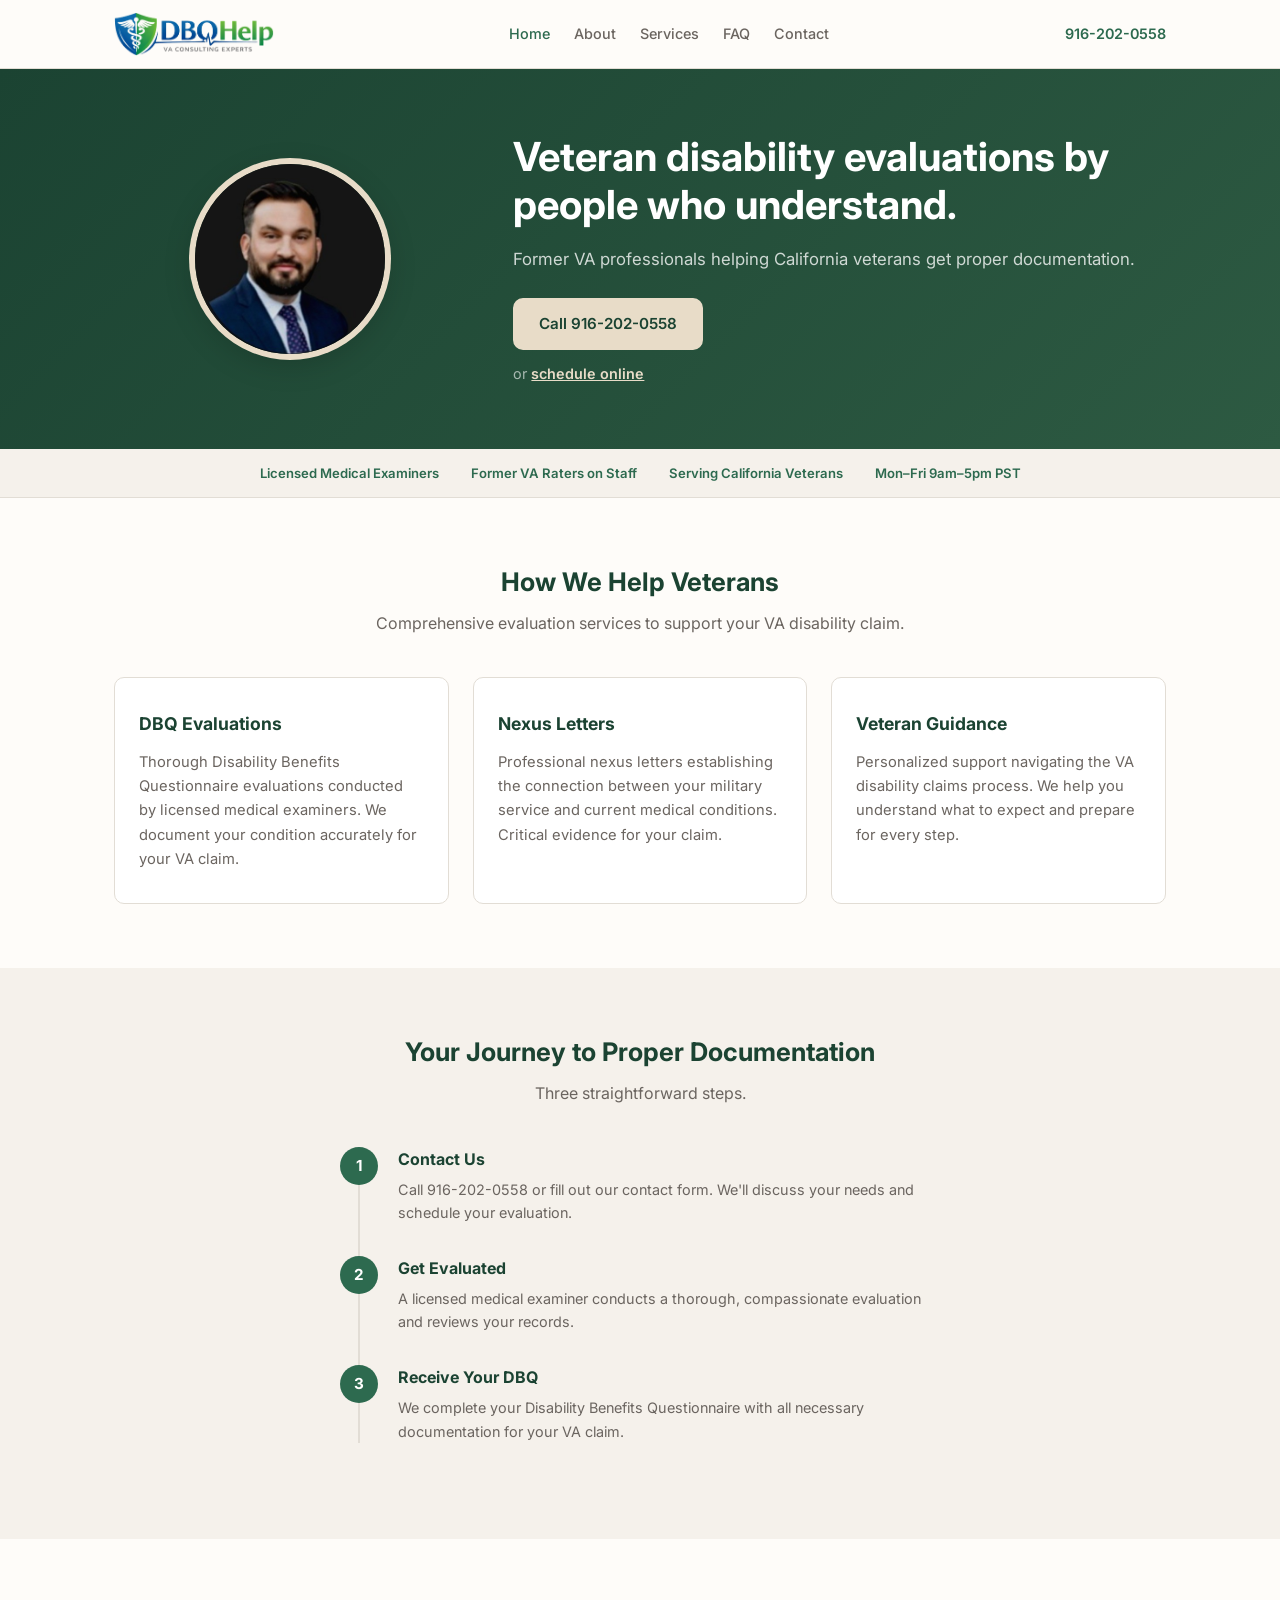
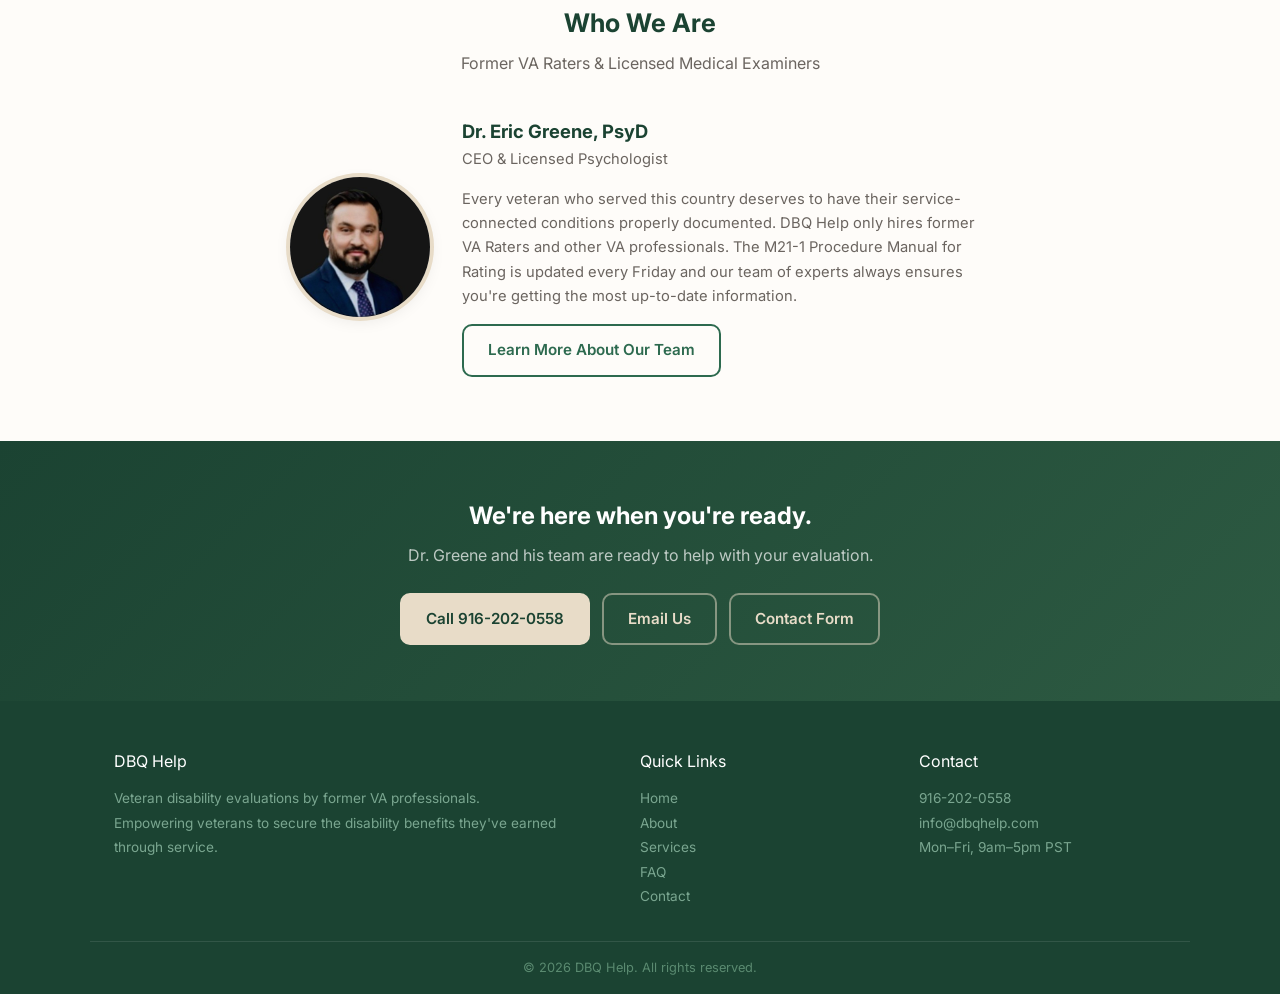
==== commit 7b205481: "simplify hero: remove blockquote, reduce cognitive load — one heading, one line, one clear CTA" ====
--- a/index.html
+++ b/index.html
@@ -49,28 +49,19 @@
 
   <main id="main">
 
-    <!-- Hero: photo LEFT, content RIGHT -->
+    <!-- Hero: photo LEFT, content RIGHT — simple and warm -->
     <section class="hero" aria-labelledby="hero-heading">
       <div class="hero__inner container">
         <div class="hero__person">
           <div class="hero__photo">
-            <img src="img/dr-greene.png" alt="Dr. Eric Greene, PsyD — CEO and Licensed Psychologist" width="436" height="436">
-          </div>
-          <blockquote class="hero__quote">
-            <p>"We know exactly what the VA needs to see because we used to be the ones reviewing these claims."</p>
-            <footer>
-              <strong>Dr. Eric Greene, PsyD</strong>
-              <span>CEO & Licensed Psychologist</span>
-            </footer>
-          </blockquote>
+            <img src="img/dr-greene.png" alt="Dr. Eric Greene, PsyD" width="436" height="436">
+          </div>
         </div>
         <div class="hero__content">
-          <h1 id="hero-heading">Expert DBQ Evaluations for California Veterans</h1>
-          <p class="hero__sub">Licensed medical examiners — including former VA raters — helping you get the documentation your disability claim needs. Compassionate, thorough, and veteran-focused.</p>
-          <div class="hero__actions">
-            <a href="tel:+19162020558" class="btn btn--primary">Call 916-202-0558</a>
-            <a href="contact.html" class="btn btn--outline-light">Schedule Evaluation</a>
-          </div>
+          <h1 id="hero-heading">Veteran disability evaluations by people who understand.</h1>
+          <p class="hero__sub">Former VA professionals helping California veterans get proper documentation.</p>
+          <a href="tel:+19162020558" class="btn btn--primary">Call 916-202-0558</a>
+          <p class="hero__alt-action">or <a href="contact.html">schedule online</a></p>
         </div>
       </div>
     </section>
--- a/dbq-c.css
+++ b/dbq-c.css
@@ -65,25 +65,14 @@
   gap: 3rem; align-items: center;
 }
 
-/* Photo + inline quote on left */
+/* Photo on left */
 .hero__person { text-align: center; }
 .hero__photo {
   width: 190px; height: 190px; border-radius: 50%; overflow: hidden;
-  margin: 0 auto 1.25rem;
+  margin: 0 auto;
   box-shadow: 0 0 0 6px var(--c-cream), 0 8px 32px rgba(0,0,0,0.2);
 }
 .hero__photo img { width: 100%; height: 100%; object-fit: cover; }
-.hero__quote {
-  background: rgba(232,220,200,0.15); border-radius: var(--c-radius);
-  padding: 1rem 1.25rem; text-align: left;
-}
-.hero__quote p {
-  font-size: 0.88rem; line-height: 1.65; color: rgba(255,255,255,0.85);
-  margin-bottom: 0.5rem;
-}
-.hero__quote footer { font-size: 0.8rem; }
-.hero__quote footer strong { color: #fff; display: block; }
-.hero__quote footer span { color: rgba(255,255,255,0.6); font-size: 0.75rem; }
 
 /* Content on right */
 .hero__content h1 {
@@ -94,7 +83,12 @@
   font-size: 1.05rem; color: rgba(255,255,255,0.78); line-height: 1.7;
   margin-bottom: 1.5rem;
 }
-.hero__actions { display: flex; gap: 0.75rem; flex-wrap: wrap; }
+.hero__alt-action {
+  margin-top: 0.75rem; font-size: 0.9rem; color: rgba(255,255,255,0.6);
+}
+.hero__alt-action a {
+  color: var(--c-cream); font-weight: 600; text-decoration: underline;
+}
 
 /* ── Buttons ── */
 .btn {
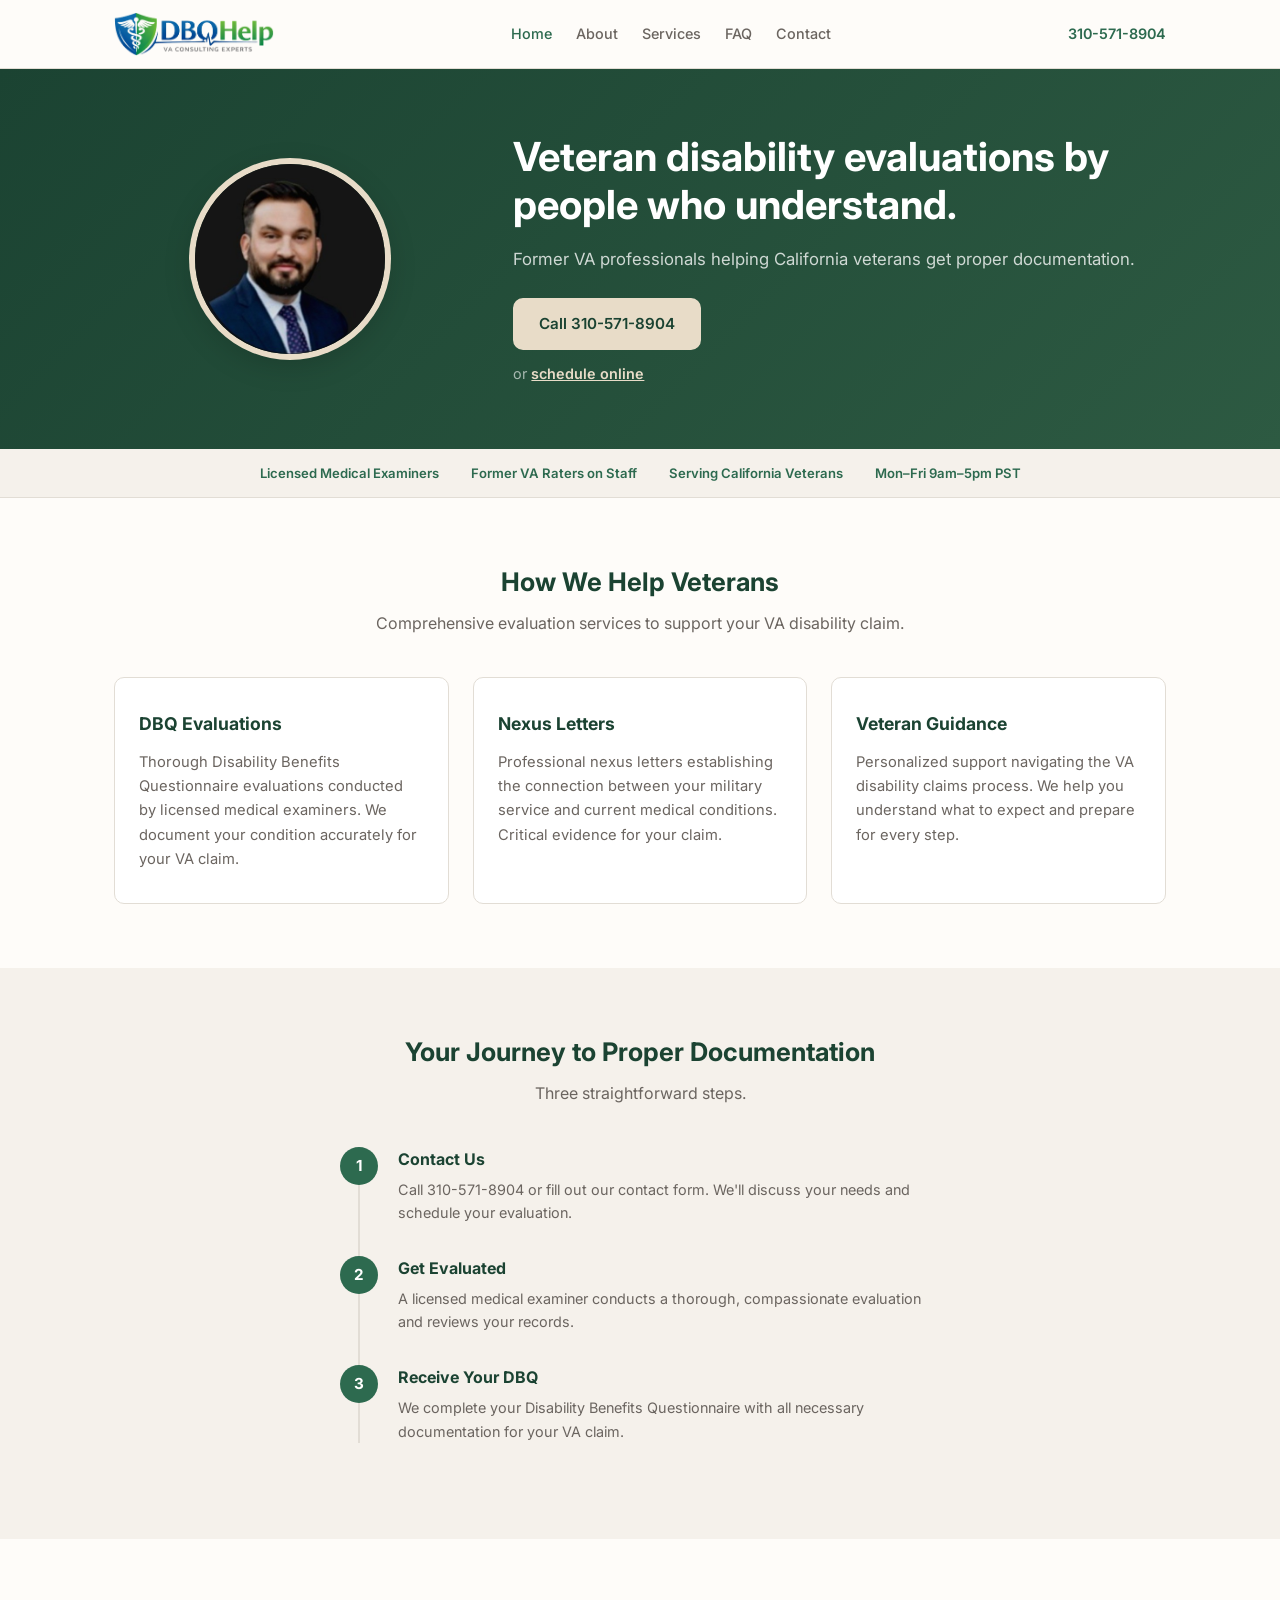
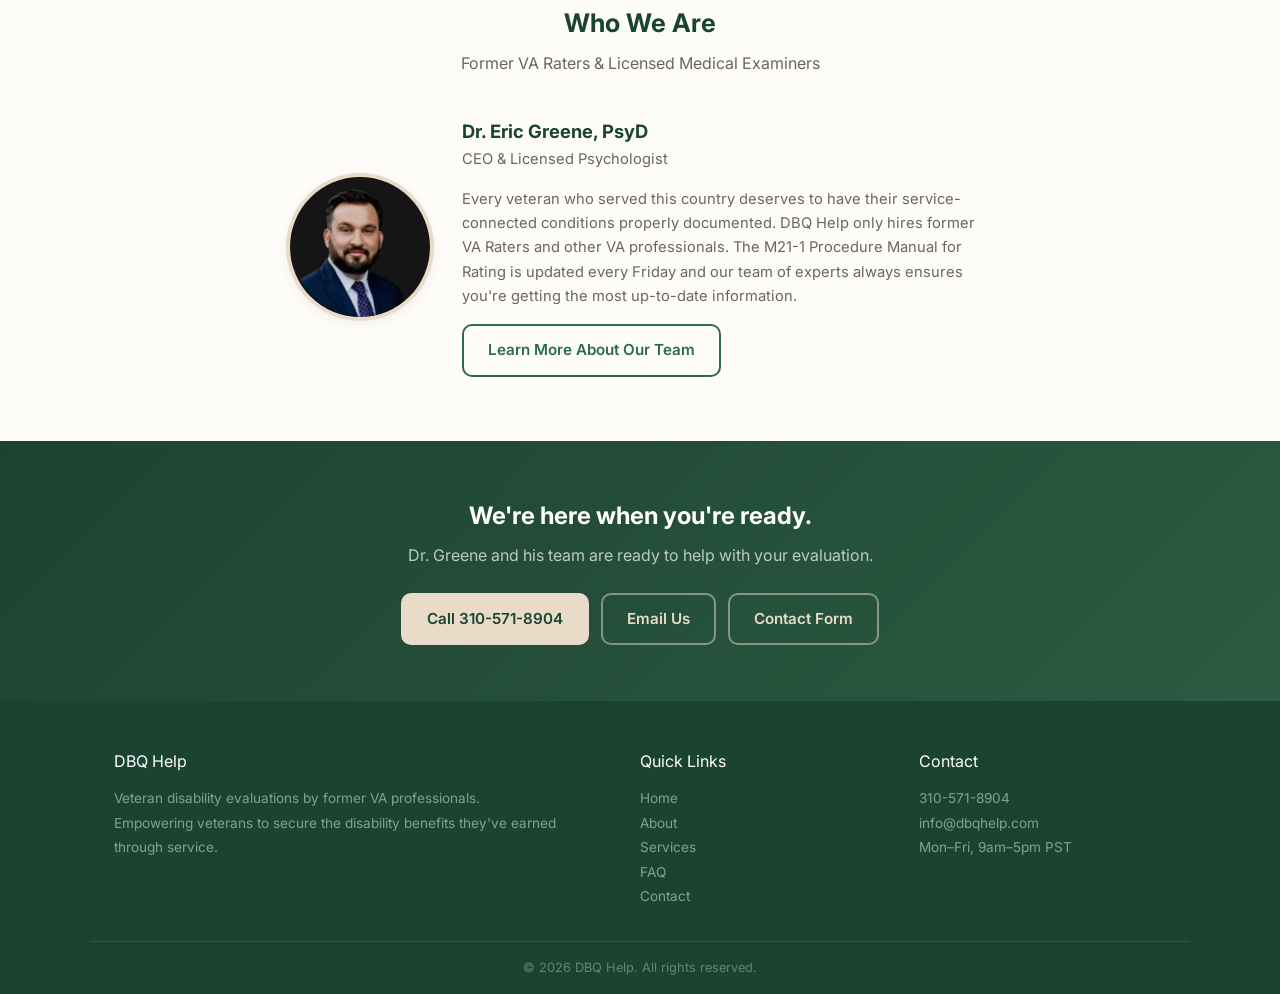
==== commit 3f706a18: "update phone: 310-571-8904" ====
--- a/index.html
+++ b/index.html
@@ -15,7 +15,7 @@
     "@type": "MedicalBusiness",
     "name": "DBQ Help",
     "url": "https://dbqhelp.com",
-    "telephone": "+1-916-202-0558",
+    "telephone": "+1-310-571-8904",
     "email": "info@dbqhelp.com",
     "areaServed": { "@type": "State", "name": "California" },
     "description": "Expert DBQ evaluations and nexus letters for California veterans by former VA professionals."
@@ -43,7 +43,7 @@
         <a href="faq.html">FAQ</a>
         <a href="contact.html">Contact</a>
       </nav>
-      <a href="tel:+19162020558" class="site-header__phone">916-202-0558</a>
+      <a href="tel:+13105718904" class="site-header__phone">310-571-8904</a>
     </div>
   </header>
 
@@ -60,7 +60,7 @@
         <div class="hero__content">
           <h1 id="hero-heading">Veteran disability evaluations by people who understand.</h1>
           <p class="hero__sub">Former VA professionals helping California veterans get proper documentation.</p>
-          <a href="tel:+19162020558" class="btn btn--primary">Call 916-202-0558</a>
+          <a href="tel:+13105718904" class="btn btn--primary">Call 310-571-8904</a>
           <p class="hero__alt-action">or <a href="contact.html">schedule online</a></p>
         </div>
       </div>
@@ -112,7 +112,7 @@
             <div class="timeline__marker">1</div>
             <div class="timeline__body">
               <h3>Contact Us</h3>
-              <p>Call 916-202-0558 or fill out our contact form. We'll discuss your needs and schedule your evaluation.</p>
+              <p>Call 310-571-8904 or fill out our contact form. We'll discuss your needs and schedule your evaluation.</p>
             </div>
           </div>
           <div class="timeline__step">
@@ -160,7 +160,7 @@
         <h2 id="cta-heading">We're here when you're ready.</h2>
         <p>Dr. Greene and his team are ready to help with your evaluation.</p>
         <div class="cta__actions">
-          <a href="tel:+19162020558" class="btn btn--primary-light">Call 916-202-0558</a>
+          <a href="tel:+13105718904" class="btn btn--primary-light">Call 310-571-8904</a>
           <a href="mailto:info@dbqhelp.com" class="btn btn--outline-cream">Email Us</a>
           <a href="contact.html" class="btn btn--outline-cream">Contact Form</a>
         </div>
@@ -187,7 +187,7 @@
       </div>
       <div class="site-footer__col">
         <h3>Contact</h3>
-        <p><a href="tel:+19162020558">916-202-0558</a></p>
+        <p><a href="tel:+13105718904">310-571-8904</a></p>
         <p><a href="mailto:info@dbqhelp.com">info@dbqhelp.com</a></p>
         <p>Mon–Fri, 9am–5pm PST</p>
       </div>
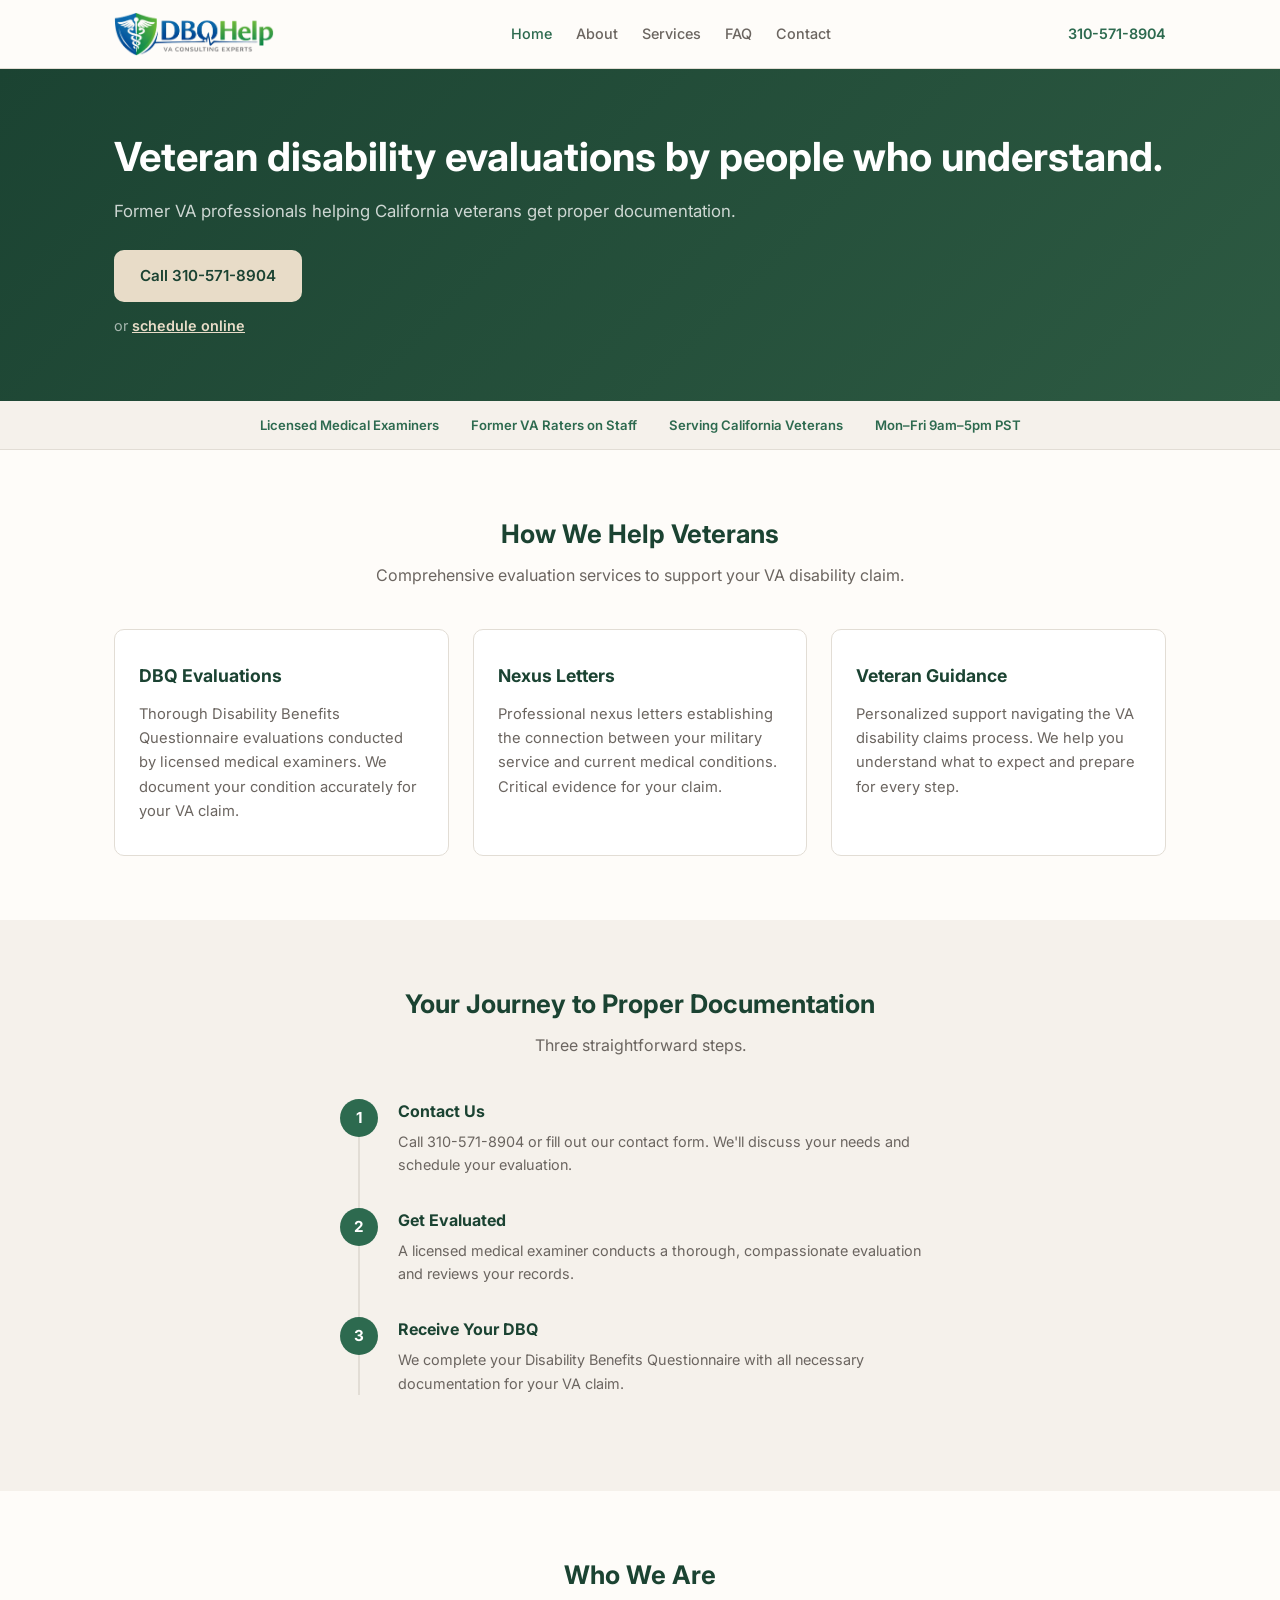
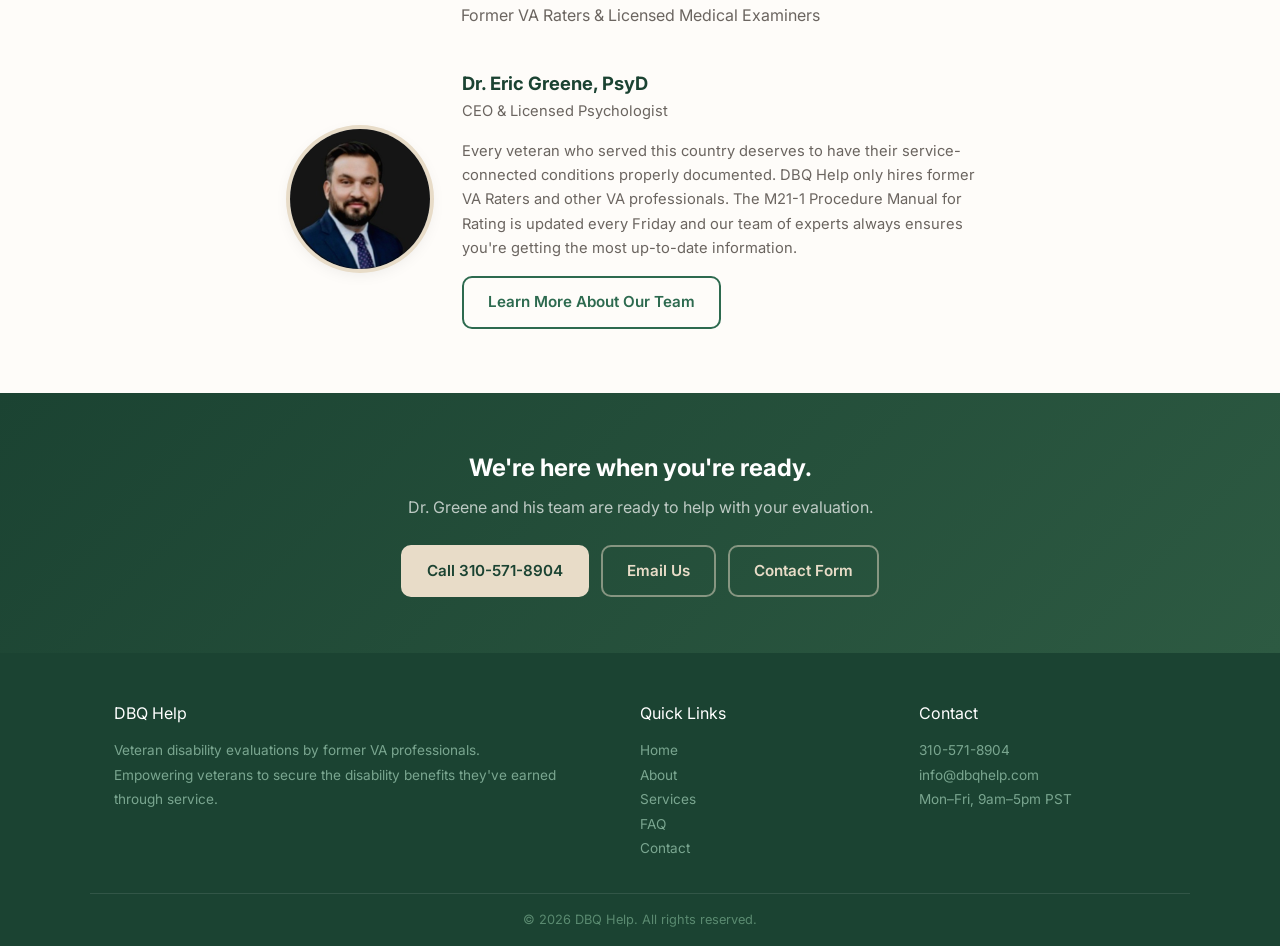
==== commit 06fb9519: "move dr greene photo from hero to quote section" ====
--- a/index.html
+++ b/index.html
@@ -52,11 +52,6 @@
     <!-- Hero: photo LEFT, content RIGHT — simple and warm -->
     <section class="hero" aria-labelledby="hero-heading">
       <div class="hero__inner container">
-        <div class="hero__person">
-          <div class="hero__photo">
-            <img src="img/dr-greene.png" alt="Dr. Eric Greene, PsyD" width="436" height="436">
-          </div>
-        </div>
         <div class="hero__content">
           <h1 id="hero-heading">Veteran disability evaluations by people who understand.</h1>
           <p class="hero__sub">Former VA professionals helping California veterans get proper documentation.</p>
--- a/dbq-c.css
+++ b/dbq-c.css
@@ -61,7 +61,7 @@
   color: #fff; padding: 4rem 0;
 }
 .hero__inner {
-  display: grid; grid-template-columns: 0.7fr 1.3fr;
+  display: grid; grid-template-columns: 1fr;
   gap: 3rem; align-items: center;
 }
 
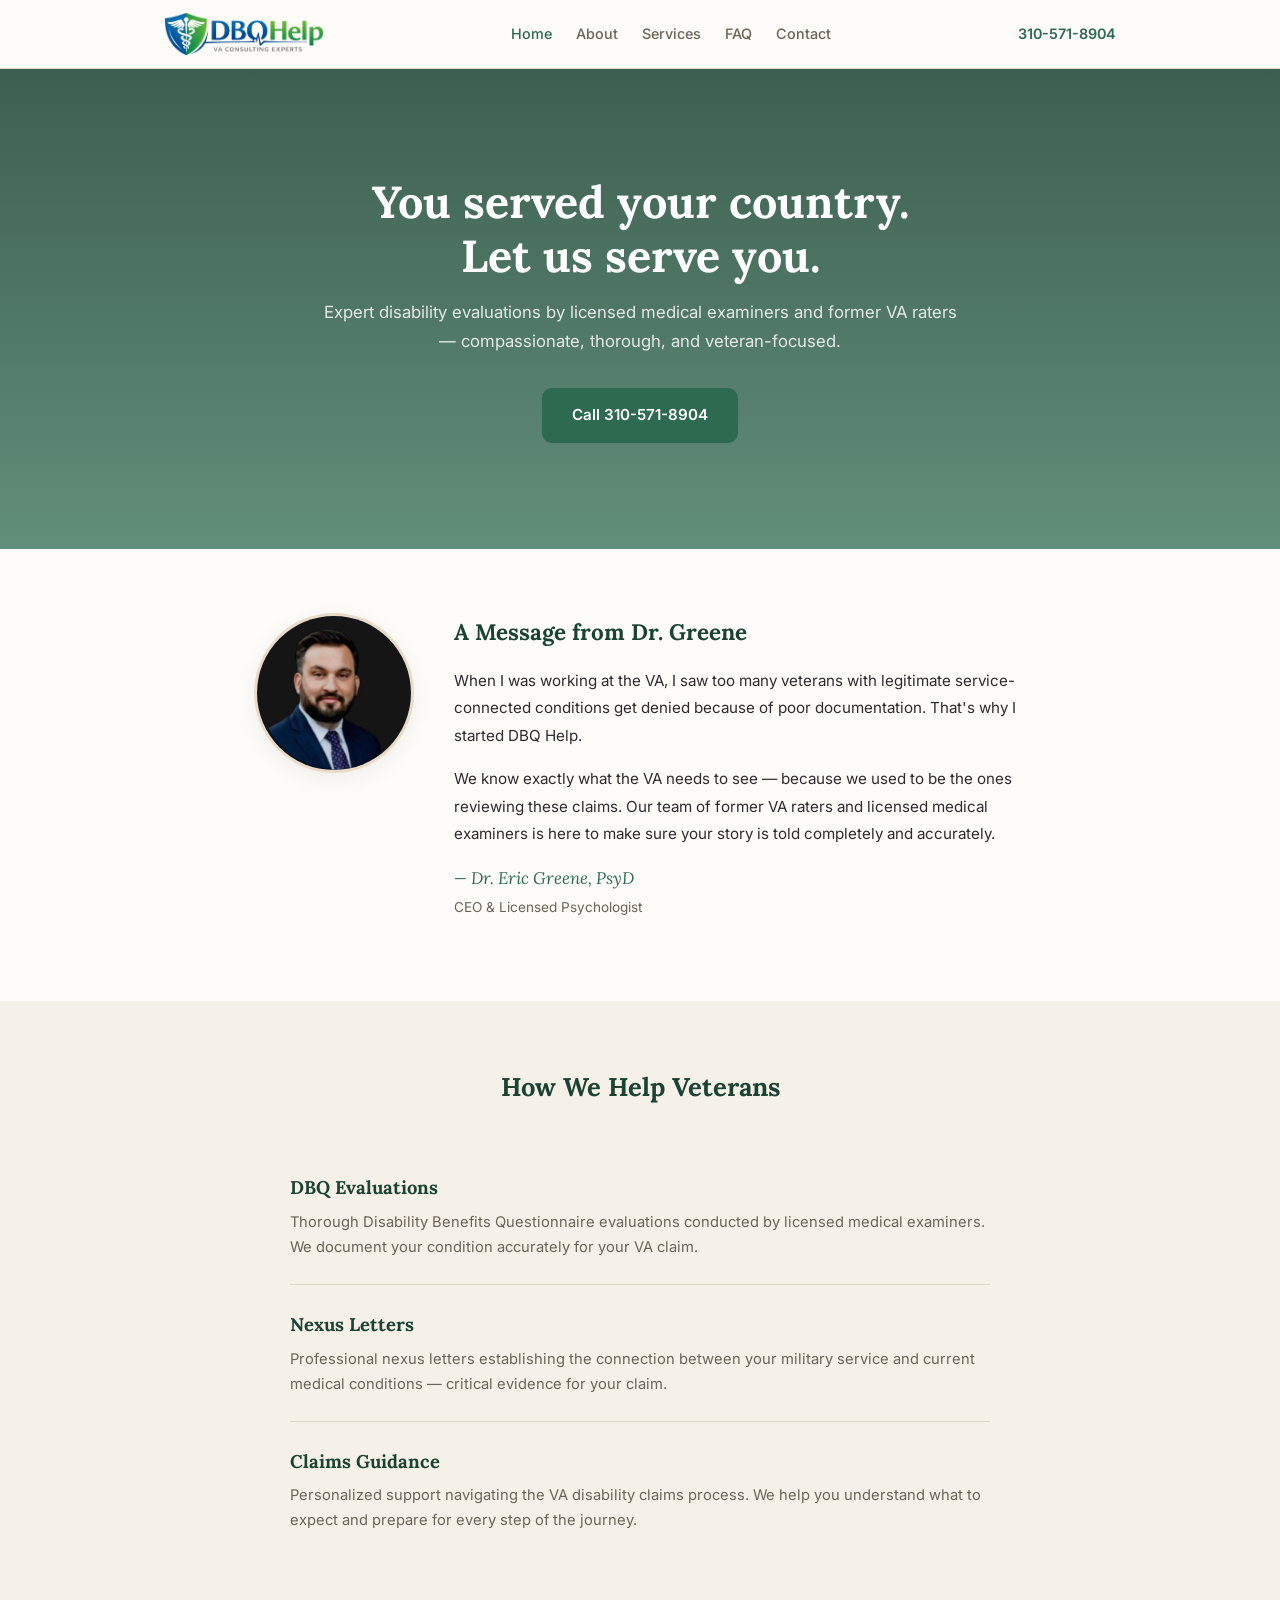
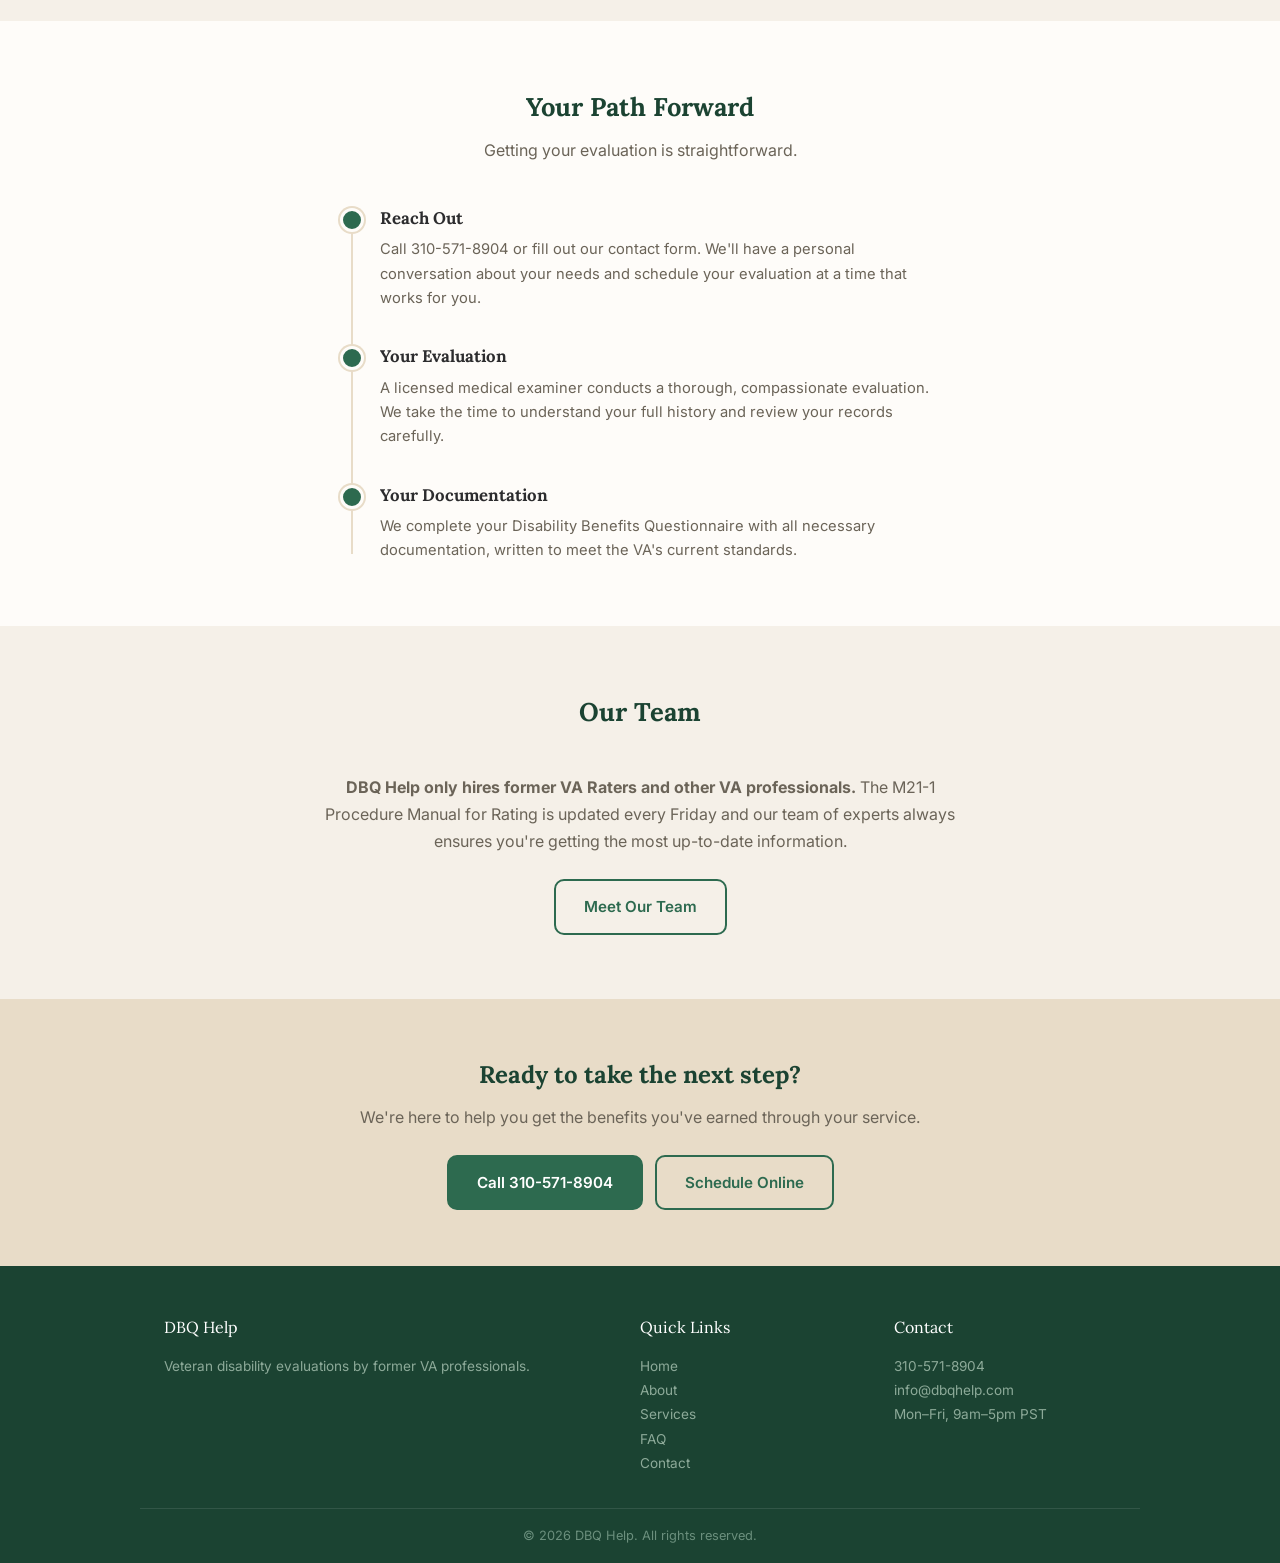
==== commit ca9717ec: "Redesign C: photo-overlay hero, Lora serif, personal letter, timeline" ====
--- a/index.html
+++ b/index.html
@@ -20,7 +20,7 @@
     "areaServed": { "@type": "State", "name": "California" },
     "description": "Expert DBQ evaluations and nexus letters for California veterans by former VA professionals."
   }</script>
-  <link href="https://fonts.googleapis.com/css2?family=Inter:wght@400;500;600;700&display=swap" rel="stylesheet">
+  <link href="https://fonts.googleapis.com/css2?family=Lora:ital,wght@0,400;0,600;0,700;1,400&family=Inter:wght@400;500;600&display=swap" rel="stylesheet">
   <link href="cup-bundle.css" rel="stylesheet">
   <link href="cup.css" rel="stylesheet">
   <link href="dbq-c.css" rel="stylesheet">
@@ -30,7 +30,7 @@
 
   <a href="#main" class="skip-link">Skip to main content</a>
 
-  <!-- Header -->
+  <!-- Header: minimal, warm -->
   <header class="site-header">
     <div class="site-header__inner container">
       <a href="index.html" class="site-header__logo" aria-label="DBQ Help Home">
@@ -49,128 +49,122 @@
 
   <main id="main">
 
-    <!-- Hero: photo LEFT, content RIGHT — simple and warm -->
+    <!-- HERO C: Full-bleed background image with overlay -->
     <section class="hero" aria-labelledby="hero-heading">
+      <div class="hero__overlay"></div>
       <div class="hero__inner container">
-        <div class="hero__content">
-          <h1 id="hero-heading">Veteran disability evaluations by people who understand.</h1>
-          <p class="hero__sub">Former VA professionals helping California veterans get proper documentation.</p>
-          <a href="tel:+13105718904" class="btn btn--primary">Call 310-571-8904</a>
-          <p class="hero__alt-action">or <a href="contact.html">schedule online</a></p>
+        <h1 id="hero-heading">You served your country.<br>Let us serve you.</h1>
+        <p class="hero__sub">Expert disability evaluations by licensed medical examiners and former VA raters — compassionate, thorough, and veteran-focused.</p>
+        <a href="tel:+13105718904" class="btn btn--warm">Call 310-571-8904</a>
+      </div>
+    </section>
+
+    <!-- UNIQUE TO C: Personal letter from Dr. Greene -->
+    <section class="letter" aria-labelledby="letter-heading">
+      <div class="letter__inner container">
+        <div class="letter__photo">
+          <img src="img/dr-greene.png" alt="Dr. Eric Greene, PsyD" width="436" height="436">
+        </div>
+        <div class="letter__content">
+          <h2 id="letter-heading">A Message from Dr. Greene</h2>
+          <p>When I was working at the VA, I saw too many veterans with legitimate service-connected conditions get denied because of poor documentation. That's why I started DBQ Help.</p>
+          <p>We know exactly what the VA needs to see — because we used to be the ones reviewing these claims. Our team of former VA raters and licensed medical examiners is here to make sure your story is told completely and accurately.</p>
+          <p class="letter__sig">
+            <em>— Dr. Eric Greene, PsyD</em><br>
+            <span>CEO &amp; Licensed Psychologist</span>
+          </p>
         </div>
       </div>
     </section>
 
-    <!-- Trust Bar -->
-    <section class="trust-bar" aria-label="Credentials">
-      <div class="trust-bar__inner container">
-        <div class="trust-bar__item">Licensed Medical Examiners</div>
-        <div class="trust-bar__item">Former VA Raters on Staff</div>
-        <div class="trust-bar__item">Serving California Veterans</div>
-        <div class="trust-bar__item">Mon–Fri 9am–5pm PST</div>
-      </div>
-    </section>
-
-    <!-- Services -->
-    <section class="section" aria-labelledby="services-heading">
+    <!-- Services: feature list (no cards) -->
+    <section class="section section--warm" aria-labelledby="services-heading">
       <div class="container">
         <div class="section__header">
           <h2 id="services-heading">How We Help Veterans</h2>
-          <p>Comprehensive evaluation services to support your VA disability claim.</p>
         </div>
-        <div class="card-grid">
-          <div class="card">
+        <div class="feature-list">
+          <div class="feature">
             <h3>DBQ Evaluations</h3>
             <p>Thorough Disability Benefits Questionnaire evaluations conducted by licensed medical examiners. We document your condition accurately for your VA claim.</p>
           </div>
-          <div class="card">
+          <div class="feature">
             <h3>Nexus Letters</h3>
-            <p>Professional nexus letters establishing the connection between your military service and current medical conditions. Critical evidence for your claim.</p>
+            <p>Professional nexus letters establishing the connection between your military service and current medical conditions — critical evidence for your claim.</p>
           </div>
-          <div class="card">
-            <h3>Veteran Guidance</h3>
-            <p>Personalized support navigating the VA disability claims process. We help you understand what to expect and prepare for every step.</p>
+          <div class="feature">
+            <h3>Claims Guidance</h3>
+            <p>Personalized support navigating the VA disability claims process. We help you understand what to expect and prepare for every step of the journey.</p>
           </div>
         </div>
       </div>
     </section>
 
-    <!-- Process: timeline style -->
-    <section class="section section--warm" aria-labelledby="process-heading">
+    <!-- Process: Vertical timeline -->
+    <section class="section" aria-labelledby="process-heading">
       <div class="container">
         <div class="section__header">
-          <h2 id="process-heading">Your Journey to Proper Documentation</h2>
-          <p>Three straightforward steps.</p>
+          <h2 id="process-heading">Your Path Forward</h2>
+          <p>Getting your evaluation is straightforward.</p>
         </div>
         <div class="timeline">
           <div class="timeline__step">
-            <div class="timeline__marker">1</div>
+            <div class="timeline__marker"></div>
             <div class="timeline__body">
-              <h3>Contact Us</h3>
-              <p>Call 310-571-8904 or fill out our contact form. We'll discuss your needs and schedule your evaluation.</p>
+              <h3>Reach Out</h3>
+              <p>Call 310-571-8904 or fill out our contact form. We'll have a personal conversation about your needs and schedule your evaluation at a time that works for you.</p>
             </div>
           </div>
           <div class="timeline__step">
-            <div class="timeline__marker">2</div>
+            <div class="timeline__marker"></div>
             <div class="timeline__body">
-              <h3>Get Evaluated</h3>
-              <p>A licensed medical examiner conducts a thorough, compassionate evaluation and reviews your records.</p>
+              <h3>Your Evaluation</h3>
+              <p>A licensed medical examiner conducts a thorough, compassionate evaluation. We take the time to understand your full history and review your records carefully.</p>
             </div>
           </div>
           <div class="timeline__step">
-            <div class="timeline__marker">3</div>
+            <div class="timeline__marker"></div>
             <div class="timeline__body">
-              <h3>Receive Your DBQ</h3>
-              <p>We complete your Disability Benefits Questionnaire with all necessary documentation for your VA claim.</p>
+              <h3>Your Documentation</h3>
+              <p>We complete your Disability Benefits Questionnaire with all necessary documentation, written to meet the VA's current standards.</p>
             </div>
           </div>
         </div>
       </div>
     </section>
 
-    <!-- Team — promoted higher -->
-    <section class="section" aria-labelledby="team-heading">
+    <!-- Team: brief note -->
+    <section class="section section--warm" aria-labelledby="team-heading">
       <div class="container">
         <div class="section__header">
-          <h2 id="team-heading">Who We Are</h2>
-          <p>Former VA Raters & Licensed Medical Examiners</p>
+          <h2 id="team-heading">Our Team</h2>
         </div>
         <div class="team-block">
-          <div class="team-block__photo">
-            <img src="img/dr-greene.png" alt="Dr. Eric Greene" width="436" height="436">
-          </div>
-          <div class="team-block__info">
-            <h3>Dr. Eric Greene, PsyD</h3>
-            <p class="team-block__title">CEO & Licensed Psychologist</p>
-            <p>Every veteran who served this country deserves to have their service-connected conditions properly documented. DBQ Help only hires former VA Raters and other VA professionals. The M21-1 Procedure Manual for Rating is updated every Friday and our team of experts always ensures you're getting the most up-to-date information.</p>
-            <a href="about.html" class="btn btn--outline">Learn More About Our Team</a>
-          </div>
+          <p><strong>DBQ Help only hires former VA Raters and other VA professionals.</strong> The M21-1 Procedure Manual for Rating is updated every Friday and our team of experts always ensures you're getting the most up-to-date information.</p>
+          <a href="about.html" class="btn btn--outline-warm">Meet Our Team</a>
         </div>
       </div>
     </section>
 
-    <!-- CTA -->
+    <!-- CTA: warm cream -->
     <section class="cta" aria-labelledby="cta-heading">
       <div class="container">
-        <h2 id="cta-heading">We're here when you're ready.</h2>
-        <p>Dr. Greene and his team are ready to help with your evaluation.</p>
+        <h2 id="cta-heading">Ready to take the next step?</h2>
+        <p>We're here to help you get the benefits you've earned through your service.</p>
         <div class="cta__actions">
-          <a href="tel:+13105718904" class="btn btn--primary-light">Call 310-571-8904</a>
-          <a href="mailto:info@dbqhelp.com" class="btn btn--outline-cream">Email Us</a>
-          <a href="contact.html" class="btn btn--outline-cream">Contact Form</a>
+          <a href="tel:+13105718904" class="btn btn--warm">Call 310-571-8904</a>
+          <a href="contact.html" class="btn btn--outline-warm">Schedule Online</a>
         </div>
       </div>
     </section>
 
   </main>
 
-  <!-- Footer -->
   <footer class="site-footer">
     <div class="site-footer__inner container">
       <div class="site-footer__col">
         <h3>DBQ Help</h3>
         <p>Veteran disability evaluations by former VA professionals.</p>
-        <p>Empowering veterans to secure the disability benefits they've earned through service.</p>
       </div>
       <div class="site-footer__col">
         <h3>Quick Links</h3>
@@ -187,11 +181,8 @@
         <p>Mon–Fri, 9am–5pm PST</p>
       </div>
     </div>
-    <div class="site-footer__bottom">
-      <p>&copy; 2026 DBQ Help. All rights reserved.</p>
-    </div>
+    <div class="site-footer__bottom"><p>&copy; 2026 DBQ Help. All rights reserved.</p></div>
   </footer>
-
   <script src="dbq-app.js"></script>
   <script async src="https://www.googletagmanager.com/gtag/js?id=G-XXXXXXXXXX"></script>
   <script>window.dataLayer=window.dataLayer||[];function gtag(){dataLayer.push(arguments)}gtag("js",new Date);gtag("config","G-XXXXXXXXXX")</script>
--- a/dbq-c.css
+++ b/dbq-c.css
@@ -1,32 +1,29 @@
 /* ═══════════════════════════════════════════
-   Variation C — "Compassionate Guide"
-   Photo-first, warm parchment, personal.
-   "There's a real person here."
+   Variation C — "Personal & Warm"
+   Lora serif headings, warm cream palette,
+   photo-overlay hero, personal letter, timeline.
    ═══════════════════════════════════════════ */
 
 :root {
-  --c-green:        #2d6a4f;
-  --c-green-dark:   #1b4332;
-  --c-green-light:  #5a9a7c;
-  --c-brown:        #8b6f3a;
-  --c-cream:        #e8dcc8;
-  --c-cream-soft:   #f5f1eb;
-  --c-surface:      #fefcf9;
-  --c-surface-warm: #f5f1eb;
-  --c-text:         #2c2c2c;
-  --c-text-muted:   #6b6560;
-  --c-border:       #e2ddd5;
-  --c-radius:       10px;
-  --c-font:         'Inter', system-ui, -apple-system, sans-serif;
+  --c-green:       #2d6a4f;
+  --c-green-dark:  #1b4332;
+  --c-cream:       #e8dcc8;
+  --c-cream-light: #f5f0e8;
+  --c-surface:     #fefcf9;
+  --c-text:        #2c2c2e;
+  --c-text-muted:  #6b6458;
+  --c-border:      #ddd5c8;
+  --c-radius:      10px;
+  --c-font-body:   'Inter', system-ui, -apple-system, sans-serif;
+  --c-font-head:   'Lora', Georgia, 'Times New Roman', serif;
 }
 
 *, *::before, *::after { box-sizing: border-box; margin: 0; padding: 0; }
-body { font-family: var(--c-font); color: var(--c-text); background: var(--c-surface); line-height: 1.6; -webkit-font-smoothing: antialiased; }
+body { font-family: var(--c-font-body); color: var(--c-text); background: var(--c-surface); line-height: 1.7; -webkit-font-smoothing: antialiased; }
 img { max-width: 100%; display: block; }
 a { color: var(--c-green); text-decoration: none; }
-.container { max-width: 1100px; margin: 0 auto; padding: 0 1.5rem; }
-
-/* ── Skip ── */
+.container { max-width: 1000px; margin: 0 auto; padding: 0 1.5rem; }
+
 .skip-link {
   position: absolute; left: -9999px; top: 1rem;
   background: var(--c-green); color: #fff; padding: 0.5rem 1rem;
@@ -36,12 +33,12 @@
 
 /* ── Header ── */
 .site-header {
-  background: var(--c-surface); border-bottom: 1px solid var(--c-border);
-  position: sticky; top: 0; z-index: 100;
+  background: var(--c-surface);
+  border-bottom: 1px solid var(--c-border);
 }
 .site-header__inner {
   display: flex; align-items: center; justify-content: space-between;
-  padding: 0.75rem 1.5rem; max-width: 1100px; margin: 0 auto;
+  padding: 0.75rem 1.5rem; max-width: 1000px; margin: 0 auto;
 }
 .site-header__logo img { height: 44px; }
 .site-header__nav { display: flex; gap: 1.5rem; }
@@ -53,203 +50,188 @@
 .site-header__nav a[aria-current] { color: var(--c-green); }
 .site-header__phone {
   font-weight: 600; font-size: 0.9rem; color: var(--c-green);
-}
-
-/* ── Hero: dark green, photo on LEFT ── */
+  font-family: var(--c-font-body);
+}
+
+/* ── HERO C: Full-bleed photo overlay ── */
 .hero {
-  background: linear-gradient(135deg, var(--c-green-dark) 0%, #2d5a42 100%);
-  color: #fff; padding: 4rem 0;
+  position: relative;
+  background: url('img/hero-bg.jpg') center/cover no-repeat;
+  min-height: 480px;
+  display: flex; align-items: center; justify-content: center;
+  text-align: center;
+}
+.hero__overlay {
+  position: absolute; inset: 0;
+  background: linear-gradient(180deg, rgba(27,67,50,0.85), rgba(45,106,79,0.75));
 }
 .hero__inner {
-  display: grid; grid-template-columns: 1fr;
-  gap: 3rem; align-items: center;
-}
-
-/* Photo on left */
-.hero__person { text-align: center; }
-.hero__photo {
-  width: 190px; height: 190px; border-radius: 50%; overflow: hidden;
-  margin: 0 auto;
-  box-shadow: 0 0 0 6px var(--c-cream), 0 8px 32px rgba(0,0,0,0.2);
-}
-.hero__photo img { width: 100%; height: 100%; object-fit: cover; }
-
-/* Content on right */
-.hero__content h1 {
-  font-size: clamp(1.7rem, 3.5vw, 2.5rem);
-  font-weight: 700; line-height: 1.2; margin-bottom: 1rem;
+  position: relative; z-index: 1;
+  max-width: 700px; padding: 4rem 1.5rem;
+}
+.hero h1 {
+  font-family: var(--c-font-head);
+  font-size: clamp(1.8rem, 4.5vw, 2.8rem);
+  font-weight: 700; line-height: 1.2; color: #fff;
+  margin-bottom: 1rem;
 }
 .hero__sub {
-  font-size: 1.05rem; color: rgba(255,255,255,0.78); line-height: 1.7;
-  margin-bottom: 1.5rem;
-}
-.hero__alt-action {
-  margin-top: 0.75rem; font-size: 0.9rem; color: rgba(255,255,255,0.6);
-}
-.hero__alt-action a {
-  color: var(--c-cream); font-weight: 600; text-decoration: underline;
+  font-size: 1.05rem; color: rgba(255,255,255,0.85);
+  line-height: 1.7; margin-bottom: 2rem;
 }
 
 /* ── Buttons ── */
 .btn {
   display: inline-flex; align-items: center; gap: 0.5rem;
-  padding: 0.75rem 1.5rem; border-radius: var(--c-radius);
+  padding: 0.8rem 1.75rem; border-radius: var(--c-radius);
   font-weight: 600; font-size: 0.95rem; cursor: pointer;
-  transition: all 0.15s; border: 2px solid transparent;
-  text-decoration: none;
-}
-.btn--primary {
-  background: var(--c-cream); color: var(--c-green-dark);
-  border-color: var(--c-cream);
-}
-.btn--primary:hover { background: #ddd0ba; }
-.btn--primary-light {
-  background: var(--c-cream); color: var(--c-green-dark);
-  border-color: var(--c-cream);
-}
-.btn--primary-light:hover { background: #ddd0ba; }
-.btn--outline {
-  background: transparent; color: var(--c-green);
-  border-color: var(--c-green);
-}
-.btn--outline:hover { background: var(--c-cream-soft); }
-.btn--outline-light {
-  background: transparent; color: #fff; border-color: rgba(255,255,255,0.4);
-}
-.btn--outline-light:hover { background: rgba(255,255,255,0.08); }
-.btn--outline-cream {
-  background: transparent; color: var(--c-cream);
-  border-color: rgba(232,220,200,0.5);
-}
-.btn--outline-cream:hover { background: rgba(232,220,200,0.1); }
-
-/* ── Trust Bar: warm cream ── */
-.trust-bar {
-  background: var(--c-cream-soft); padding: 0.85rem 0;
-  border-bottom: 1px solid var(--c-border);
-}
-.trust-bar__inner {
-  display: flex; justify-content: center; gap: 2rem; flex-wrap: wrap;
-}
-.trust-bar__item {
-  font-size: 0.82rem; font-weight: 600; color: var(--c-green);
-  white-space: nowrap;
-}
+  transition: all 0.15s; border: 2px solid transparent; text-decoration: none;
+}
+.btn--warm {
+  background: var(--c-green); color: #fff; border-color: var(--c-green);
+}
+.btn--warm:hover { background: var(--c-green-dark); }
+.btn--outline-warm {
+  background: transparent; color: var(--c-green); border-color: var(--c-green);
+}
+.btn--outline-warm:hover { background: var(--c-cream-light); }
+
+/* ── PERSONAL LETTER (unique to C) ── */
+.letter {
+  padding: 4rem 0;
+  background: var(--c-surface);
+}
+.letter__inner {
+  display: grid;
+  grid-template-columns: auto 1fr;
+  gap: 2.5rem;
+  align-items: start;
+  max-width: 820px;
+  margin: 0 auto;
+}
+.letter__photo {
+  width: 160px; height: 160px; border-radius: 50%; overflow: hidden;
+  border: 3px solid var(--c-cream);
+  box-shadow: 0 6px 24px rgba(0,0,0,0.06);
+  flex-shrink: 0;
+}
+.letter__photo img { width: 100%; height: 100%; object-fit: cover; }
+.letter__content h2 {
+  font-family: var(--c-font-head);
+  font-size: 1.4rem; font-weight: 700; color: var(--c-green-dark);
+  margin-bottom: 1rem;
+}
+.letter__content p {
+  color: var(--c-text); font-size: 0.95rem; line-height: 1.8;
+  margin-bottom: 1rem;
+}
+.letter__sig {
+  margin-top: 0.5rem;
+}
+.letter__sig em {
+  color: var(--c-green); font-family: var(--c-font-head); font-size: 1.05rem;
+}
+.letter__sig span { color: var(--c-text-muted); font-size: 0.85rem; }
 
 /* ── Sections ── */
 .section { padding: 4rem 0; }
-.section--warm { background: var(--c-cream-soft); }
+.section--warm { background: var(--c-cream-light); }
 .section__header {
   text-align: center; margin-bottom: 2.5rem;
   max-width: 600px; margin-left: auto; margin-right: auto;
 }
 .section__header h2 {
+  font-family: var(--c-font-head);
   font-size: 1.6rem; font-weight: 700; color: var(--c-green-dark);
   margin-bottom: 0.5rem;
 }
-.section__header p { color: var(--c-text-muted); font-size: 1rem; }
-
-/* ── Cards ── */
-.card-grid {
-  display: grid; grid-template-columns: repeat(3, 1fr); gap: 1.5rem;
-}
-.card {
-  background: #fff; border: 1px solid var(--c-border);
-  border-radius: var(--c-radius); padding: 2rem 1.5rem;
-}
-.card h3 {
-  font-size: 1.1rem; font-weight: 700; color: var(--c-green-dark);
-  margin-bottom: 0.75rem;
-}
-.card p { color: var(--c-text-muted); font-size: 0.92rem; line-height: 1.65; }
-
-/* ── Timeline steps ── */
+.section__header p { color: var(--c-text-muted); }
+
+/* ── Feature list (no cards — unique to C) ── */
+.feature-list {
+  max-width: 700px; margin: 0 auto;
+}
+.feature {
+  padding: 1.5rem 0;
+  border-bottom: 1px solid var(--c-border);
+}
+.feature:last-child { border-bottom: none; }
+.feature h3 {
+  font-family: var(--c-font-head);
+  font-size: 1.15rem; font-weight: 700; color: var(--c-green-dark);
+  margin-bottom: 0.4rem;
+}
+.feature p { color: var(--c-text-muted); font-size: 0.92rem; line-height: 1.7; }
+
+/* ── Timeline ── */
 .timeline {
   max-width: 600px; margin: 0 auto;
-  position: relative; padding-left: 2.5rem;
+  position: relative;
+  padding-left: 2.5rem;
 }
 .timeline::before {
-  content: ''; position: absolute; left: 18px; top: 0; bottom: 0;
-  width: 2px; background: var(--c-border);
+  content: ''; position: absolute;
+  left: 11px; top: 8px; bottom: 8px;
+  width: 2px; background: var(--c-cream);
 }
 .timeline__step {
-  display: flex; gap: 1.25rem; align-items: flex-start;
-  margin-bottom: 2rem; position: relative;
-}
+  position: relative;
+  padding-bottom: 2rem;
+}
+.timeline__step:last-child { padding-bottom: 0; }
 .timeline__marker {
-  width: 38px; height: 38px; border-radius: 50%; flex-shrink: 0;
-  background: var(--c-green); color: #fff;
-  display: flex; align-items: center; justify-content: center;
-  font-weight: 700; font-size: 0.95rem;
-  position: relative; z-index: 1;
-  margin-left: -2.5rem;
-}
-.timeline__body h3 { font-size: 1rem; font-weight: 700; color: var(--c-green-dark); margin-bottom: 0.35rem; }
-.timeline__body p { font-size: 0.9rem; color: var(--c-text-muted); line-height: 1.6; }
-
-/* ── Team: side-by-side ── */
-.team-block {
-  display: grid; grid-template-columns: auto 1fr;
-  gap: 2rem; align-items: center; max-width: 700px; margin: 0 auto;
-}
-.team-block__photo {
-  width: 140px; height: 140px; border-radius: 50%; overflow: hidden;
-  box-shadow: 0 0 0 4px var(--c-cream), 0 4px 16px rgba(0,0,0,0.08);
-}
-.team-block__photo img { width: 100%; height: 100%; object-fit: cover; }
-.team-block__info h3 { font-size: 1.15rem; font-weight: 700; color: var(--c-green-dark); }
-.team-block__title {
-  font-size: 0.85rem; color: var(--c-text-muted); margin-bottom: 0.75rem;
-}
-.team-block__info p {
-  font-size: 0.92rem; color: var(--c-text-muted); line-height: 1.65;
-  margin-bottom: 1rem;
-}
+  position: absolute;
+  left: -2.5rem; top: 4px;
+  width: 24px; height: 24px; border-radius: 50%;
+  background: var(--c-green); border: 3px solid var(--c-surface);
+  box-shadow: 0 0 0 2px var(--c-cream);
+}
+.timeline__body h3 {
+  font-family: var(--c-font-head);
+  font-size: 1.05rem; font-weight: 700; color: var(--c-text);
+  margin-bottom: 0.3rem;
+}
+.timeline__body p { color: var(--c-text-muted); font-size: 0.92rem; line-height: 1.65; }
+
+/* ── Team block ── */
+.team-block { max-width: 640px; margin: 0 auto; text-align: center; }
+.team-block p { color: var(--c-text-muted); margin-bottom: 1.5rem; line-height: 1.7; }
 
 /* ── CTA ── */
 .cta {
-  background: linear-gradient(135deg, var(--c-green-dark) 0%, #2d5a42 100%);
-  color: #fff; padding: 3.5rem 0; text-align: center;
-}
-.cta h2 { font-size: 1.5rem; font-weight: 700; margin-bottom: 0.5rem; }
-.cta p { color: rgba(255,255,255,0.7); margin-bottom: 1.5rem; }
+  background: var(--c-cream);
+  padding: 3.5rem 0; text-align: center;
+}
+.cta h2 {
+  font-family: var(--c-font-head);
+  font-size: 1.5rem; font-weight: 700; color: var(--c-green-dark);
+  margin-bottom: 0.5rem;
+}
+.cta p { color: var(--c-text-muted); margin-bottom: 1.5rem; }
 .cta__actions { display: flex; justify-content: center; gap: 0.75rem; flex-wrap: wrap; }
 
 /* ── Footer ── */
-.site-footer {
-  background: var(--c-green-dark); color: #a8c5b5; padding: 3rem 0 0;
-}
+.site-footer { background: var(--c-green-dark); color: #b0c4b8; padding: 3rem 0 0; }
 .site-footer__inner {
-  display: grid; grid-template-columns: 2fr 1fr 1fr;
-  gap: 2rem; max-width: 1100px; margin: 0 auto; padding: 0 1.5rem;
-}
-.site-footer__col h3 { color: #fff; font-size: 1rem; margin-bottom: 0.75rem; }
-.site-footer__col p,
-.site-footer__col a { color: #7aa690; font-size: 0.85rem; line-height: 1.8; display: block; }
+  display: grid; grid-template-columns: 2fr 1fr 1fr; gap: 2rem;
+  max-width: 1000px; margin: 0 auto; padding: 0 1.5rem;
+}
+.site-footer__col h3 {
+  color: #fff; font-family: var(--c-font-head);
+  font-size: 1rem; margin-bottom: 0.75rem;
+}
+.site-footer__col p, .site-footer__col a { color: #8daa99; font-size: 0.85rem; line-height: 1.8; display: block; }
 .site-footer__col a:hover { color: #fff; }
 .site-footer__bottom {
-  border-top: 1px solid rgba(255,255,255,0.1); margin-top: 2rem;
-  padding: 1rem 1.5rem; text-align: center;
-  max-width: 1100px; margin-left: auto; margin-right: auto;
-}
-.site-footer__bottom p { font-size: 0.8rem; color: #5a8a70; }
+  border-top: 1px solid rgba(255,255,255,0.1); margin-top: 2rem; padding: 1rem 1.5rem;
+  text-align: center; max-width: 1000px; margin-left: auto; margin-right: auto;
+}
+.site-footer__bottom p { font-size: 0.8rem; color: #6b8f7d; }
 
 /* ── Mobile ── */
 @media (max-width: 768px) {
-  .hero__inner {
-    grid-template-columns: 1fr; text-align: center;
-  }
-  .hero__person { order: -1; }
-  .hero__photo { width: 150px; height: 150px; }
-  .hero__quote { text-align: center; }
-  .hero__actions { justify-content: center; }
-  .card-grid { grid-template-columns: 1fr; }
-  .timeline { padding-left: 2rem; }
-  .timeline__marker { margin-left: -2rem; width: 32px; height: 32px; font-size: 0.85rem; }
-  .timeline::before { left: 14px; }
-  .team-block { grid-template-columns: 1fr; text-align: center; }
-  .team-block__photo { margin: 0 auto; width: 120px; height: 120px; }
-  .trust-bar__inner { flex-direction: column; align-items: center; gap: 0.5rem; }
+  .letter__inner { grid-template-columns: 1fr; text-align: center; }
+  .letter__photo { width: 120px; height: 120px; margin: 0 auto; }
   .site-header__nav { display: none; }
   .site-footer__inner { grid-template-columns: 1fr; }
 }
